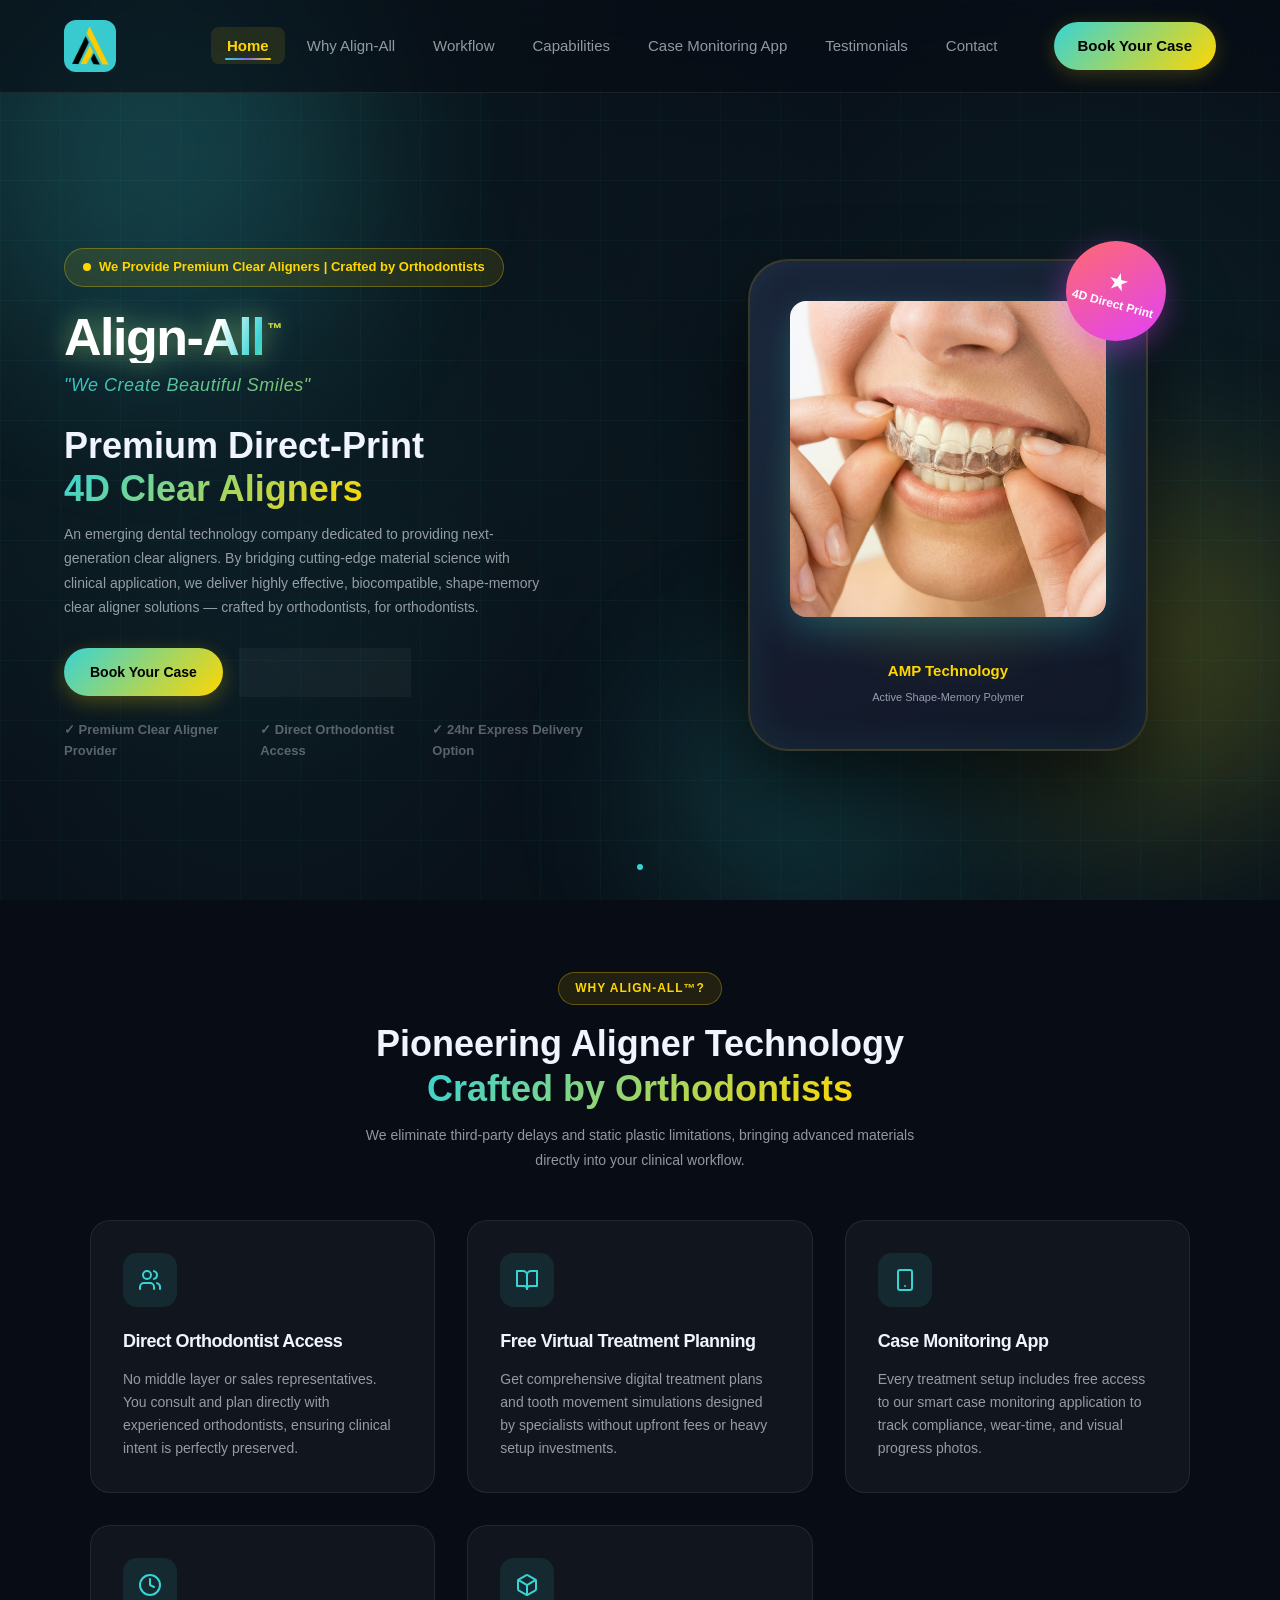
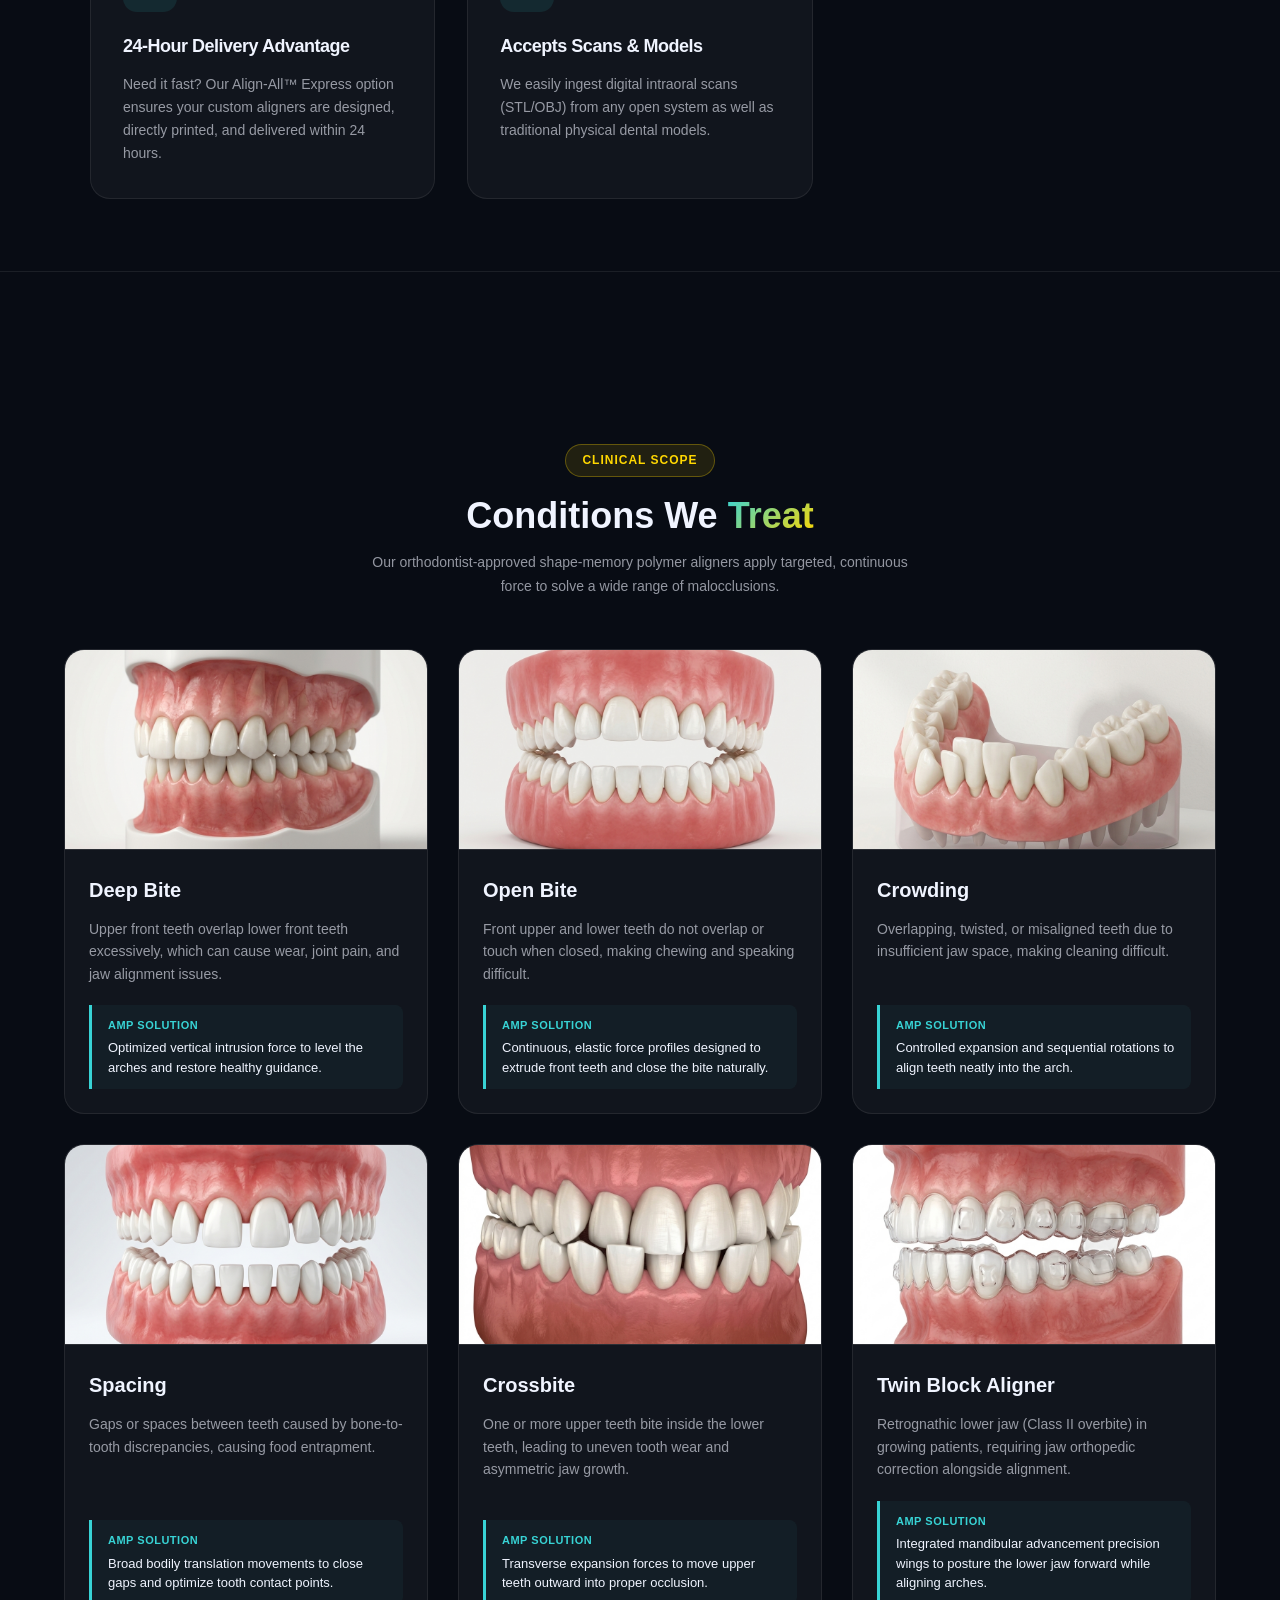
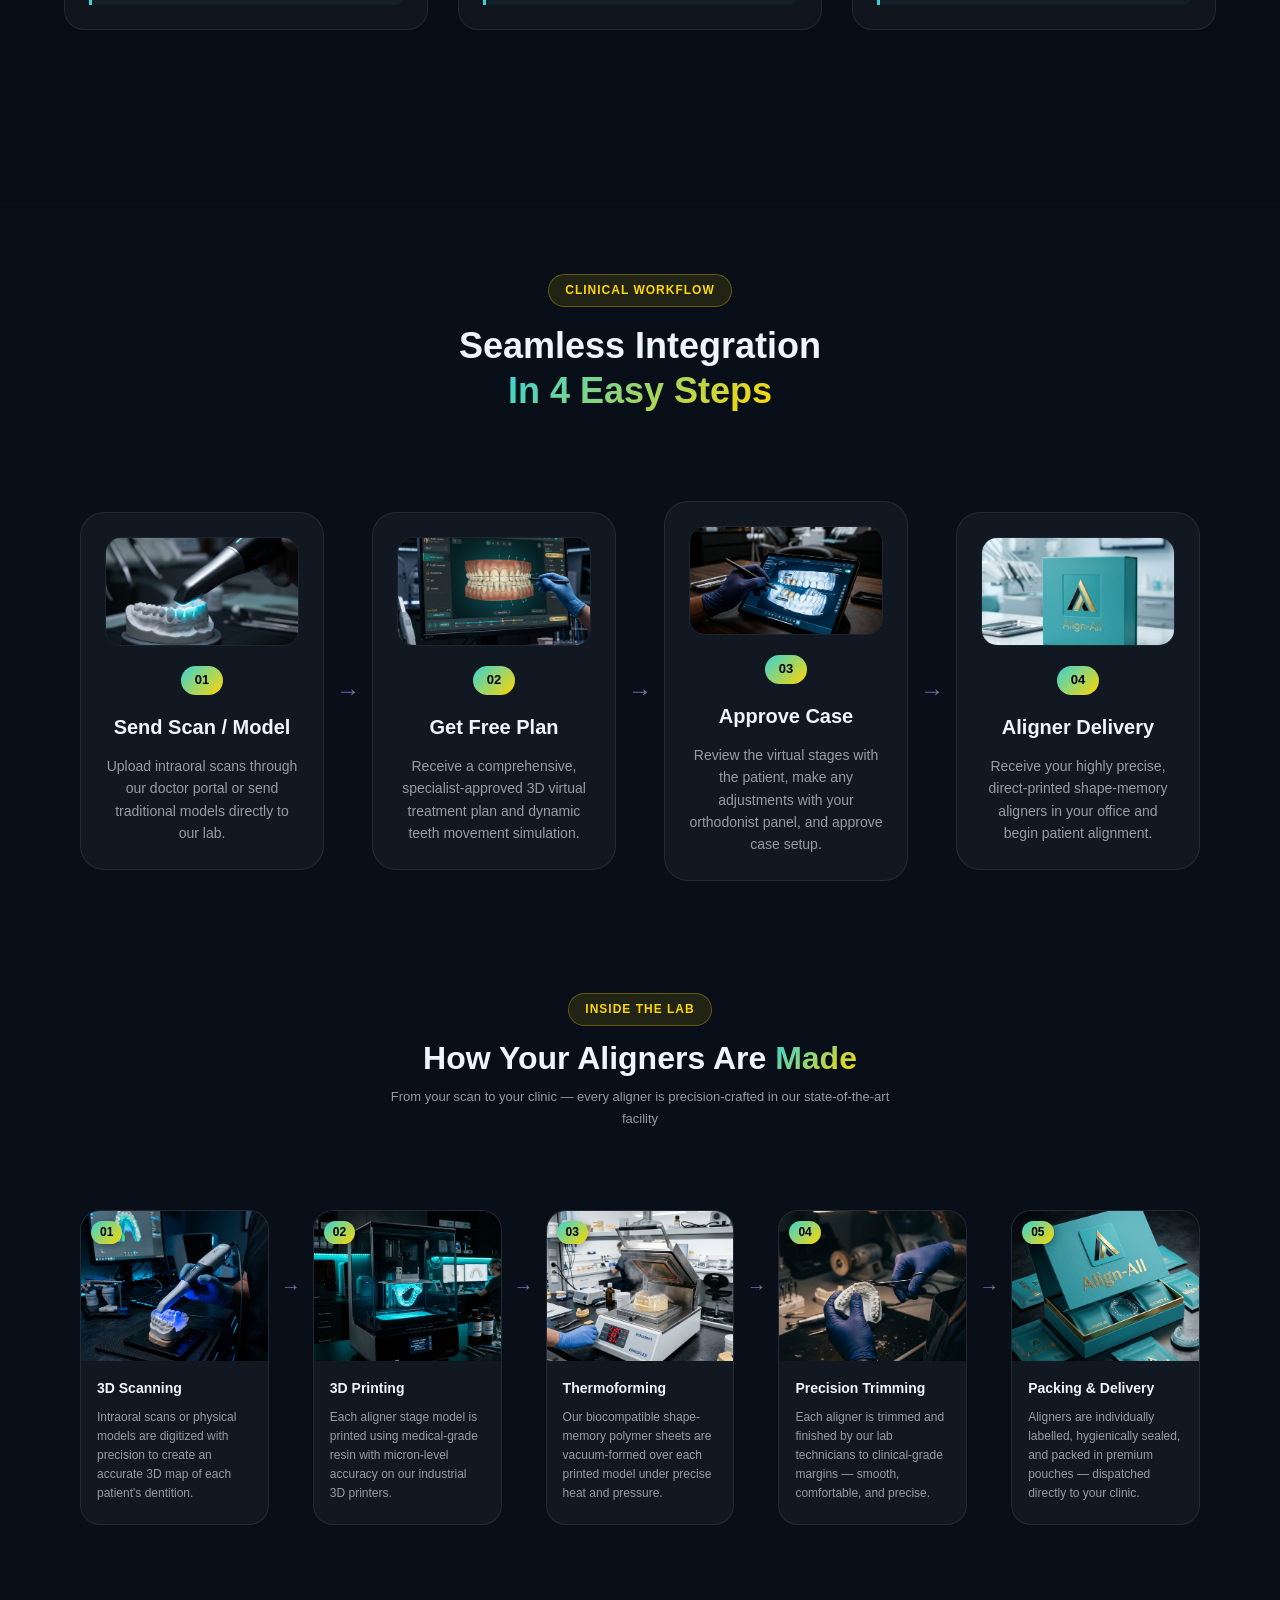
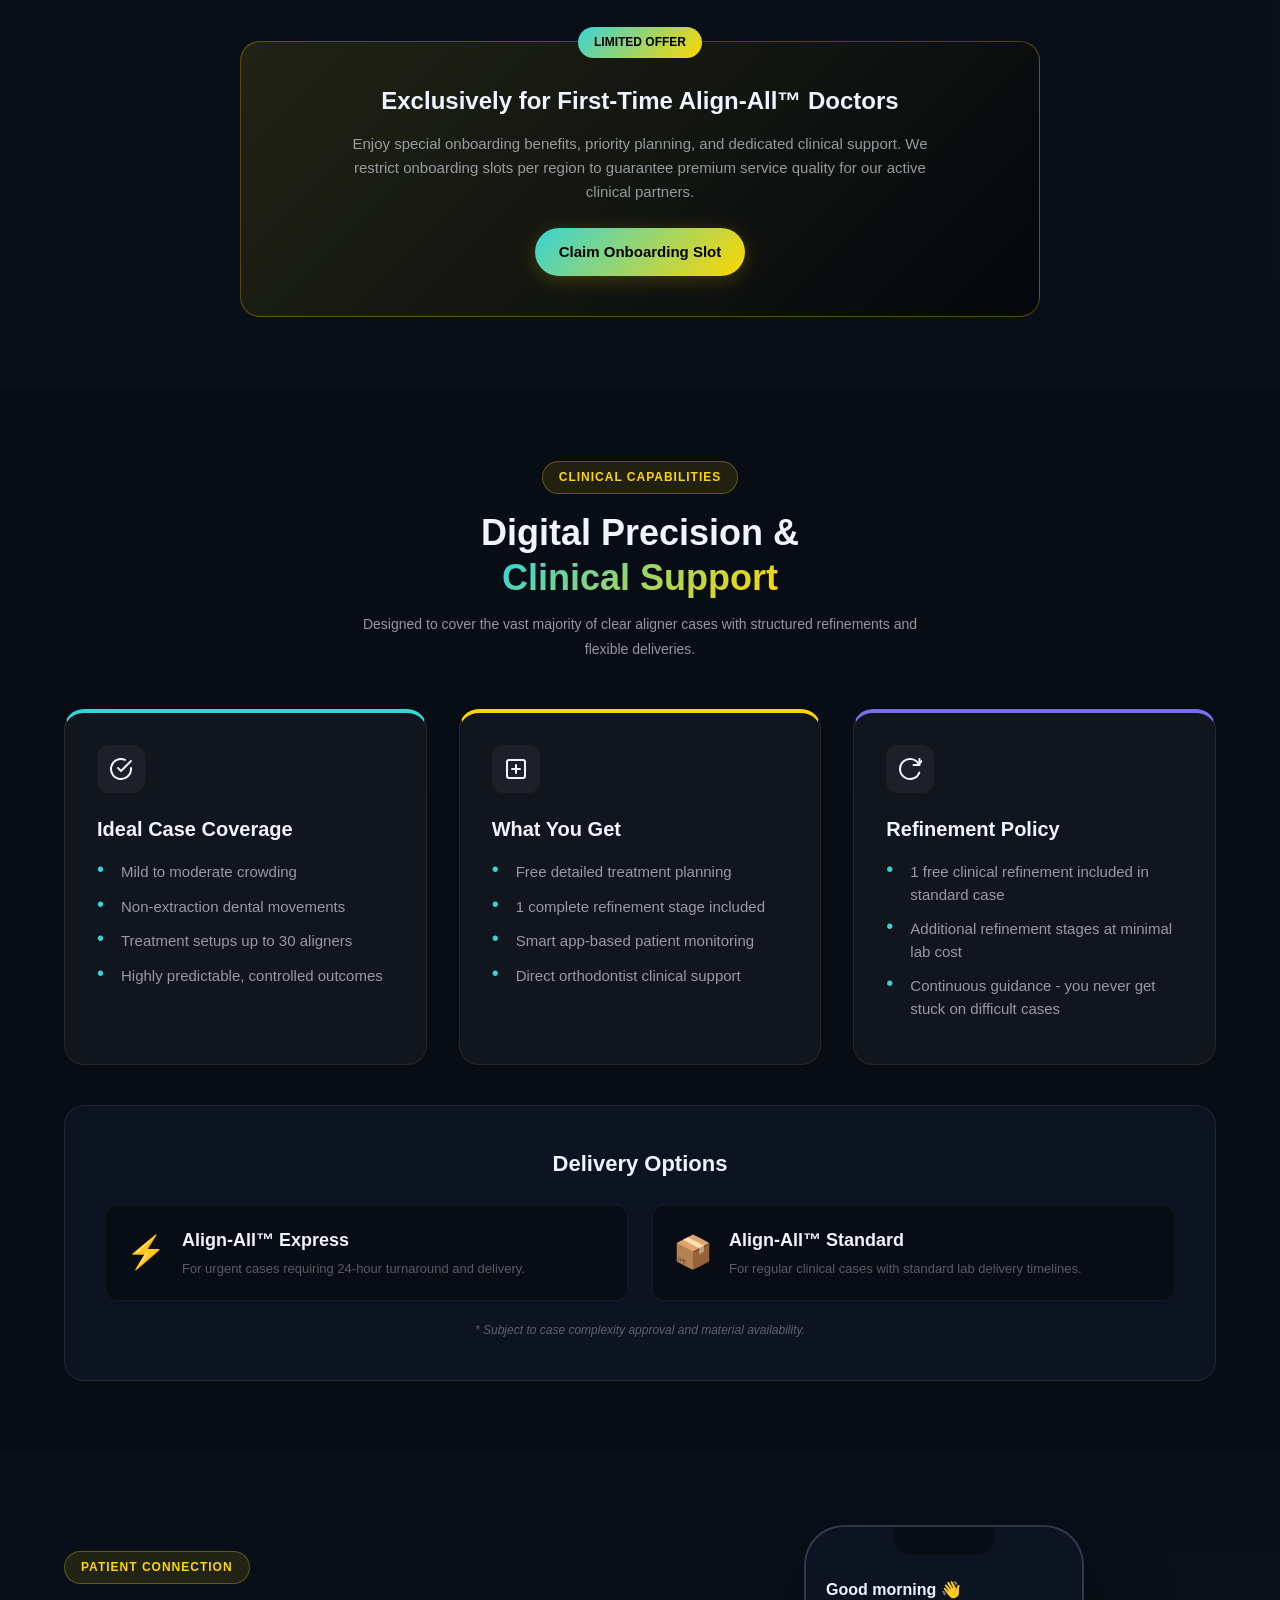
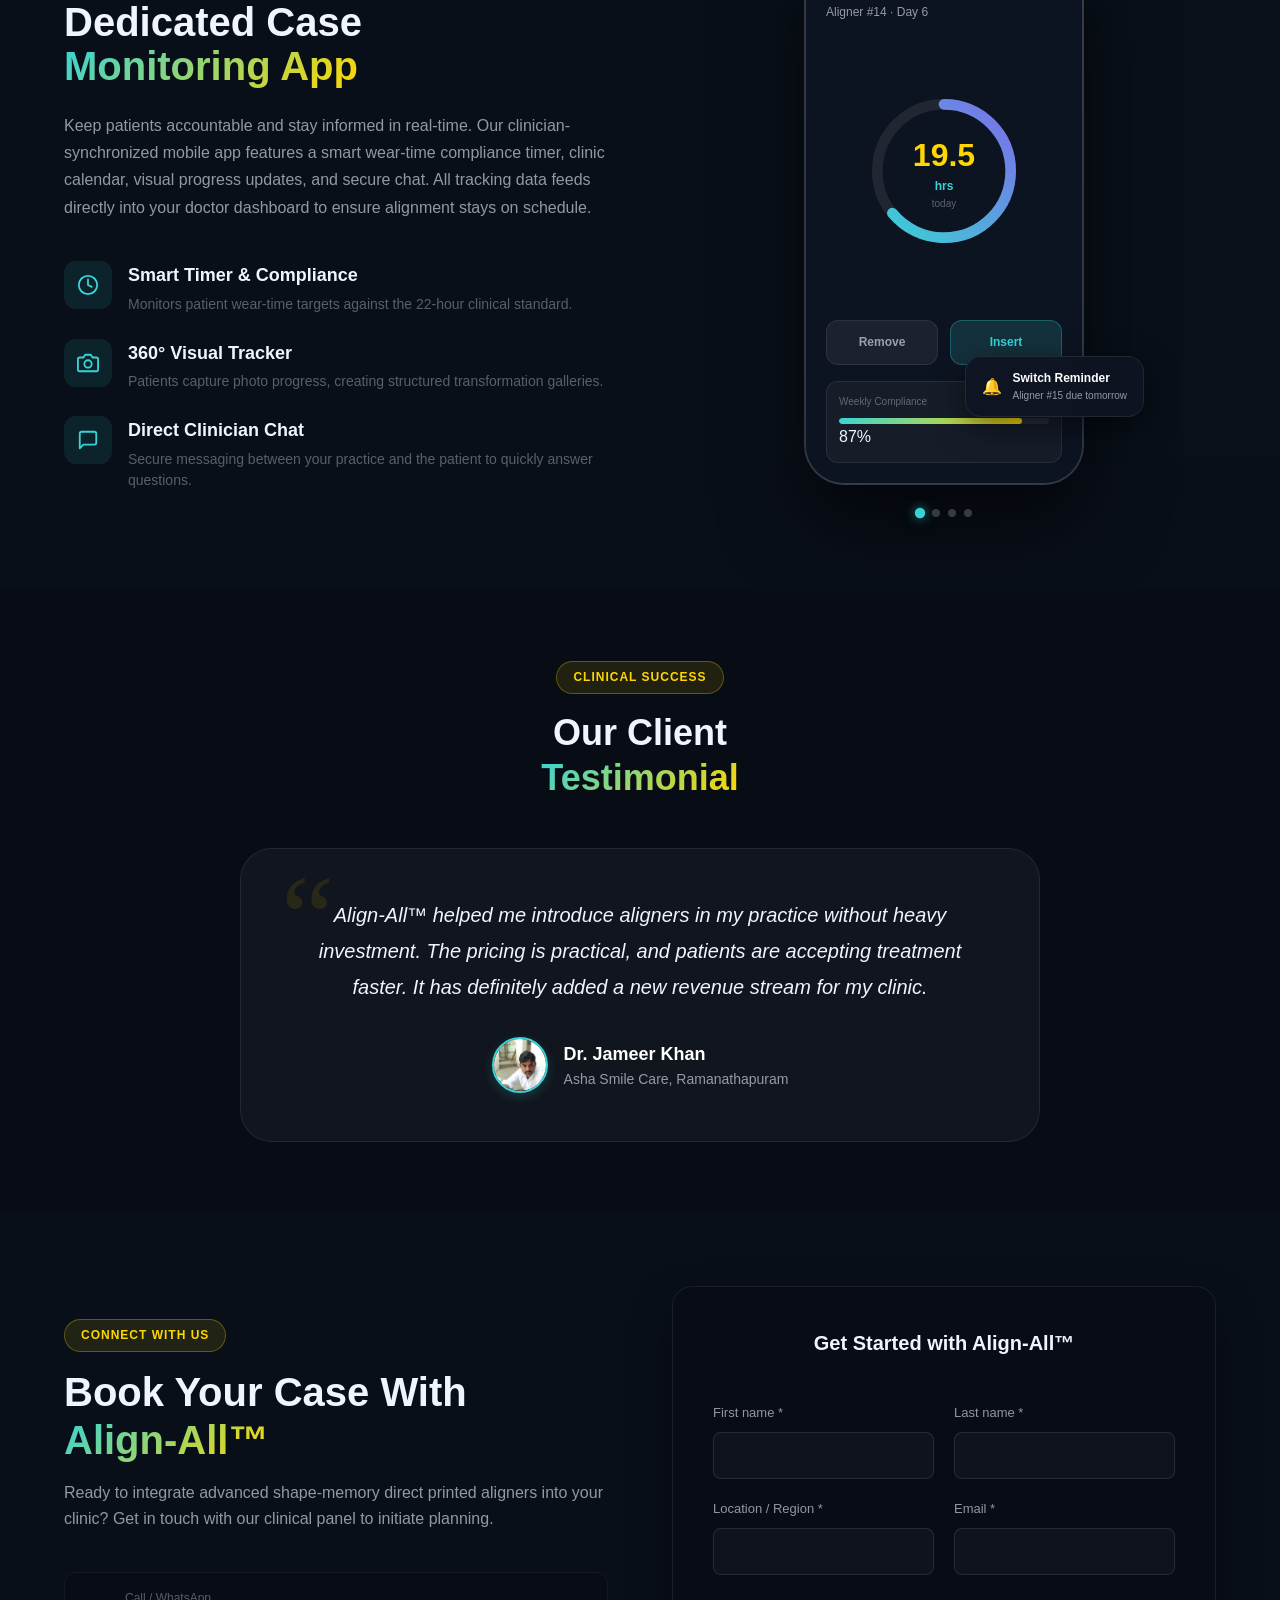
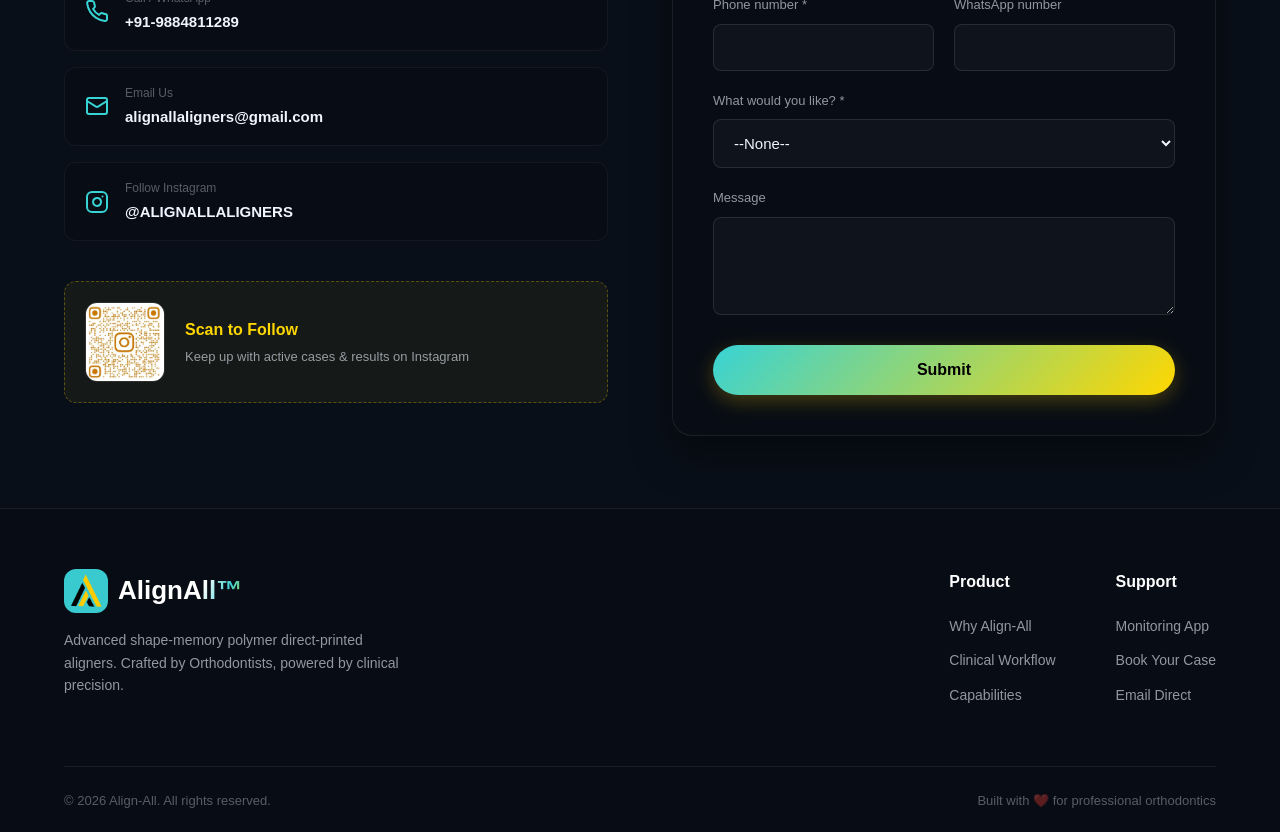
==== index.html @ abf4c6c0 "security: add Content Security Policy, Referrer policy, and rel=noopener noreferrer to outbound link" ====
<!DOCTYPE html>
<html lang="en">
<head>
  <meta charset="UTF-8" />
  <meta name="viewport" content="width=device-width, initial-scale=1.0" />
  <meta name="google-site-verification" content="rCZL3N0rTQZsJbkKODSRPUwgxbTRxnTEFMT34WDcXtM" />
  <meta http-equiv="Content-Security-Policy" content="default-src 'self'; script-src 'self'; style-src 'self' 'unsafe-inline' https://fonts.googleapis.com; font-src 'self' https://fonts.gstatic.com; img-src 'self' data: https://instagram.com; connect-src 'self' https://script.google.com https://script.googleusercontent.com; frame-src 'none'; object-src 'none';" />
  <meta name="referrer" content="strict-origin-when-cross-origin" />
  <title>Align-All | Advanced Shape-Memory 4D Clear Aligners</title>
  <meta name="description" content="Align-All is an emerging dental technology company dedicated to revolutionizing clear aligner therapy. Explore our shape-memory polymer direct-print aligners, orthodontist-crafted workflows, and real-time clinical tracking." />
  <meta name="keywords" content="alignall, align all, align-all, alignall clear aligners, align all clear aligners, 4d clear aligners, shape memory aligners, direct print aligners, orthodontic solutions, clear aligners for dentists, digital orthodontics" />
  <meta property="og:title" content="Align-All | Advanced Shape-Memory 4D Clear Aligners" />
  <meta property="og:description" content="Pioneering orthodontics with shape-memory polymers and direct 3D printing. Free treatment planning, 24-hour delivery advantage, and real-time app-based monitoring." />
  <meta property="og:type" content="website" />
  <link rel="preconnect" href="https://fonts.googleapis.com" />
  <link rel="preconnect" href="https://fonts.gstatic.com" crossorigin />
  <link href="https://fonts.googleapis.com/css2?family=Outfit:wght@300;400;500;600;700;800;900&family=Inter:wght@300;400;500;600;700&display=swap" rel="stylesheet" />
  <link rel="icon" type="image/png" href="favicon.png" />
  <link rel="stylesheet" href="style.css?v=20" />
</head>
<body>
  <!-- Fixed background glow for mobile & desktop -->
  <div class="bg-glow"></div>

  <!-- ===== NAVBAR ===== -->
  <nav class="navbar" id="navbar">
    <div class="nav-container">
      <div class="nav-logo">
        <img src="logo.png?v=8" alt="Align-All Logo" class="brand-logo" />
      </div>
      <ul class="nav-links" id="navLinks">
        <li><a href="#home" class="nav-link">Home</a></li>
        <li><a href="#why-us" class="nav-link">Why Align-All</a></li>
        <li><a href="#workflow" class="nav-link">Workflow</a></li>
        <li><a href="#capabilities" class="nav-link">Capabilities</a></li>
        <li><a href="#app" class="nav-link">Case Monitoring App</a></li>
        <li><a href="#testimonials" class="nav-link">Testimonials</a></li>
        <li><a href="#contact" class="nav-link">Contact</a></li>
      </ul>
      <div class="nav-cta">
        <a href="#contact" class="btn-primary-sm">Book Your Case</a>
      </div>
      <button class="hamburger" id="hamburger" aria-label="Toggle menu">
        <span></span><span></span><span></span>
      </button>
    </div>
  </nav>

  <!-- ===== HERO ===== -->
  <section class="hero" id="home">
    <div class="hero-bg">
      <div class="orb orb-1"></div>
      <div class="orb orb-2"></div>
      <div class="orb orb-3"></div>
      <div class="grid-overlay"></div>
    </div>
    <div class="hero-container">
      <div class="hero-content">
        <div class="hero-badge">
          <span class="badge-dot"></span>
          We Provide Premium Clear Aligners | Crafted by Orthodontists
        </div>

        <!-- Brand Name — Prominent standalone display -->
        <div class="hero-brand-name">
          <span class="brand-align">Align</span><span class="brand-all">-All</span><span class="brand-trademark">™</span>
        </div>
        <div class="hero-brand-tagline">"We Create Beautiful Smiles"</div>

        <h1 class="hero-title">
          Premium Direct-Print<br/>
          <span class="gradient-text"> 4D Clear Aligners</span>
        </h1>
        <p class="hero-desc">
          An emerging dental technology company dedicated to providing next-generation clear aligners.
          By bridging cutting-edge material science with clinical application, we deliver highly
          effective, biocompatible, shape-memory clear aligner solutions — crafted by orthodontists,
          for orthodontists.
        </p>
        <div class="hero-actions">
          <a href="#contact" class="btn-primary" id="heroBookBtn">
            Book Your Case
          </a>
          <a href="#workflow" class="btn-secondary" id="heroLearnBtn">
            Explore Workflow
          </a>
        </div>
        <div class="hero-features-badge">
          <span>✓ Premium Clear Aligner Provider</span>
          <span>✓ Direct Orthodontist Access</span>
          <span>✓ 24hr Express Delivery Option</span>
        </div>
      </div>
      <div class="hero-visual">
        <div class="aligner-visual-card">
          <div class="visual-box">
            <!-- Realistic photo of woman wearing clear aligner -->
            <img src="teeth_aligner.png" alt="4D Clear Aligner" class="aligner-svg" style="border-radius: 16px; width: 100%; height: auto; object-fit: cover;" />
            <div class="shape-memory-glow"></div>
            <div class="visual-label">
              <span class="visual-label-title">AMP Technology</span>
              <span class="visual-label-sub">Active Shape-Memory Polymer</span>
            </div>
          </div>
          <div class="floating-badge-no1">
            <span class="no1-star">★</span>
            <span class="no1-text">4D Direct Print</span>
          </div>
        </div>
      </div>
    </div>
    <div class="scroll-indicator">
      <div class="scroll-dot"></div>
    </div>
  </section>

  <!-- ===== WHY ALIGN-ALL ===== -->
  <section class="why-us" id="why-us">
    <div class="section-container">
      <div class="section-header">
        <div class="section-tag">Why Align-All™?</div>
        <h2 class="section-title">Pioneering Aligner Technology<br/><span class="gradient-text">Crafted by Orthodontists</span></h2>
        <p class="section-desc">We eliminate third-party delays and static plastic limitations, bringing advanced materials directly into your clinical workflow.</p>
      </div>
      
      <div class="why-bento-grid">
        <div class="why-bento-card">
          <div class="why-icon-wrap">
            <svg width="24" height="24" viewBox="0 0 24 24" fill="none" stroke="currentColor" stroke-width="2" stroke-linecap="round" stroke-linejoin="round"><path d="M16 21v-2a4 4 0 0 0-4-4H6a4 4 0 0 0-4 4v2"></path><circle cx="9" cy="7" r="4"></circle><path d="M22 21v-2a4 4 0 0 0-3-3.87"></path><path d="M16 3.13a4 4 0 0 1 0 7.75"></path></svg>
          </div>
          <h3 class="why-card-title">Direct Orthodontist Access</h3>
          <p class="why-card-desc">No middle layer or sales representatives. You consult and plan directly with experienced orthodontists, ensuring clinical intent is perfectly preserved.</p>
        </div>

        <div class="why-bento-card">
          <div class="why-icon-wrap">
            <svg width="24" height="24" viewBox="0 0 24 24" fill="none" stroke="currentColor" stroke-width="2" stroke-linecap="round" stroke-linejoin="round"><path d="M2 3h6a4 4 0 0 1 4 4v14a3 3 0 0 0-3-3H2z"></path><path d="M22 3h-6a4 4 0 0 0-4 4v14a3 3 0 0 1 3-3h7z"></path></svg>
          </div>
          <h3 class="why-card-title">Free Virtual Treatment Planning</h3>
          <p class="why-card-desc">Get comprehensive digital treatment plans and tooth movement simulations designed by specialists without upfront fees or heavy setup investments.</p>
        </div>

        <div class="why-bento-card">
          <div class="why-icon-wrap">
            <svg width="24" height="24" viewBox="0 0 24 24" fill="none" stroke="currentColor" stroke-width="2" stroke-linecap="round" stroke-linejoin="round"><rect x="5" y="2" width="14" height="20" rx="2" ry="2"></rect><line x1="12" y1="18" x2="12.01" y2="18"></line></svg>
          </div>
          <h3 class="why-card-title">Case Monitoring App</h3>
          <p class="why-card-desc">Every treatment setup includes free access to our smart case monitoring application to track compliance, wear-time, and visual progress photos.</p>
        </div>

        <div class="why-bento-card">
          <div class="why-icon-wrap">
            <svg width="24" height="24" viewBox="0 0 24 24" fill="none" stroke="currentColor" stroke-width="2" stroke-linecap="round" stroke-linejoin="round"><circle cx="12" cy="12" r="10"></circle><polyline points="12 6 12 12 16 14"></polyline></svg>
          </div>
          <h3 class="why-card-title">24-Hour Delivery Advantage</h3>
          <p class="why-card-desc">Need it fast? Our Align-All™ Express option ensures your custom aligners are designed, directly printed, and delivered within 24 hours.</p>
        </div>

        <div class="why-bento-card">
          <div class="why-icon-wrap">
            <svg width="24" height="24" viewBox="0 0 24 24" fill="none" stroke="currentColor" stroke-width="2" stroke-linecap="round" stroke-linejoin="round"><path d="M21 16V8a2 2 0 0 0-1-1.73l-7-4a2 2 0 0 0-2 0l-7 4A2 2 0 0 0 3 8v8a2 2 0 0 0 1 1.73l7 4a2 2 0 0 0 2 0l7-4A2 2 0 0 0 21 16z"></path><polyline points="3.27 6.96 12 12.01 20.73 6.96"></polyline><line x1="12" y1="22.08" x2="12" y2="12"></line></svg>
          </div>
          <h3 class="why-card-title">Accepts Scans & Models</h3>
          <p class="why-card-desc">We easily ingest digital intraoral scans (STL/OBJ) from any open system as well as traditional physical dental models.</p>
        </div>
      </div>
    </div>
  </section>

  <!-- ===== CONDITIONS WE TREAT ===== -->
  <section class="cases" id="cases">
    <div class="section-container">
      <div class="section-header">
        <div class="section-tag">Clinical Scope</div>
        <h2 class="section-title">Conditions We <span class="gradient-text">Treat</span></h2>
        <p class="section-desc">Our orthodontist-approved shape-memory polymer aligners apply targeted, continuous force to solve a wide range of malocclusions.</p>
      </div>

      <div class="cases-grid">
        <!-- Deep Bite -->
        <div class="case-card">
          <div class="case-img-wrap">
            <img src="case_deep_bite.png" alt="Deep Bite Malocclusion" class="case-img" />
          </div>
          <div class="case-body">
            <h3 class="case-title">Deep Bite</h3>
            <p class="case-text">Upper front teeth overlap lower front teeth excessively, which can cause wear, joint pain, and jaw alignment issues.</p>
            <div class="case-solution">
              <span class="solution-tag">AMP Solution</span>
              <p class="solution-text">Optimized vertical intrusion force to level the arches and restore healthy guidance.</p>
            </div>
          </div>
        </div>

        <!-- Open Bite -->
        <div class="case-card">
          <div class="case-img-wrap">
            <img src="case_open_bite.png" alt="Open Bite Malocclusion" class="case-img" />
          </div>
          <div class="case-body">
            <h3 class="case-title">Open Bite</h3>
            <p class="case-text">Front upper and lower teeth do not overlap or touch when closed, making chewing and speaking difficult.</p>
            <div class="case-solution">
              <span class="solution-tag">AMP Solution</span>
              <p class="solution-text">Continuous, elastic force profiles designed to extrude front teeth and close the bite naturally.</p>
            </div>
          </div>
        </div>

        <!-- Crowding -->
        <div class="case-card">
          <div class="case-img-wrap">
            <img src="case_crowding.png" alt="Teeth Crowding" class="case-img" />
          </div>
          <div class="case-body">
            <h3 class="case-title">Crowding</h3>
            <p class="case-text">Overlapping, twisted, or misaligned teeth due to insufficient jaw space, making cleaning difficult.</p>
            <div class="case-solution">
              <span class="solution-tag">AMP Solution</span>
              <p class="solution-text">Controlled expansion and sequential rotations to align teeth neatly into the arch.</p>
            </div>
          </div>
        </div>

        <!-- Spacing -->
        <div class="case-card">
          <div class="case-img-wrap">
            <img src="case_spacing.png" alt="Teeth Spacing" class="case-img" />
          </div>
          <div class="case-body">
            <h3 class="case-title">Spacing</h3>
            <p class="case-text">Gaps or spaces between teeth caused by bone-to-tooth discrepancies, causing food entrapment.</p>
            <div class="case-solution">
              <span class="solution-tag">AMP Solution</span>
              <p class="solution-text">Broad bodily translation movements to close gaps and optimize tooth contact points.</p>
            </div>
          </div>
        </div>

        <!-- Crossbite -->
        <div class="case-card">
          <div class="case-img-wrap">
            <img src="case_crossbite.png" alt="Crossbite Malocclusion" class="case-img" />
          </div>
          <div class="case-body">
            <h3 class="case-title">Crossbite</h3>
            <p class="case-text">One or more upper teeth bite inside the lower teeth, leading to uneven tooth wear and asymmetric jaw growth.</p>
            <div class="case-solution">
              <span class="solution-tag">AMP Solution</span>
              <p class="solution-text">Transverse expansion forces to move upper teeth outward into proper occlusion.</p>
            </div>
          </div>
        </div>

        <!-- Twin Block with Aligner -->
        <div class="case-card">
          <div class="case-img-wrap">
            <img src="case_twin_block.png" alt="Twin Block with Aligner (Mandibular Advancement)" class="case-img" />
          </div>
          <div class="case-body">
            <h3 class="case-title">Twin Block Aligner</h3>
            <p class="case-text">Retrognathic lower jaw (Class II overbite) in growing patients, requiring jaw orthopedic correction alongside alignment.</p>
            <div class="case-solution">
              <span class="solution-tag">AMP Solution</span>
              <p class="solution-text">Integrated mandibular advancement precision wings to posture the lower jaw forward while aligning arches.</p>
            </div>
          </div>
        </div>
      </div>
    </div>
  </section>

  <!-- ===== WORKFLOW ===== -->
  <section class="workflow" id="workflow">
    <div class="workflow-header-bg"></div>
    <div class="section-container">
      <div class="section-header">
        <div class="section-tag">Clinical Workflow</div>
        <h2 class="section-title">Seamless Integration<br/><span class="gradient-text">In 4 Easy Steps</span></h2>
      </div>

      <div class="workflow-grid">
        <!-- Step 1 -->
        <div class="wf-card">
          <div class="wf-img-wrap"><img src="wf_step1.png" alt="Send Scan" class="wf-img"></div>
          <div class="wf-content">
            <div class="wf-step-num">01</div>
            <h3 class="wf-title">Send Scan / Model</h3>
            <p class="wf-desc">Upload intraoral scans through our doctor portal or send traditional models directly to our lab.</p>
          </div>
        </div>

        <div class="wf-arrow">→</div>

        <!-- Step 2 -->
        <div class="wf-card">
          <div class="wf-img-wrap"><img src="wf_step2.png" alt="Get Free Plan" class="wf-img"></div>
          <div class="wf-content">
            <div class="wf-step-num">02</div>
            <h3 class="wf-title">Get Free Plan</h3>
            <p class="wf-desc">Receive a comprehensive, specialist-approved 3D virtual treatment plan and dynamic teeth movement simulation.</p>
          </div>
        </div>

        <div class="wf-arrow">→</div>

        <!-- Step 3 -->
        <div class="wf-card">
          <div class="wf-img-wrap"><img src="wf_step3.png" alt="Approve Case" class="wf-img"></div>
          <div class="wf-content">
            <div class="wf-step-num">03</div>
            <h3 class="wf-title">Approve Case</h3>
            <p class="wf-desc">Review the virtual stages with the patient, make any adjustments with your orthodonist panel, and approve case setup.</p>
          </div>
        </div>

        <div class="wf-arrow">→</div>

        <!-- Step 4 -->
        <div class="wf-card">
          <div class="wf-img-wrap"><img src="wf_step4.png" alt="Aligner Delivery" class="wf-img"></div>
          <div class="wf-content">
            <div class="wf-step-num">04</div>
            <h3 class="wf-title">Aligner Delivery</h3>
            <p class="wf-desc">Receive your highly precise, direct-printed shape-memory aligners in your office and begin patient alignment.</p>
          </div>
        </div>
      </div>

      <!-- ===== HOW ALIGNERS ARE MADE ===== -->
      <div class="how-made-section">
        <div class="how-made-header">
          <div class="section-tag" style="margin-bottom:12px;">Inside The Lab</div>
          <h3 class="how-made-title">How Your Aligners Are <span class="gradient-text">Made</span></h3>
          <p class="how-made-subtitle">From your scan to your clinic — every aligner is precision-crafted in our state-of-the-art facility</p>
        </div>

        <div class="how-made-steps">

          <!-- Step 1: Scanning -->
          <div class="made-step" id="ms1">
            <div class="made-step-img-wrap">
              <img src="step1_scanning.png" alt="3D Dental Scanning" class="made-step-img" />
              <div class="made-step-num">01</div>
            </div>
            <div class="made-step-body">
              <h4 class="made-step-title">3D Scanning</h4>
              <p class="made-step-desc">Intraoral scans or physical models are digitized with precision to create an accurate 3D map of each patient's dentition.</p>
            </div>
          </div>

          <div class="made-arrow">→</div>

          <!-- Step 2: 3D Printing -->
          <div class="made-step" id="ms2">
            <div class="made-step-img-wrap">
              <img src="step2_printing.png" alt="3D Printing Aligners" class="made-step-img" />
              <div class="made-step-num">02</div>
            </div>
            <div class="made-step-body">
              <h4 class="made-step-title">3D Printing</h4>
              <p class="made-step-desc">Each aligner stage model is printed using medical-grade resin with micron-level accuracy on our industrial 3D printers.</p>
            </div>
          </div>

          <div class="made-arrow">→</div>

          <!-- Step 3: Thermoforming -->
          <div class="made-step" id="ms3">
            <div class="made-step-img-wrap">
              <img src="step3_thermoforming.png" alt="Thermoforming" class="made-step-img" />
              <div class="made-step-num">03</div>
            </div>
            <div class="made-step-body">
              <h4 class="made-step-title">Thermoforming</h4>
              <p class="made-step-desc">Our biocompatible shape-memory polymer sheets are vacuum-formed over each printed model under precise heat and pressure.</p>
            </div>
          </div>

          <div class="made-arrow">→</div>

          <!-- Step 4: Trimming -->
          <div class="made-step" id="ms4">
            <div class="made-step-img-wrap">
              <img src="step4_trimming.png" alt="Precision Trimming" class="made-step-img" />
              <div class="made-step-num">04</div>
            </div>
            <div class="made-step-body">
              <h4 class="made-step-title">Precision Trimming</h4>
              <p class="made-step-desc">Each aligner is trimmed and finished by our lab technicians to clinical-grade margins — smooth, comfortable, and precise.</p>
            </div>
          </div>

          <div class="made-arrow">→</div>

          <!-- Step 5: Packing -->
          <div class="made-step" id="ms5">
            <div class="made-step-img-wrap">
              <img src="step5_packaging.png" alt="Packing and Delivery" class="made-step-img" />
              <div class="made-step-num">05</div>
            </div>
            <div class="made-step-body">
              <h4 class="made-step-title">Packing & Delivery</h4>
              <p class="made-step-desc">Aligners are individually labelled, hygienically sealed, and packed in premium pouches — dispatched directly to your clinic.</p>
            </div>
          </div>

        </div>
      </div>

      <!-- Limited Onboarding Promo Block -->
      <div class="promo-box">
        <div class="promo-badge-tag">Limited Offer</div>
        <div class="promo-content">
          <h3 class="promo-title">Exclusively for First-Time Align-All™ Doctors</h3>
          <p class="promo-desc">Enjoy special onboarding benefits, priority planning, and dedicated clinical support. We restrict onboarding slots per region to guarantee premium service quality for our active clinical partners.</p>
          <a href="#contact" class="btn-primary-sm promo-btn">Claim Onboarding Slot</a>
        </div>
      </div>
    </div>
  </section>

  <!-- ===== CAPABILITIES & POLICIES ===== -->
  <section class="capabilities" id="capabilities">
    <div class="section-container">
      <div class="section-header">
        <div class="section-tag">Clinical Capabilities</div>
        <h2 class="section-title">Digital Precision &<br/><span class="gradient-text">Clinical Support</span></h2>
        <p class="section-desc">Designed to cover the vast majority of clear aligner cases with structured refinements and flexible deliveries.</p>
      </div>

      <div class="capabilities-grid">
        <!-- Card 1: Ideal Case Coverage -->
        <div class="cap-card">
          <div class="cap-header-icon">
            <svg width="24" height="24" viewBox="0 0 24 24" fill="none" stroke="currentColor" stroke-width="2" stroke-linecap="round" stroke-linejoin="round"><path d="M22 11.08V12a10 10 0 1 1-5.93-9.14"></path><polyline points="22 4 12 14.01 9 11.01"></polyline></svg>
          </div>
          <h3 class="cap-title">Ideal Case Coverage</h3>
          <ul class="cap-list">
            <li>Mild to moderate crowding</li>
            <li>Non-extraction dental movements</li>
            <li>Treatment setups up to 30 aligners</li>
            <li>Highly predictable, controlled outcomes</li>
          </ul>
        </div>

        <!-- Card 2: What You Get -->
        <div class="cap-card">
          <div class="cap-header-icon">
            <svg width="24" height="24" viewBox="0 0 24 24" fill="none" stroke="currentColor" stroke-width="2" stroke-linecap="round" stroke-linejoin="round"><rect x="3" y="3" width="18" height="18" rx="2" ry="2"></rect><line x1="12" y1="8" x2="12" y2="16"></line><line x1="8" y1="12" x2="16" y2="12"></line></svg>
          </div>
          <h3 class="cap-title">What You Get</h3>
          <ul class="cap-list">
            <li>Free detailed treatment planning</li>
            <li>1 complete refinement stage included</li>
            <li>Smart app-based patient monitoring</li>
            <li>Direct orthodontist clinical support</li>
          </ul>
        </div>

        <!-- Card 3: Refinement Policy -->
        <div class="cap-card">
          <div class="cap-header-icon">
            <svg width="24" height="24" viewBox="0 0 24 24" fill="none" stroke="currentColor" stroke-width="2" stroke-linecap="round" stroke-linejoin="round"><path d="M21.5 2v6h-6M21.34 15.57a10 10 0 1 1-.57-8.38l5.67-5.67"></path></svg>
          </div>
          <h3 class="cap-title">Refinement Policy</h3>
          <ul class="cap-list">
            <li>1 free clinical refinement included in standard case</li>
            <li>Additional refinement stages at minimal lab cost</li>
            <li>Continuous guidance - you never get stuck on difficult cases</li>
          </ul>
        </div>
      </div>

      <!-- Delivery Options Block -->
      <div class="delivery-options-wrap">
        <h3 class="delivery-title">Delivery Options</h3>
        <div class="delivery-grid">
          <div class="delivery-card">
            <div class="delivery-icon">⚡</div>
            <div class="delivery-info">
              <h4>Align-All™ Express</h4>
              <p>For urgent cases requiring 24-hour turnaround and delivery.</p>
            </div>
          </div>
          <div class="delivery-card">
            <div class="delivery-icon">📦</div>
            <div class="delivery-info">
              <h4>Align-All™ Standard</h4>
              <p>For regular clinical cases with standard lab delivery timelines.</p>
            </div>
          </div>
        </div>
        <p class="delivery-note">* Subject to case complexity approval and material availability.</p>
      </div>
    </div>
  </section>

  <!-- ===== CASE MONITORING APP ===== -->
  <section class="app-showcase" id="app">
    <div class="section-container">
      <div class="app-split">
        <div class="app-details">
          <div class="section-tag">Patient Connection</div>
          <h2 class="app-title-main">Dedicated Case<br/><span class="gradient-text">Monitoring App</span></h2>
          <p class="app-desc-main">
            Keep patients accountable and stay informed in real-time. Our clinician-synchronized mobile app 
            features a smart wear-time compliance timer, clinic calendar, visual progress updates, and secure chat. 
            All tracking data feeds directly into your doctor dashboard to ensure alignment stays on schedule.
          </p>
          <div class="app-features-bullets">
            <div class="app-bullet">
              <span class="bullet-icon">
                <svg viewBox="0 0 24 24" fill="none" stroke="currentColor" stroke-width="2" stroke-linecap="round" stroke-linejoin="round">
                  <circle cx="12" cy="12" r="10"></circle>
                  <polyline points="12 6 12 12 16 14"></polyline>
                </svg>
              </span>
              <div>
                <h5>Smart Timer & Compliance</h5>
                <p>Monitors patient wear-time targets against the 22-hour clinical standard.</p>
              </div>
            </div>
            <div class="app-bullet">
              <span class="bullet-icon">
                <svg viewBox="0 0 24 24" fill="none" stroke="currentColor" stroke-width="2" stroke-linecap="round" stroke-linejoin="round">
                  <path d="M23 19a2 2 0 0 1-2 2H3a2 2 0 0 1-2-2V8a2 2 0 0 1 2-2h4l2-3h6l2 3h4a2 2 0 0 1 2 2z"></path>
                  <circle cx="12" cy="13" r="4"></circle>
                </svg>
              </span>
              <div>
                <h5>360° Visual Tracker</h5>
                <p>Patients capture photo progress, creating structured transformation galleries.</p>
              </div>
            </div>
            <div class="app-bullet">
              <span class="bullet-icon">
                <svg viewBox="0 0 24 24" fill="none" stroke="currentColor" stroke-width="2" stroke-linecap="round" stroke-linejoin="round">
                  <path d="M21 15a2 2 0 0 1-2 2H7l-4 4V5a2 2 0 0 1 2-2h14a2 2 0 0 1 2 2z"></path>
                </svg>
              </span>
              <div>
                <h5>Direct Clinician Chat</h5>
                <p>Secure messaging between your practice and the patient to quickly answer questions.</p>
              </div>
            </div>
          </div>
        </div>

        <div class="app-visual-phone">
          <div class="phone-mockup">
            <div class="phone-frame">
              <div class="phone-screen">
                <!-- Screen 1: Timer -->
                <div class="app-ui active" data-screen="timer">
                  <div class="app-header">
                    <div class="app-greeting">Good morning 👋</div>
                    <div class="app-date">Aligner #14 · Day 6</div>
                  </div>
                  <div class="dial-container">
                    <div class="dial-ring">
                      <svg viewBox="0 0 120 120" class="dial-svg">
                        <circle cx="60" cy="60" r="50" class="dial-track"/>
                        <circle cx="60" cy="60" r="50" class="dial-progress" stroke-dasharray="251" stroke-dashoffset="50"/>
                      </svg>
                      <div class="dial-center">
                        <span class="dial-hours">19.5</span>
                        <span class="dial-unit">hrs</span>
                        <span class="dial-label">today</span>
                      </div>
                    </div>
                  </div>
                  <div class="app-actions">
                    <div class="action-btn action-out">Remove</div>
                    <div class="action-btn action-in active-btn">Insert</div>
                  </div>
                  <div class="compliance-bar">
                    <div class="compliance-label">Weekly Compliance</div>
                    <div class="compliance-track">
                      <div class="compliance-fill" style="width:87%"></div>
                    </div>
                    <div class="compliance-pct">87%</div>
                  </div>
                </div>

                <!-- Screen 2: Calendar -->
                <div class="app-ui" data-screen="calendar">
                  <div class="app-header">
                    <div class="app-greeting">Clinical Calendar 📅</div>
                    <div class="app-date">July 2026</div>
                  </div>
                  <div class="app-calendar-grid">
                    <div class="cal-days-header">
                      <span>M</span><span>T</span><span>W</span><span>T</span><span>F</span><span>S</span><span>S</span>
                    </div>
                    <div class="cal-days-grid">
                      <span class="cal-day compliance-green">14</span>
                      <span class="cal-day compliance-green">15</span>
                      <span class="cal-day compliance-green">16</span>
                      <span class="cal-day compliance-green">17</span>
                      <span class="cal-day compliance-orange">18</span>
                      <span class="cal-day cal-current">19</span>
                      <span class="cal-day cal-future">20</span>
                    </div>
                  </div>
                  <div class="app-cal-event">
                    <span class="event-dot"></span>
                    <div class="event-details">
                      <h6>Aligner #15 Switch</h6>
                      <p>Due tomorrow (July 20)</p>
                    </div>
                  </div>
                </div>

                <!-- Screen 3: 3D Arch Tracker -->
                <div class="app-ui" data-screen="scan">
                  <div class="app-header">
                    <div class="app-greeting">3D Arch Tracker 🦷</div>
                    <div class="app-date">Stage: <span id="stageNum">1</span> / 20</div>
                  </div>
                  <div class="arch-visual-container">
                    <div class="aligner-overlay-glow" id="alignerGlow"></div>
                    <div class="teeth-arch" id="teethArch">
                      <div class="tooth-seg" style="--t-index: 1;"></div>
                      <div class="tooth-seg" style="--t-index: 2;"></div>
                      <div class="tooth-seg" style="--t-index: 3;"></div>
                      <div class="tooth-seg" style="--t-index: 4;"></div>
                      <div class="tooth-seg" style="--t-index: 5;"></div>
                      <div class="tooth-seg" style="--t-index: 6;"></div>
                      <div class="tooth-seg" style="--t-index: 7;"></div>
                      <div class="tooth-seg" style="--t-index: 8;"></div>
                    </div>
                  </div>
                  <div class="arch-slider-wrap">
                    <input type="range" id="archSlider" min="1" max="20" value="1" class="arch-range-slider" />
                    <div class="slider-labels">
                      <span>Stage 1</span>
                      <span>Stage 20</span>
                    </div>
                  </div>
                </div>

                <!-- Screen 4: Clinician Chat -->
                <div class="app-ui" data-screen="chat">
                  <div class="app-header">
                    <div class="app-greeting">Dr. Sarah Mitchell 💬</div>
                    <div class="app-date">Apex Orthodontics</div>
                  </div>
                  <div class="phone-chat-messages">
                    <div class="phone-chat-msg msg-received">
                      <div class="msg-bubble">How is Aligner #14 feeling?</div>
                      <span class="msg-meta">Dr. Sarah · 10:20 AM</span>
                    </div>
                    <div class="phone-chat-msg msg-sent">
                      <div class="msg-bubble">Fits well! Minor tightness only.</div>
                      <span class="msg-meta">Sent · 10:25 AM</span>
                    </div>
                    <div class="phone-chat-msg msg-received">
                      <div class="msg-bubble">Great, switch to #15 tomorrow!</div>
                      <span class="msg-meta">Dr. Sarah · 10:28 AM</span>
                    </div>
                  </div>
                </div>
              </div>
              <div class="phone-notch"></div>
              <div class="phone-btn phone-btn-side"></div>
            </div>
            <!-- Pagination Indicators -->
            <div class="phone-indicators">
              <span class="indicator-dot active" data-index="0"></span>
              <span class="indicator-dot" data-index="1"></span>
              <span class="indicator-dot" data-index="2"></span>
              <span class="indicator-dot" data-index="3"></span>
            </div>
            <div class="phone-glow"></div>
            <div class="floating-card card-1">
              <div class="card-icon">📸</div>
              <div class="card-text">
                <div class="card-title">Photo Synced</div>
                <div class="card-sub">Doctor dashboard updated</div>
              </div>
            </div>
            <div class="floating-card card-2">
              <div class="card-icon">🔔</div>
              <div class="card-text">
                <div class="card-title">Switch Reminder</div>
                <div class="card-sub">Aligner #15 due tomorrow</div>
              </div>
            </div>
          </div>
        </div>
      </div>
    </div>
  </section>

  <!-- ===== TESTIMONIALS ===== -->
  <section class="testimonials" id="testimonials">
    <div class="section-container">
      <div class="section-header">
        <div class="section-tag">Clinical Success</div>
        <h2 class="section-title">Our Client<br/><span class="gradient-text">Testimonial</span></h2>
      </div>

      <div class="testimonial-wrap">
        <div class="quote-icon">“</div>
        <p class="testimonial-quote">
          Align-All™ helped me introduce aligners in my practice without heavy investment. 
          The pricing is practical, and patients are accepting treatment faster. 
          It has definitely added a new revenue stream for my clinic.
        </p>
        <div class="testimonial-author">
          <div class="author-avatar">
            <img src="jameer_khan.jpg" alt="Dr. Jameer Khan" />
          </div>
          <div class="author-info">
            <h4 class="author-name">Dr. Jameer Khan</h4>
            <p class="author-clinic">Asha Smile Care, Ramanathapuram</p>
          </div>
        </div>
      </div>
    </div>
  </section>

  <!-- ===== CONTACT US & BOOK CASE ===== -->
  <section class="contact" id="contact">
    <div class="section-container">
      <div class="contact-split">
        <div class="contact-info-panel">
          <div class="section-tag">Connect With Us</div>
          <h2 class="contact-title">Book Your Case With<br/><span class="gradient-text">Align-All™</span></h2>
          <p class="contact-panel-desc">
            Ready to integrate advanced shape-memory direct printed aligners into your clinic? Get in touch with our clinical panel to initiate planning.
          </p>

          <div class="contact-methods">
            <a href="tel:+919884811289" class="contact-method-card">
              <div class="method-icon"><svg width="24" height="24" viewBox="0 0 24 24" fill="none" stroke="currentColor" stroke-width="2" stroke-linecap="round" stroke-linejoin="round"><path d="M22 16.92v3a2 2 0 0 1-2.18 2 19.79 19.79 0 0 1-8.63-3.07 19.5 19.5 0 0 1-6-6 19.79 19.79 0 0 1-3.07-8.67A2 2 0 0 1 4.11 2h3a2 2 0 0 1 2 1.72 12.84 12.84 0 0 0 .7 2.81 2 2 0 0 1-.45 2.11L8.09 9.91a16 16 0 0 0 6 6l1.27-1.27a2 2 0 0 1 2.11-.45 12.84 12.84 0 0 0 2.81.7A2 2 0 0 1 22 16.92z"></path></svg></div>
              <div class="method-details">
                <span class="method-label">Call / WhatsApp</span>
                <span class="method-value">+91-9884811289</span>
              </div>
            </a>

            <a href="mailto:alignallaligners@gmail.com" class="contact-method-card">
              <div class="method-icon"><svg width="24" height="24" viewBox="0 0 24 24" fill="none" stroke="currentColor" stroke-width="2" stroke-linecap="round" stroke-linejoin="round"><rect width="20" height="16" x="2" y="4" rx="2"></rect><path d="m22 7-8.97 5.7a1.94 1.94 0 0 1-2.06 0L2 7"></path></svg></div>
              <div class="method-details">
                <span class="method-label">Email Us</span>
                <span class="method-value">alignallaligners@gmail.com</span>
              </div>
            </a>

            <a href="https://instagram.com/alignallaligners" target="_blank" rel="noopener noreferrer" class="contact-method-card">
              <div class="method-icon"><svg width="24" height="24" viewBox="0 0 24 24" fill="none" stroke="currentColor" stroke-width="2" stroke-linecap="round" stroke-linejoin="round"><rect width="20" height="20" x="2" y="2" rx="5" ry="5"></rect><path d="M16 11.37A4 4 0 1 1 12.63 8 4 4 0 0 1 16 11.37z"></path><line x1="17.5" x2="17.51" y1="6.5" y2="6.5"></line></svg></div>
              <div class="method-details">
                <span class="method-label">Follow Instagram</span>
                <span class="method-value">@ALIGNALLALIGNERS</span>
              </div>
            </a>
          </div>

          <!-- Instagram QR Code -->
          <div class="qr-code-box">
            <div class="qr-visual">
              <img src="instagram_qr.jpg" alt="Instagram QR Code" class="qr-img" />
            </div>
            <div class="qr-text">
              <h5>Scan to Follow</h5>
              <p>Keep up with active cases & results on Instagram</p>
            </div>
          </div>
        </div>

        <div class="contact-form-panel">
          <form class="contact-form" id="clinicalForm" name="contact">
            <!-- Honeypot field to block automated spambots -->
            <div style="display:none; opacity:0; position:absolute; width:0; height:0; overflow:hidden; pointer-events:none;" aria-hidden="true">
              <label for="middleName">Middle Name</label>
              <input type="text" id="middleName" name="middleName" tabindex="-1" autocomplete="off" />
            </div>
            <h3 class="form-header" id="formHeaderTitle">Get Started with Align-All™</h3>
            
            <div class="form-row">
              <div class="form-group">
                <label for="firstName">First name *</label>
                <input type="text" id="firstName" name="firstName" required />
              </div>
              <div class="form-group">
                <label for="lastName">Last name *</label>
                <input type="text" id="lastName" name="lastName" required />
              </div>
            </div>

            <div class="form-row">
              <div class="form-group">
                <label for="userLocation">Location / Region *</label>
                <input type="text" id="userLocation" name="userLocation" required />
              </div>
              <div class="form-group">
                <label for="userEmail">Email *</label>
                <input type="email" id="userEmail" name="userEmail" required />
              </div>
            </div>

            <div class="form-row">
              <div class="form-group">
                <label for="userPhone">Phone number *</label>
                <input type="tel" id="userPhone" name="userPhone" required />
              </div>
              <div class="form-group">
                <label for="userWhatsapp">WhatsApp number</label>
                <input type="tel" id="userWhatsapp" name="userWhatsapp" />
              </div>
            </div>

            <div class="form-group">
              <label for="caseType">What would you like? *</label>
              <select id="caseType" name="caseType" required>
                <option value="">--None--</option>
                <option value="demo">Book a Demo</option>
                <option value="planning">Free Virtual Treatment Planning</option>
                <option value="standard">Start an Align-All™ Standard Case</option>
                <option value="express">Start an Align-All™ Express Case</option>
                <option value="support">General Support / Inquiry</option>
              </select>
            </div>

            <div class="form-group">
              <label for="userMessage">Message</label>
              <textarea id="userMessage" name="userMessage" rows="4"></textarea>
            </div>

            <button type="submit" class="btn-primary form-submit-btn" id="submitBtn">Submit</button>
          </form>
        </div>
      </div>
    </div>
  </section>

  <!-- ===== FOOTER ===== -->
  <footer class="footer">
    <div class="footer-container">
      <div class="footer-top">
        <div class="footer-brand">
          <div class="nav-logo">
            <img src="logo.png?v=8" alt="Align-All Logo" class="brand-logo footer-logo" />
            <span class="logo-text">Align<span class="logo-accent">All</span>™</span>
          </div>
          <p class="footer-tagline">Advanced shape-memory polymer direct-printed aligners. Crafted by Orthodontists, powered by clinical precision.</p>
        </div>
        <div class="footer-links-group">
          <div class="footer-col">
            <div class="footer-col-title">Product</div>
            <a href="#why-us" class="footer-link">Why Align-All</a>
            <a href="#workflow" class="footer-link">Clinical Workflow</a>
            <a href="#capabilities" class="footer-link">Capabilities</a>
          </div>
          <div class="footer-col">
            <div class="footer-col-title">Support</div>
            <a href="#app" class="footer-link">Monitoring App</a>
            <a href="#contact" class="footer-link">Book Your Case</a>
            <a href="mailto:alignallaligners@gmail.com" class="footer-link">Email Direct</a>
          </div>
        </div>
      </div>
      <div class="footer-bottom">
        <span>© 2026 Align-All. All rights reserved.</span>
        <span>Built with ❤️ for professional orthodontics</span>
      </div>
    </div>
  </footer>

  <script src="app.js"></script>
</body>
</html>
---- style.css ----
/* ========================================
   ALIGN-ALL WEBSITE — PREMIUM CSS
   ======================================== */

/* === RESET & BASE === */
*, *::before, *::after { box-sizing: border-box; margin: 0; padding: 0; }

:root {
  --teal: #38D3D5;
  --purple: #7B6FE8;
  --pink: #E040FB;
  --gold: #FFD700;
  --gold-dark: #B8860B;
  --dark: #080C14;
  --dark-2: #0D1421;
  --dark-3: #111827;
  --card-bg: rgba(255,255,255,0.04);
  --card-border: rgba(255,255,255,0.08);
  --text-primary: #F0F4FF;
  --text-secondary: rgba(240,244,255,0.6);
  --text-muted: rgba(240,244,255,0.35);
  --gradient: linear-gradient(135deg, #38D3D5, #FFD700);
  --font-main: 'Outfit', sans-serif;
  --font-body: 'Inter', sans-serif;
  --radius-sm: 12px;
  --radius-md: 20px;
  --radius-lg: 32px;
}

html { scroll-behavior: smooth; font-size: 16px; }

body {
  font-family: var(--font-body);
  background: var(--dark);
  color: var(--text-primary);
  overflow-x: hidden;
  line-height: 1.6;
}

/* === BG GLOW EFFECTS === */
.bg-glow {
  position: fixed;
  top: 0; left: 0; right: 0; bottom: 0;
  z-index: -1;
  background: radial-gradient(circle at 15% 15%, rgba(56, 211, 213, 0.09) 0%, transparent 50%),
              radial-gradient(circle at 85% 45%, rgba(56, 211, 213, 0.09) 0%, transparent 50%),
              radial-gradient(circle at 20% 75%, rgba(56, 211, 213, 0.07) 0%, transparent 45%),
              radial-gradient(circle at 80% 90%, rgba(56, 211, 213, 0.06) 0%, transparent 40%);
  pointer-events: none;
}

/* === SCROLLBAR === */
::-webkit-scrollbar { width: 6px; }
::-webkit-scrollbar-track { background: var(--dark-2); }
::-webkit-scrollbar-thumb { background: var(--teal); border-radius: 3px; }

/* === UTILITY === */
.gradient-text {
  background: var(--gradient);
  -webkit-background-clip: text;
  -webkit-text-fill-color: transparent;
  background-clip: text;
}

/* === ORBS === */
.orb {
  position: absolute;
  border-radius: 50%;
  filter: blur(80px);
  pointer-events: none;
  opacity: 0.25;
}
.orb-1 { width: 500px; height: 500px; background: radial-gradient(circle, #38D3D5, transparent); top: -100px; left: -100px; }
.orb-2 { width: 400px; height: 400px; background: radial-gradient(circle, #FFD700, transparent); top: 50%; right: -80px; }
.orb-3 { width: 300px; height: 300px; background: radial-gradient(circle, #38D3D5, transparent); bottom: -50px; left: 50%; }

/* === NAVBAR === */
.navbar {
  position: fixed; top: 0; left: 0; right: 0; z-index: 1000;
  padding: 20px 0;
  background: rgba(8, 12, 20, 0.6);
  backdrop-filter: blur(20px);
  -webkit-backdrop-filter: blur(20px);
  border-bottom: 1px solid var(--card-border);
  transition: all 0.3s ease;
}
.navbar.scrolled { padding: 12px 0; background: rgba(8, 12, 20, 0.95); }
.brand-logo {
  height: 52px;
  width: 52px;
  display: block;
  border-radius: 12px;
}
.footer .brand-logo {
  height: 44px;
  width: 44px;
}
.nav-container {
  max-width: 1200px; margin: 0 auto;
  padding: 0 24px;
  display: flex; align-items: center; gap: 32px;
}
.nav-logo { display: flex; align-items: center; gap: 10px; text-decoration: none; }
.logo-icon { display: flex; align-items: center; }
.logo-text {
  font-family: var(--font-main);
  font-size: 26px; font-weight: 800;
  background: linear-gradient(110deg,
    #fff 0%, #fff 35%,
    #38D3D5 45%, #FFD700 55%,
    #fff 65%, #fff 100%
  );
  background-size: 200% auto;
  -webkit-background-clip: text;
  -webkit-text-fill-color: transparent;
  background-clip: text;
  animation: brandShimmer 4s linear infinite;
}
.logo-accent { 
  /* inherit gradient from logo-text */
}
.nav-links {
  display: flex; list-style: none; gap: 6px; margin-left: auto;
}
.nav-link {
  color: var(--text-secondary);
  text-decoration: none; padding: 10px 16px;
  font-size: 15px; font-weight: 500;
  border-radius: 8px;
  position: relative;
  transition: color 0.25s ease, background 0.25s ease;
}
/* Underline starts hidden (left=right=50% = 0 width) */
.nav-link::after {
  content: '';
  position: absolute;
  bottom: 4px;
  left: 50%; right: 50%;
  height: 2px;
  background: linear-gradient(90deg, #38D3D5, #7B6FE8, #FFD700);
  border-radius: 2px;
  transition: left 0.3s ease, right 0.3s ease;
}
.nav-link:hover {
  color: var(--gold);
  background: rgba(255, 215, 0, 0.08);
}
/* Underline expands to fill under the text on hover */
.nav-link:hover::after {
  left: 14px; right: 14px;
}
.nav-link.active {
  color: var(--gold);
  background: rgba(255, 215, 0, 0.10);
  font-weight: 700;
}
/* Underline fully visible under active link */
.nav-link.active::after {
  left: 14px; right: 14px;
}
.nav-cta { margin-left: 8px; }
.btn-primary-sm {
  display: inline-flex; align-items: center;
  background: var(--gradient);
  color: #000; text-decoration: none;
  padding: 12px 24px; border-radius: 50px;
  font-size: 15px; font-weight: 700;
  transition: all 0.3s ease;
  box-shadow: 0 4px 20px rgba(255, 215, 0, 0.2);
}
.btn-primary-sm:hover { transform: translateY(-2px); box-shadow: 0 8px 30px rgba(255, 215, 0, 0.3); }

.hamburger { display: none; flex-direction: column; gap: 5px; background: none; border: none; cursor: pointer; padding: 4px; }
.hamburger span { display: block; width: 24px; height: 2px; background: var(--text-primary); border-radius: 2px; transition: all 0.3s; }

/* === HERO === */
.hero {
  position: relative; min-height: 100vh;
  display: flex; flex-direction: column; justify-content: center;
  overflow: hidden; padding-top: 110px;
}
.hero-bg { position: absolute; inset: 0; z-index: 0; }
.grid-overlay {
  position: absolute; inset: 0;
  background-image:
    linear-gradient(rgba(56,211,213,0.04) 1px, transparent 1px),
    linear-gradient(90deg, rgba(56,211,213,0.04) 1px, transparent 1px);
  background-size: 60px 60px;
}
.hero-container {
  position: relative; z-index: 1;
  max-width: 1200px; margin: 0 auto; padding: 80px 24px;
  display: grid; grid-template-columns: 1fr 1fr; gap: 80px; align-items: center;
}
.hero-badge {
  display: inline-flex; align-items: center; gap: 8px;
  background: rgba(255,215,0,0.1);
  border: 1px solid rgba(255,215,0,0.3);
  color: var(--gold);
  padding: 8px 18px; border-radius: 50px;
  font-size: 13px; font-weight: 600;
  margin-bottom: 24px;
  animation: fadeInUp 0.6s ease both;
}
.badge-dot { width: 8px; height: 8px; background: var(--gold); border-radius: 50%; animation: pulse 2s infinite; }
@keyframes pulse { 0%,100%{opacity:1;transform:scale(1);} 50%{opacity:0.5;transform:scale(1.3);} }

.hero-title {
  font-family: var(--font-main);
  font-size: clamp(24px, 3vw, 36px);
  font-weight: 700; line-height: 1.2;
  margin-bottom: 12px;
  animation: fadeInUp 0.6s 0.1s ease both;
}
.hero-subtitle {
  font-family: var(--font-main);
  font-size: clamp(15px, 1.8vw, 20px);
  font-weight: 600; color: var(--teal);
  margin-bottom: 20px;
  animation: fadeInUp 0.6s 0.15s ease both;
}
.hero-desc {
  font-size: 14px; color: var(--text-secondary);
  line-height: 1.75; margin-bottom: 28px;
  animation: fadeInUp 0.6s 0.2s ease both;
  max-width: 480px;
}
.hero-actions {
  display: flex; gap: 16px; flex-wrap: wrap;
  margin-bottom: 24px;
  animation: fadeInUp 0.6s 0.3s ease both;
}
.btn-primary {
  display: inline-flex; align-items: center; gap: 8px;
  background: var(--gradient);
  color: #000; text-decoration: none;
  padding: 12px 26px; border-radius: 50px;
  font-size: 14px; font-weight: 700;
  transition: all 0.3s ease;
  box-shadow: 0 6px 20px rgba(255,215,0,0.25);
}
.btn-primary:hover { transform: translateY(-2px); box-shadow: 0 12px 30px rgba(255,215,0,0.35); }
.btn-secondary {
  display: inline-flex; align-items: center; gap: 8px;
  background: var(--card-bg);
  border: 1px solid var(--card-border);
  color: var(--text-primary); text-decoration: none;
  padding: 12px 26px; border-radius: 50px;
  font-size: 14px; font-weight: 600;
  backdrop-filter: blur(10px);
  transition: all 0.3s ease;
}
.btn-secondary:hover { border-color: rgba(56,211,213,0.5); background: rgba(56,211,213,0.08); transform: translateY(-2px); }

.hero-features-badge {
  display: flex; gap: 16px;
  font-size: 13px; color: var(--text-muted); font-weight: 600;
  animation: fadeInUp 0.6s 0.4s ease both;
}

/* === ALIGNER VISUAL MOCKUP === */
.hero-visual {
  position: relative; display: flex; justify-content: center; align-items: center;
  animation: fadeInRight 0.8s 0.4s ease both;
}
.aligner-visual-card {
  position: relative; width: 100%; max-width: 400px;
  background: linear-gradient(145deg, #1a2035, #111827);
  border-radius: 40px; padding: 40px;
  border: 2px solid rgba(255,215,0,0.15);
  box-shadow: 0 40px 80px rgba(0,0,0,0.6), inset 0 0 40px rgba(56,211,213,0.1);
  text-align: center;
}
.aligner-svg { width: 100%; height: auto; margin-bottom: 20px; filter: drop-shadow(0 10px 20px rgba(56,211,213,0.3)); }
.aligner-arch-path { animation: archPulse 3s infinite alternate; }
@keyframes archPulse { 0% { stroke-width: 3; } 100% { stroke-width: 6; filter: drop-shadow(0 0 10px rgba(255,215,0,0.5)); } }
.force-dot-1, .force-dot-2, .force-dot-3 { animation: pulseDot 2s infinite alternate; }
.force-dot-2 { animation-delay: 0.5s; } .force-dot-3 { animation-delay: 1s; }
@keyframes pulseDot { 0% { r: 6; opacity: 0.5; } 100% { r: 10; opacity: 1; } }

.shape-memory-glow {
  position: absolute; inset: 0;
  background: radial-gradient(circle at 50% 50%, rgba(255,215,0,0.15) 0%, transparent 60%);
  pointer-events: none;
}
.visual-label { margin-top: 14px; }
.visual-label-title { display: block; font-family: var(--font-main); font-size: 15px; font-weight: 700; color: var(--gold); }
.visual-label-sub { font-size: 11px; color: var(--text-secondary); }

.floating-badge-no1 {
  position: absolute; top: -20px; right: -20px;
  background: linear-gradient(135deg, #FF6B6B, #E040FB);
  width: 100px; height: 100px; border-radius: 50%;
  display: flex; flex-direction: column; align-items: center; justify-content: center;
  box-shadow: 0 10px 30px rgba(224, 64, 251, 0.4);
  transform: rotate(15deg);
  animation: float 4s ease-in-out infinite;
}
.no1-star { font-size: 24px; color: #fff; line-height: 1; }
.no1-text { font-family: var(--font-main); font-size: 12px; font-weight: 800; color: #fff; text-align: center; line-height: 1.1; margin-top: 4px; }
@keyframes float { 0%,100%{transform:rotate(15deg) translateY(0);} 50%{transform:rotate(10deg) translateY(-10px);} }

.scroll-indicator {
  position: absolute; bottom: 30px; left: 50%; transform: translateX(-50%);
  z-index: 1;
}
.scroll-dot {
  width: 6px; height: 6px;
  background: var(--teal); border-radius: 50%;
  animation: bounce 2s ease infinite;
}
@keyframes bounce { 0%,100%{transform:translateY(0);} 50%{transform:translateY(10px);} }

/* === COMMON SECTIONS === */
.section-container { max-width: 1200px; margin: 0 auto; padding: 72px 24px; }
.section-header { text-align: center; margin-bottom: 48px; }
.section-tag {
  display: inline-block;
  background: rgba(255,215,0,0.1);
  border: 1px solid rgba(255,215,0,0.3);
  color: var(--gold);
  padding: 6px 16px; border-radius: 50px;
  font-size: 12px; font-weight: 700; text-transform: uppercase; letter-spacing: 1px;
  margin-bottom: 16px;
}
.section-title {
  font-family: var(--font-main);
  font-size: clamp(24px, 3vw, 36px);
  font-weight: 800; line-height: 1.25;
  margin-bottom: 12px;
}
.section-desc { font-size: 14px; color: var(--text-secondary); max-width: 560px; margin: 0 auto; line-height: 1.75; }

/* === WHY US UNIFORM GRID === */
.why-bento-grid {
  display: grid;
  grid-template-columns: repeat(auto-fit, minmax(340px, 1fr));
  gap: 32px;
  max-width: 1100px;
  margin: 0 auto;
}
.why-bento-card {
  background: var(--card-bg);
  border: 1px solid var(--card-border);
  border-radius: 20px;
  padding: 32px;
  position: relative;
  overflow: hidden;
  transition: all 0.4s cubic-bezier(0.4, 0, 0.2, 1);
  display: flex;
  flex-direction: column;
}
.why-bento-card:hover {
  transform: translateY(-4px);
  border-color: rgba(56,211,213,0.3);
  box-shadow: 0 20px 40px rgba(0,0,0,0.4);
}
.why-icon-wrap {
  width: 54px; height: 54px;
  background: rgba(56,211,213,0.1); border-radius: 14px;
  display: flex; align-items: center; justify-content: center;
  color: var(--teal); margin-bottom: 20px;
}
.why-card-title { font-family: var(--font-main); font-size: 18px; font-weight: 700; margin-bottom: 12px; letter-spacing: -0.5px; }
.why-card-desc { font-size: 14px; color: var(--text-secondary); line-height: 1.65; flex: 1; }

/* === WORKFLOW GRID WITH IMAGES === */
.workflow { position: relative; background: rgba(13, 20, 33, 0.45); }
.workflow-grid {
  display: flex;
  flex-direction: row;
  gap: 12px;
  max-width: 1200px;
  margin: 0 auto 64px auto;
  align-items: center;
  padding: 40px 16px;
}

.wf-card {
  display: flex;
  flex-direction: column;
  background: var(--card-bg);
  border: 1px solid var(--card-border);
  border-radius: 24px;
  padding: 24px;
  align-items: center;
  text-align: center;
  gap: 20px;
  flex: 1;
  min-width: 0;
  position: relative;
  transition: all 0.4s ease;
}
.wf-card:hover {
  transform: scale(1.33);
  z-index: 10;
  border-color: rgba(56,211,213,0.8);
  box-shadow: 0 30px 60px rgba(0,0,0,0.8);
}
.wf-img-wrap {
  width: 100%;
  aspect-ratio: 16/9;
  border-radius: 16px;
  overflow: hidden;
  flex-shrink: 0;
  border: 1px solid rgba(255,255,255,0.05);
}
.wf-img { width: 100%; height: 100%; object-fit: cover; transition: transform 0.4s ease; }
.wf-card:hover .wf-img { transform: scale(1.06); }
.wf-content { flex: 1; padding: 0; }
.wf-step-num {
  display: inline-block;
  font-family: var(--font-main);
  font-size: 13px; font-weight: 800; color: #000;
  background: linear-gradient(135deg, var(--teal), var(--gold));
  padding: 4px 14px; border-radius: 20px;
  margin-bottom: 16px;
}
.wf-title { font-family: var(--font-main); font-size: 20px; font-weight: 700; margin-bottom: 12px; }
.wf-desc { font-size: 14px; color: var(--text-secondary); line-height: 1.6; }
@keyframes pulseArrow { 0%, 100% { opacity: 0.3; transform: translateY(0); } 50% { opacity: 1; transform: translateY(4px); color: var(--teal); } }

/* Promo Box */
.promo-box {
  max-width: 800px; margin: 0 auto;
  background: linear-gradient(135deg, rgba(255,215,0,0.1), rgba(0,0,0,0.5));
  border: 1px solid rgba(255,215,0,0.3); border-radius: var(--radius-md);
  padding: 40px; position: relative; text-align: center;
}
.promo-badge-tag {
  position: absolute; top: -15px; left: 50%; transform: translateX(-50%);
  background: var(--gradient); color: #000; padding: 6px 16px; border-radius: 50px;
  font-size: 12px; font-weight: 800; text-transform: uppercase;
}
.promo-title { font-family: var(--font-main); font-size: 24px; font-weight: 700; color: var(--text-primary); margin-bottom: 12px; }
.promo-desc { font-size: 15px; color: var(--text-secondary); margin-bottom: 24px; max-width: 600px; margin-left: auto; margin-right: auto; }

/* =============================================
   HOW ALIGNERS ARE MADE
   ============================================= */
.how-made-section {
  margin-top: 72px;
  margin-bottom: 56px;
}
.how-made-header {
  text-align: center;
  margin-bottom: 40px;
}
.how-made-title {
  font-family: var(--font-main);
  font-size: clamp(22px, 2.8vw, 32px);
  font-weight: 800;
  margin-bottom: 8px;
  line-height: 1.25;
}
.how-made-subtitle {
  font-size: 13px;
  color: var(--text-secondary);
  max-width: 520px;
  margin: 0 auto;
  line-height: 1.7;
}

/* Step grid */
.how-made-steps {
  display: flex;
  align-items: flex-start;
  gap: 12px;
  overflow: visible;
  padding: 40px 16px 60px;
  position: relative;
}

/* Individual step card */
.made-step {
  flex: 1;
  min-width: 0;
  max-width: 250px;
  background: var(--card-bg);
  border: 1px solid var(--card-border);
  border-radius: var(--radius-md);
  overflow: hidden;
  transition: transform 0.3s ease, border-color 0.3s ease, box-shadow 0.3s ease;
  cursor: default;
  position: relative;
}
.made-step:hover {
  transform: scale(1.33);
  z-index: 10;
  border-color: rgba(56,211,213,0.8);
  box-shadow: 0 30px 60px rgba(0,0,0,0.8);
}

/* Image wrapper — fixed height for uniform cards */
.made-step-img-wrap {
  position: relative;
  width: 100%;
  height: 150px;
  overflow: hidden;
  flex-shrink: 0;
}
.made-step-img {
  width: 100%;
  height: 100%;
  object-fit: cover;
  transition: transform 0.4s ease;
}
.made-step:hover .made-step-img {
  transform: scale(1.06);
}

/* Step number badge */
.made-step-num {
  position: absolute;
  top: 10px; left: 10px;
  background: linear-gradient(135deg, #38D3D5, #FFD700);
  color: #000;
  font-family: var(--font-main);
  font-size: 12px;
  font-weight: 900;
  padding: 3px 9px;
  border-radius: 20px;
  line-height: 1.4;
  box-shadow: 0 2px 8px rgba(0,0,0,0.4);
}

/* Step text body */
.made-step-body {
  padding: 16px 16px 20px;
}
.made-step-title {
  font-family: var(--font-main);
  font-size: 14px;
  font-weight: 700;
  color: var(--text-primary);
  margin-bottom: 8px;
}
.made-step-desc {
  font-size: 12px;
  color: var(--text-secondary);
  line-height: 1.6;
}

/* Arrow connector between steps */
.made-arrow {
  flex-shrink: 0;
  font-size: 20px;
  margin-top: 60px;
  background: linear-gradient(135deg, #38D3D5, #7B6FE8, #FFD700);
  -webkit-background-clip: text;
  -webkit-text-fill-color: transparent;
  background-clip: text;
  font-weight: 900;
  opacity: 0.8;
  animation: arrowPulse 1.8s ease-in-out infinite;
}
@keyframes arrowPulse {
  0%, 100% { opacity: 0.5; transform: translateX(0); }
  50%       { opacity: 1;   transform: translateX(3px); }
}

/* Responsive */
@media (max-width: 768px) {
  .how-made-steps {
    flex-wrap: nowrap;
    padding-bottom: 16px;
  }
  .made-step {
    min-width: 140px;
  }
  .made-arrow {
    margin-top: 50px;
    font-size: 16px;
  }
}



/* === CAPABILITIES === */
.capabilities-grid {
  display: grid; grid-template-columns: repeat(auto-fit, minmax(300px, 1fr)); gap: 32px;
  margin-bottom: 40px;
}
.cap-card {
  background: var(--card-bg); border: 1px solid var(--card-border);
  border-radius: var(--radius-md); padding: 32px;
  border-top: 4px solid var(--teal);
}
.cap-card:nth-child(2) { border-top-color: var(--gold); }
.cap-card:nth-child(3) { border-top-color: var(--purple); }
.cap-header-icon {
  width: 48px; height: 48px; border-radius: 12px; background: rgba(255,255,255,0.05);
  display: flex; align-items: center; justify-content: center; margin-bottom: 20px; color: var(--text-primary);
}
.cap-title { font-family: var(--font-main); font-size: 20px; font-weight: 700; margin-bottom: 16px; }
.cap-list { list-style: none; }
.cap-list li {
  position: relative; padding-left: 24px; margin-bottom: 12px;
  font-size: 15px; color: var(--text-secondary); line-height: 1.5;
}
.cap-list li::before {
  content: '•'; position: absolute; left: 0; color: var(--teal); font-size: 20px; line-height: 1; top: -2px;
}

.delivery-options-wrap {
  background: var(--dark-2); border: 1px solid var(--card-border);
  border-radius: var(--radius-md); padding: 40px;
}
.delivery-title { font-family: var(--font-main); font-size: 22px; font-weight: 700; margin-bottom: 24px; text-align: center; }
.delivery-grid { display: grid; grid-template-columns: 1fr 1fr; gap: 24px; margin-bottom: 20px; }
.delivery-card {
  display: flex; align-items: center; gap: 16px;
  background: var(--dark); padding: 20px; border-radius: var(--radius-sm);
  border: 1px solid rgba(255,255,255,0.05);
}
.delivery-icon { font-size: 32px; }
.delivery-info h4 { font-family: var(--font-main); font-size: 18px; font-weight: 700; margin-bottom: 4px; }
.delivery-info p { font-size: 13px; color: var(--text-muted); }
.delivery-note { font-size: 12px; color: var(--text-muted); text-align: center; font-style: italic; }

/* === APP SHOWCASE === */
.app-showcase { background: rgba(13, 20, 33, 0.45); overflow: hidden; position: relative; }
.app-split {
  display: grid; grid-template-columns: 1fr 1fr; gap: 64px; align-items: center;
}
.app-title-main { font-family: var(--font-main); font-size: 40px; font-weight: 800; line-height: 1.1; margin-bottom: 24px; }
.app-desc-main { font-size: 16px; color: var(--text-secondary); line-height: 1.7; margin-bottom: 40px; }
.app-features-bullets { display: flex; flex-direction: column; gap: 24px; }
.app-bullet { display: flex; align-items: flex-start; gap: 16px; }
.bullet-icon {
  display: flex;
  align-items: center;
  justify-content: center;
  width: 48px;
  height: 48px;
  background: rgba(56, 211, 213, 0.1);
  color: var(--teal);
  border-radius: 12px;
  flex-shrink: 0;
}
.bullet-icon svg {
  width: 22px;
  height: 22px;
}
.app-bullet h5 { font-family: var(--font-main); font-size: 18px; font-weight: 700; color: var(--text-primary); margin-bottom: 4px; }
.app-bullet p { font-size: 14px; color: var(--text-muted); line-height: 1.5; }

/* Phone Mockup styles adapted from original */
.app-visual-phone { position: relative; display: flex; justify-content: center; }
.phone-mockup {
  position: relative;
  transform-style: preserve-3d;
  transition: transform 0.5s cubic-bezier(0.25, 0.46, 0.45, 0.94);
}
.phone-frame {
  width: 280px; height: 560px;
  background: linear-gradient(145deg, #1a2035, #111827);
  border-radius: 40px; border: 2px solid rgba(255,255,255,0.12);
  position: relative; overflow: hidden;
  box-shadow: 0 40px 80px rgba(0,0,0,0.6);
}
.phone-notch { position: absolute; top: 0; left: 50%; transform: translateX(-50%); width: 100px; height: 28px; background: #080C14; border-radius: 0 0 18px 18px; z-index: 10; }
.phone-screen { position: absolute; inset: 0; padding: 40px 20px 20px; background: #0D1421; }
.app-ui {
  position: absolute;
  top: 40px;
  left: 20px;
  right: 20px;
  bottom: 20px;
  display: flex;
  flex-direction: column;
  gap: 16px;
  opacity: 0;
  pointer-events: none;
  transition: opacity 0.5s ease;
  background: #0D1421;
}
.app-ui.active {
  opacity: 1;
  pointer-events: auto;
}

/* === CALENDAR SCREEN === */
.app-calendar-grid {
  margin-top: 10px;
  background: rgba(255,255,255,0.03);
  padding: 12px;
  border-radius: 12px;
  border: 1px solid rgba(255,255,255,0.05);
}
.cal-days-header {
  display: grid;
  grid-template-columns: repeat(7, 1fr);
  text-align: center;
  font-size: 10px;
  color: var(--text-muted);
  margin-bottom: 8px;
  font-weight: 700;
}
.cal-days-grid {
  display: grid;
  grid-template-columns: repeat(7, 1fr);
  gap: 6px;
  text-align: center;
}
.cal-day {
  font-size: 11px;
  padding: 4px 0;
  border-radius: 50%;
  color: var(--text-secondary);
}
.compliance-green {
  background: rgba(56, 211, 213, 0.15);
  color: #38D3D5;
  font-weight: 600;
}
.compliance-orange {
  background: rgba(255, 165, 0, 0.15);
  color: #FFA500;
  font-weight: 600;
}
.cal-current {
  background: var(--teal);
  color: var(--dark);
  font-weight: 700;
  box-shadow: 0 0 10px rgba(56, 211, 213, 0.5);
}
.cal-future {
  color: var(--text-muted);
}
.app-cal-event {
  display: flex;
  align-items: center;
  gap: 10px;
  background: rgba(255, 215, 0, 0.05);
  border: 1px solid rgba(255, 215, 0, 0.15);
  padding: 10px 12px;
  border-radius: 10px;
  margin-top: 10px;
}
.app-cal-event .event-dot {
  width: 8px;
  height: 8px;
  border-radius: 50%;
  background: var(--gold);
}
.app-cal-event h6 {
  font-size: 12px;
  font-weight: 700;
  color: var(--gold);
}
.app-cal-event p {
  font-size: 9px;
  color: var(--text-secondary);
}

/* === VISUAL TRACKER SCREEN === */
.scan-camera-container {
  flex: 1;
  margin: 10px 0;
  display: flex;
  align-items: center;
  justify-content: center;
}
.camera-lens {
  position: relative;
  width: 100%;
  height: 150px;
  background: rgba(255,255,255,0.02);
  border-radius: 16px;
  border: 1px solid rgba(255,255,255,0.05);
  display: flex;
  align-items: center;
  justify-content: center;
  overflow: hidden;
}
.face-guide-oval {
  width: 85px;
  height: 115px;
  border: 1px dashed rgba(56, 211, 213, 0.4);
  border-radius: 50%;
  position: relative;
}
.scanner-laser-line {
  position: absolute;
  width: 100%;
  height: 2px;
  background: linear-gradient(90deg, transparent, var(--teal), transparent);
  top: 10%;
  left: 0;
  animation: scanMove 3s infinite ease-in-out;
  box-shadow: 0 0 10px var(--teal);
}
@keyframes scanMove {
  0%, 100% { top: 10%; }
  50% { top: 90%; }
}
.scan-bracket {
  position: absolute;
  width: 12px;
  height: 12px;
  border: 2px solid var(--teal);
}
.br-top-left { top: 12px; left: 12px; border-right: none; border-bottom: none; }
.br-top-right { top: 12px; right: 12px; border-left: none; border-bottom: none; }
.br-bottom-left { bottom: 12px; left: 12px; border-right: none; border-top: none; }
.br-bottom-right { bottom: 12px; right: 12px; border-left: none; border-top: none; }
.camera-icon-overlay {
  position: absolute;
  font-size: 10px;
  font-weight: 600;
  color: rgba(255,255,255,0.7);
  background: rgba(0,0,0,0.5);
  padding: 6px 12px;
  border-radius: 20px;
  backdrop-filter: blur(5px);
}
.scan-status-text {
  text-align: center;
  font-size: 11px;
  color: var(--teal);
  font-weight: 500;
}
.blink-text {
  animation: scanBlink 1.5s infinite;
}
@keyframes scanBlink {
  0%, 100% { opacity: 0.4; }
  50% { opacity: 1; }
}

/* === CLINICIAN CHAT SCREEN === */
.phone-chat-messages {
  flex: 1;
  margin-top: 10px;
  display: flex;
  flex-direction: column;
  gap: 12px;
  overflow-y: auto;
}
.phone-chat-msg {
  display: flex;
  flex-direction: column;
  max-width: 85%;
}
.msg-received {
  align-self: flex-start;
}
.msg-sent {
  align-self: flex-end;
}
.phone-chat-msg .msg-bubble {
  padding: 10px 12px;
  border-radius: 12px;
  font-size: 11px;
  line-height: 1.4;
}
.msg-received .msg-bubble {
  background: rgba(255,255,255,0.06);
  color: var(--text-primary);
  border-bottom-left-radius: 4px;
}
.msg-sent .msg-bubble {
  background: var(--teal);
  color: var(--dark);
  border-bottom-right-radius: 4px;
  font-weight: 500;
}
.phone-chat-msg .msg-meta {
  font-size: 8px;
  color: var(--text-muted);
  margin-top: 4px;
  padding: 0 4px;
}

/* === FLOATING CARDS ANIMATION TIMING === */
.floating-card {
  transition: opacity 0.5s ease, transform 0.5s ease;
}
.floating-card.hidden {
  opacity: 0 !important;
  pointer-events: none !important;
  transform: translateY(20px) !important;
  animation: none !important;
}
.app-header { padding-top: 10px; }
.app-greeting { font-family: var(--font-main); font-size: 16px; font-weight: 700; color: var(--text-primary); }
.app-date { font-size: 12px; color: var(--text-secondary); }
.dial-container { display: flex; justify-content: center; flex: 1; align-items: center; }
.dial-ring { position: relative; width: 160px; height: 160px; }
.dial-svg { transform: rotate(-90deg); width: 100%; height: 100%; }
.dial-track { fill: none; stroke: rgba(255,255,255,0.08); stroke-width: 8; }
.dial-progress { fill: none; stroke: url(#dialGrad); stroke-width: 8; stroke-linecap: round; stroke-dasharray: 251; stroke-dashoffset: 50; }
.dial-center { position: absolute; inset: 0; display: flex; flex-direction: column; align-items: center; justify-content: center; }
.dial-hours { font-family: var(--font-main); font-size: 32px; font-weight: 800; color: var(--gold); }
.dial-unit { font-size: 12px; color: var(--teal); font-weight: 600; margin-top: -4px; }
.dial-label { font-size: 10px; color: var(--text-muted); }
.app-actions { display: flex; gap: 12px; }
.action-btn { flex: 1; text-align: center; padding: 12px; border-radius: 12px; font-size: 12px; font-weight: 700; cursor: pointer; border: 1px solid var(--card-border); }
.action-out { background: rgba(255,255,255,0.06); color: var(--text-secondary); }
.action-in { background: rgba(56,211,213,0.15); color: var(--teal); border-color: rgba(56,211,213,0.3); }
.compliance-bar { background: rgba(255,255,255,0.04); border-radius: 12px; padding: 12px; border: 1px solid var(--card-border); }
.compliance-label { font-size: 10px; color: var(--text-muted); margin-bottom: 8px; }
.compliance-track { height: 6px; background: rgba(255,255,255,0.08); border-radius: 3px; overflow: hidden; }
.compliance-fill { height: 100%; background: var(--gradient); border-radius: 3px; width: 87%; }

.floating-card {
  position: absolute; background: rgba(15, 20, 35, 0.9); backdrop-filter: blur(10px);
  border: 1px solid var(--card-border); border-radius: 16px; padding: 12px 16px;
  display: flex; align-items: center; gap: 10px; box-shadow: 0 10px 30px rgba(0,0,0,0.5);
  animation: floatApp 3s infinite ease-in-out;
}
.card-1 { left: -60px; top: 120px; animation-delay: 0s; }
.card-2 { right: -60px; bottom: 100px; animation-delay: 1.5s; }
.card-text { display: flex; flex-direction: column; }
.card-title { font-size: 12px; font-weight: 700; color: #fff; }
.card-sub { font-size: 10px; color: var(--text-secondary); }
@keyframes floatApp { 
  0%, 100% { transform: translateY(0) translateZ(40px); } 
  50% { transform: translateY(-10px) translateZ(40px); } 
}

/* === TESTIMONIALS === */
.testimonial-wrap {
  max-width: 800px; margin: 0 auto; text-align: center;
  background: var(--card-bg); border: 1px solid var(--card-border);
  border-radius: var(--radius-lg); padding: 48px; position: relative;
}
.quote-icon { font-family: serif; font-size: 120px; color: rgba(255,215,0,0.1); position: absolute; top: 10px; left: 40px; line-height: 1; }
.testimonial-quote { font-size: 20px; font-style: italic; color: var(--text-primary); line-height: 1.8; margin-bottom: 32px; position: relative; z-index: 1; }
.testimonial-author { display: flex; align-items: center; justify-content: center; gap: 16px; }
.author-avatar-placeholder { width: 56px; height: 56px; border-radius: 50%; background: rgba(56,211,213,0.1); color: var(--teal); display: flex; align-items: center; justify-content: center; }
.author-avatar {
  width: 56px; height: 56px;
  border-radius: 50%;
  overflow: hidden;
  display: flex; align-items: center; justify-content: center;
  border: 2px solid var(--teal);
  box-shadow: 0 4px 12px rgba(56, 211, 213, 0.2);
  transition: transform 0.3s cubic-bezier(0.175, 0.885, 0.32, 1.275), box-shadow 0.3s ease;
}
.author-avatar:hover {
  transform: scale(2);
  z-index: 10;
  cursor: pointer;
  box-shadow: 0 8px 24px rgba(56, 211, 213, 0.4);
}
.author-avatar img { width: 100%; height: 100%; object-fit: cover; object-position: center 15%; }
.author-info { text-align: left; }
.author-name { font-family: var(--font-main); font-size: 18px; font-weight: 700; color: #fff; }
.author-clinic { font-size: 14px; color: var(--text-secondary); }

/* === CONTACT === */
.contact { background: rgba(13, 20, 33, 0.45); }
.contact-split { display: grid; grid-template-columns: 1fr 1fr; gap: 64px; align-items: center; }
.contact-title { font-family: var(--font-main); font-size: 40px; font-weight: 800; line-height: 1.2; margin-bottom: 16px; }
.contact-panel-desc { font-size: 16px; color: var(--text-secondary); margin-bottom: 40px; }
.contact-methods { display: flex; flex-direction: column; gap: 16px; margin-bottom: 40px; }
.contact-method-card {
  display: flex; align-items: center; gap: 16px;
  background: var(--dark); padding: 16px 20px; border-radius: var(--radius-sm);
  border: 1px solid rgba(255,255,255,0.05); text-decoration: none; color: inherit;
  transition: all 0.2s ease;
}
.contact-method-card:hover { border-color: rgba(56,211,213,0.3); transform: translateX(5px); }
.method-icon { color: var(--teal); display: flex; align-items: center; justify-content: center; flex-shrink: 0; }
.method-icon svg { width: 24px; height: 24px; }
.method-details { display: flex; flex-direction: column; }
.method-label { font-size: 12px; color: var(--text-muted); margin-bottom: 2px; }
.method-value { font-size: 15px; font-weight: 600; color: var(--text-primary); }

.qr-code-box {
  display: flex; align-items: center; gap: 20px;
  background: rgba(255,215,0,0.05); border: 1px dashed rgba(255,215,0,0.3);
  padding: 20px; border-radius: var(--radius-sm);
}
.qr-visual { display: flex; align-items: center; justify-content: center; }
.qr-img {
  width: 80px; height: 80px;
  border-radius: var(--radius-sm);
  border: 1px solid rgba(255,255,255,0.1);
  object-fit: cover;
  transition: transform 0.3s cubic-bezier(0.175, 0.885, 0.32, 1.275), box-shadow 0.3s ease;
}
.qr-img:hover {
  transform: scale(2);
  z-index: 10;
  cursor: pointer;
  box-shadow: 0 10px 30px rgba(0,0,0,0.5);
}
.qr-text h5 { font-family: var(--font-main); font-size: 16px; font-weight: 700; margin-bottom: 4px; color: var(--gold); }
.qr-text p { font-size: 13px; color: var(--text-secondary); }

.form-tabs {
  display: flex;
  background: var(--dark-2);
  border: 1px solid var(--card-border);
  border-radius: 30px;
  padding: 4px;
  margin-bottom: 24px;
}
.form-tab-btn {
  flex: 1;
  background: transparent;
  border: none;
  color: var(--text-secondary);
  font-family: var(--font-main);
  font-size: 14px;
  font-weight: 600;
  padding: 10px 0;
  border-radius: 26px;
  cursor: pointer;
  transition: all 0.3s ease;
}
.form-tab-btn.active {
  background: linear-gradient(135deg, var(--teal), var(--gold));
  color: #000;
  box-shadow: 0 4px 12px rgba(56,211,213,0.3);
}

.contact-form-panel { background: var(--dark); padding: 40px; border-radius: var(--radius-md); border: 1px solid var(--card-border); box-shadow: 0 20px 40px rgba(0,0,0,0.4); }
.form-header { font-family: var(--font-main); font-size: 20px; font-weight: 700; margin-bottom: 24px; text-align: center; }
.contact-form { display: flex; flex-direction: column; gap: 20px; }
.form-row { display: flex; gap: 20px; }
.form-group { display: flex; flex-direction: column; flex: 1; }
.form-group label { font-size: 13px; color: var(--text-secondary); margin-bottom: 8px; font-weight: 500; }
.contact-form input, .contact-form select, .contact-form textarea {
  width: 100%; padding: 14px 16px;
  background: rgba(255,255,255,0.03); border: 1px solid rgba(255,255,255,0.1);
  border-radius: 8px; color: var(--text-primary); font-family: var(--font-body); font-size: 15px;
  transition: border-color 0.2s ease;
}
.contact-form input:focus, .contact-form select:focus, .contact-form textarea:focus {
  outline: none; border-color: var(--teal); background: rgba(255,255,255,0.05);
}
.contact-form option {
  background-color: #1A1D24;
  color: #fff;
}
.form-submit-btn { width: 100%; justify-content: center; padding: 16px; font-size: 16px; margin-top: 10px; border: none; cursor: pointer; }

/* === FOOTER === */
.footer { border-top: 1px solid var(--card-border); padding: 60px 0 20px; background: transparent; }
.footer-container { max-width: 1200px; margin: 0 auto; padding: 0 24px; }
.footer-top { display: flex; justify-content: space-between; flex-wrap: wrap; gap: 40px; margin-bottom: 60px; }
.footer-brand { max-width: 350px; }
.footer-tagline { font-size: 14px; color: var(--text-secondary); margin-top: 16px; line-height: 1.6; }
.footer-links-group { display: flex; gap: 60px; flex-wrap: wrap; }
.footer-col { display: flex; flex-direction: column; gap: 12px; }
.footer-col-title { font-family: var(--font-main); font-size: 16px; font-weight: 700; color: #fff; margin-bottom: 8px; }
.footer-link { font-size: 14px; color: var(--text-secondary); text-decoration: none; transition: color 0.2s; }
.footer-link:hover { color: var(--teal); }
.footer-bottom { display: flex; justify-content: space-between; flex-wrap: wrap; gap: 16px; padding-top: 24px; border-top: 1px solid var(--card-border); font-size: 13px; color: var(--text-muted); }

/* =============================================
   PREMIUM ANIMATION SYSTEM
   ============================================= */

/* === SCROLL PROGRESS BAR === */

#scroll-progress {
  position: fixed;
  top: 0; left: 0;
  height: 3px;
  width: 0%;
  background: linear-gradient(90deg, #38D3D5, #7B6FE8, #38D3D5);
  background-size: 200% 100%;
  animation: progressShimmer 2s linear infinite;
  z-index: 9998;
  border-radius: 0 2px 2px 0;
  box-shadow: 0 0 12px rgba(56,211,213,0.7);
  transition: width 0.1s linear;
}
@keyframes progressShimmer {
  0%   { background-position: 200% 0; }
  100% { background-position: 0% 0; }
}

/* === SECTION HEADER REVEAL === */

.reveal-section {
  opacity: 0;
  transform: translateY(36px);
  transition: opacity 0.8s cubic-bezier(0.4,0,0.2,1),
              transform 0.8s cubic-bezier(0.4,0,0.2,1);
}
.reveal-section.visible { opacity: 1; transform: translateY(0); }

/* === STAGGERED ITEM REVEAL === */
.reveal-item {
  opacity: 0;
  transform: translateY(44px);
  transition: opacity 0.7s cubic-bezier(0.4,0,0.2,1),
              transform 0.7s cubic-bezier(0.4,0,0.2,1);
}
.reveal-item.visible { opacity: 1; transform: translateY(0); }

/* === LEGACY REVEAL === */
.reveal { opacity: 0; transform: translateY(30px); transition: all 0.8s ease; }
.reveal.visible { opacity: 1; transform: translateY(0); }

/* === STEP CONNECTOR ANIMATE === */
.step-connector, .workflow-connector .connector-line {
  transform: scaleX(0);
  transform-origin: left center;
  transition: transform 0.9s cubic-bezier(0.4,0,0.2,1), opacity 0.9s ease;
  opacity: 0;
}
.step-connector.animate-line,
.workflow-connector.animate-line .connector-line {
  transform: scaleX(1);
  opacity: 1;
}

/* === CURSOR GLOW (GOLD — premium) === */
#cursor-glow {
  position: fixed; top: 0; left: 0;
  width: 300px; height: 300px; border-radius: 50%;
  background: radial-gradient(circle, rgba(255,215,0,0.10) 0%, rgba(255,180,0,0.04) 40%, transparent 70%);
  pointer-events: none; z-index: 1;
  will-change: transform;
}

/* === RIPPLE BUTTON EFFECT === */
@keyframes rippleAnim {
  from { transform: scale(0); opacity: 1; }
  to   { transform: scale(1); opacity: 0; }
}

/* === BASE KEYFRAMES === */
@keyframes fadeInUp {
  from { opacity: 0; transform: translateY(24px); }
  to   { opacity: 1; transform: translateY(0); }
}
@keyframes fadeInRight {
  from { opacity: 0; transform: translateX(40px); }
  to   { opacity: 1; transform: translateX(0); }
}
@keyframes fadeIn {
  from { opacity: 0; }
  to   { opacity: 1; }
}

/* =============================================
   HERO BRAND NAME — Align-All wordmark
   ============================================= */
.hero-brand-name {
  display: inline-flex;
  align-items: baseline;
  gap: 0;
  margin-bottom: 20px;
  position: relative;
  background: linear-gradient(110deg,
    #fff 0%, #fff 35%,
    #38D3D5 45%, #FFD700 55%,
    #fff 65%, #fff 100%
  );
  background-size: 200% auto;
  -webkit-background-clip: text;
  -webkit-text-fill-color: transparent;
  background-clip: text;
  animation: brandShimmer 4s linear infinite;
  filter: drop-shadow(0 0 15px rgba(56, 211, 213, 0.4)) drop-shadow(0 0 10px rgba(255, 215, 0, 0.25));
}
.brand-align {
  font-family: var(--font-main);
  font-size: clamp(32px, 4.5vw, 52px);
  font-weight: 900;
  letter-spacing: -1.5px;
  line-height: 1;
}
.brand-all {
  font-family: var(--font-main);
  font-size: clamp(32px, 4.5vw, 52px);
  font-weight: 900;
  letter-spacing: -1.5px;
  line-height: 1;
}
.brand-trademark {
  font-family: var(--font-main);
  font-size: clamp(12px, 1.2vw, 16px);
  font-weight: 600;
  color: rgba(255,215,0,0.7);
  -webkit-text-fill-color: rgba(255,215,0,0.7);
  margin-left: 3px;
  align-self: flex-start;
  margin-top: 6px;
}
.hero-brand-tagline {
  display: block;
  font-family: var(--font-main);
  font-size: clamp(14px, 1.8vw, 18px);
  font-weight: 500;
  color: var(--text-secondary);
  margin-top: -12px;
  margin-bottom: 24px;
  letter-spacing: 0.5px;
  font-style: italic;
  opacity: 0.9;
  background: linear-gradient(90deg, #38D3D5, #FFD700);
  -webkit-background-clip: text;
  -webkit-text-fill-color: transparent;
  background-clip: text;
}
@keyframes brandShimmer {
  0%   { background-position: 200% center; }
  100% { background-position: -200% center; }
}

/* =============================================
   CONDITIONS WE TREAT
   ============================================= */
.cases {
  position: relative;
  background: transparent;
  padding: 100px 0;
  border-top: 1px solid var(--card-border);
}
.cases-grid {
  display: grid;
  grid-template-columns: repeat(3, 1fr);
  gap: 30px;
  margin-top: 50px;
}
.case-card {
  background: var(--card-bg);
  border: 1px solid var(--card-border);
  border-radius: var(--radius-md);
  overflow: hidden;
  transition: transform 0.3s ease, border-color 0.3s ease, box-shadow 0.3s ease;
  display: flex;
  flex-direction: column;
}
.case-card:hover {
  transform: translateY(-6px);
  border-color: rgba(56, 211, 213, 0.4);
  box-shadow: 0 20px 40px rgba(56, 211, 213, 0.15);
}
.case-img-wrap {
  width: 100%;
  height: 200px;
  background: #1A1D24;
  overflow: hidden;
  border-bottom: 1px solid var(--card-border);
  position: relative;
}
.case-img {
  width: 100%;
  height: 100%;
  object-fit: cover;
  transition: transform 0.5s ease;
}
.case-card:hover .case-img {
  transform: scale(1.08);
}
.case-body {
  padding: 24px;
  display: flex;
  flex-direction: column;
  flex-grow: 1;
}
.case-title {
  font-family: var(--font-main);
  font-size: 20px;
  font-weight: 700;
  margin-bottom: 12px;
  color: var(--text-primary);
}
.case-text {
  font-size: 14px;
  color: var(--text-secondary);
  line-height: 1.6;
  margin-bottom: 20px;
  flex-grow: 1;
}
.case-solution {
  background: rgba(56, 211, 213, 0.05);
  border-left: 3px solid var(--teal);
  padding: 12px 16px;
  border-radius: 0 8px 8px 0;
}
.solution-tag {
  font-family: var(--font-main);
  font-size: 11px;
  font-weight: 800;
  text-transform: uppercase;
  color: var(--teal);
  letter-spacing: 0.5px;
  display: block;
  margin-bottom: 4px;
}
.solution-text {
  font-size: 13px;
  color: var(--text-primary);
  line-height: 1.5;
}

/* === MEDIA QUERIES === */

/* Collapsing navbar for tablets / smaller screens */
@media (max-width: 1024px) {
  .nav-links, .nav-cta { display: none; }
  .hamburger { display: flex; }
  .nav-links.open {
    display: flex; flex-direction: column; position: absolute; top: 100%; left: 0; right: 0;
    background: var(--dark-2); padding: 20px; border-bottom: 1px solid var(--card-border);
    z-index: 1000;
  }
}

@media (max-width: 992px) {
  .hero-container, .contact-split, .app-split { grid-template-columns: 1fr; gap: 40px; }
  
  .workflow-grid {
    flex-direction: column;
    align-items: center;
    gap: 20px;
    overflow: visible;
  }
  .workflow-connector { height: 40px; width: 100%; flex: 0; }
  .connector-line { width: 2px; height: 100%; background: linear-gradient(180deg, var(--teal) 50%, transparent 50%); background-size: 10px 10px; margin: 0 auto; }
  .wf-arrow {
    transform: rotate(90deg); /* Rotate right arrow (→) to point down */
    animation: arrowPulseVertical 1.8s ease-in-out infinite;
  }

  .how-made-steps {
    flex-direction: column;
    align-items: center;
    gap: 20px;
    overflow: visible;
    padding-bottom: 40px;
  }
  .made-step {
    width: 100%;
    max-width: 400px;
    min-width: 0;
  }
  .made-arrow {
    transform: rotate(90deg); /* Rotate right arrow (→) to point down */
    margin: 8px 0;
    animation: arrowPulseVertical 1.8s ease-in-out infinite;
  }
  .cases-grid {
    grid-template-columns: 1fr;
    gap: 20px;
  }
  .case-card {
    width: 100%;
    max-width: 400px;
    margin: 0 auto;
  }
}

@media (max-width: 768px) {
  .navbar { padding: 12px 0; }
  .navbar.scrolled { padding: 8px 0; }
  .brand-logo { height: 40px; width: 40px; border-radius: 8px; }
  .logo-text { font-size: 20px; }
  .hero { padding-top: 80px; } /* Reset hero top padding for smaller mobile header */
  
  .hero-title { font-size: 24px; }
  .brand-align, .brand-all { font-size: 32px; }
  .form-row { flex-direction: column; gap: 20px; }
  .delivery-grid { grid-template-columns: 1fr; }
  
  .workflow-grid { 
    flex-direction: column; 
    align-items: center; 
    gap: 16px; 
    padding: 20px 16px; 
  }
  .wf-card {
    width: 100%;
    max-width: 400px;
  }
  
  .how-made-steps {
    flex-direction: column;
    align-items: center;
    gap: 16px;
    padding-bottom: 40px;
  }
  .made-step {
    width: 100%;
    max-width: 400px;
    min-width: 0;
  }

  /* Override hover zoom scale on mobile/touch screens to prevent screen breakages */
  .wf-card:hover {
    transform: scale(1.05);
    border-color: rgba(56,211,213,0.5);
    box-shadow: 0 15px 30px rgba(0,0,0,0.5);
  }
  .made-step:hover {
    transform: scale(1.05);
    border-color: rgba(56,211,213,0.5);
    box-shadow: 0 15px 30px rgba(0,0,0,0.5);
  }
  .case-card:hover {
    transform: scale(1.03);
    border-color: rgba(56,211,213,0.5);
    box-shadow: 0 15px 30px rgba(56,211,213,0.2);
  }
  .case-img-wrap {
    height: 140px;
  }
  .case-body {
    padding: 16px;
  }
  .case-title {
    font-size: 18px;
    margin-bottom: 8px;
  }
  .case-text {
    font-size: 13px;
    margin-bottom: 16px;
  }

  /* Hide off-screen floating cards to prevent horizontal overflow/scrolling issues */
  .floating-card { display: none; }

  /* Responsive Testimonials */
  .testimonial-wrap {
    padding: 32px 20px;
    border-radius: var(--radius-md);
  }
  .testimonial-quote {
    font-size: 16px;
    line-height: 1.6;
    margin-bottom: 24px;
  }
  .quote-icon {
    font-size: 70px;
    left: 20px;
    top: 5px;
  }

  /* Responsive form container */
  .contact-form-panel {
    padding: 24px 16px;
  }

  /* Responsive font sizes */
  .app-title-main, .contact-title {
    font-size: 28px;
  }
}

/* Style for workflow step arrows — matches .made-arrow exactly (gradient, fonts, transitions) */
.wf-arrow {
  flex-shrink: 0;
  font-size: 24px;
  background: linear-gradient(135deg, #38D3D5, #7B6FE8, #FFD700);
  -webkit-background-clip: text;
  -webkit-text-fill-color: transparent;
  background-clip: text;
  font-weight: 900;
  opacity: 0.8;
  animation: arrowPulse 1.8s ease-in-out infinite;
  transition: transform 0.3s ease;
  align-self: center;
}

@keyframes arrowPulse {
  0%, 100% { opacity: 0.5; transform: translateX(0); }
  50%       { opacity: 1;   transform: translateX(3px); }
}

@keyframes arrowPulseVertical {
  0%, 100% { opacity: 0.5; transform: translateY(0) rotate(90deg); }
  50%       { opacity: 1;   transform: translateY(3px) rotate(90deg); }
}

.phone-indicators {
  display: flex;
  justify-content: center;
  gap: 8px;
  margin-top: 24px;
  position: relative;
  z-index: 5;
}
.indicator-dot {
  width: 8px;
  height: 8px;
  border-radius: 50%;
  background: rgba(255, 255, 255, 0.2);
  transition: all 0.3s cubic-bezier(0.175, 0.885, 0.32, 1.275);
  cursor: pointer;
}
.indicator-dot:hover {
  background: rgba(255, 255, 255, 0.5);
  transform: scale(1.1);
}
.indicator-dot.active {
  background: var(--teal);
  transform: scale(1.3);
  box-shadow: 0 0 8px rgba(56, 211, 213, 0.6);
}

/* === 3D ARCH TRACKER SCREEN === */
.arch-visual-container {
  height: 160px;
  position: relative;
  display: flex;
  align-items: center;
  justify-content: center;
  perspective: 600px;
  background: rgba(0,0,0,0.2);
  border-radius: var(--radius-sm);
  margin-bottom: 12px;
  overflow: hidden;
}
.teeth-arch {
  display: flex;
  justify-content: center;
  align-items: center;
  position: relative;
  width: 140px;
  height: 100px;
  transform-style: preserve-3d;
  transform: rotateX(55deg) rotateY(0deg);
  transition: transform 0.5s ease;
}
.tooth-seg {
  position: absolute;
  width: 12px;
  height: 18px;
  background: linear-gradient(135deg, #ffffff 0%, #eef2f7 100%);
  border-radius: 3px 3px 6px 6px;
  box-shadow: 0 4px 6px rgba(0,0,0,0.3), inset 0 1px 2px rgba(255,255,255,1);
  transform-origin: center bottom;
  transition: all 0.3s cubic-bezier(0.175, 0.885, 0.32, 1.275);
}
.tooth-seg[style*="--t-index: 1"] { left: 15px; top: 15px; transform: rotate(-55deg); }
.tooth-seg[style*="--t-index: 2"] { left: 30px; top: 25px; transform: rotate(-35deg); }
.tooth-seg[style*="--t-index: 3"] { left: 47px; top: 32px; transform: rotate(-15deg); }
.tooth-seg[style*="--t-index: 4"] { left: 65px; top: 35px; transform: rotate(0deg); }
.tooth-seg[style*="--t-index: 5"] { left: 83px; top: 32px; transform: rotate(15deg); }
.tooth-seg[style*="--t-index: 6"] { left: 100px; top: 25px; transform: rotate(35deg); }
.tooth-seg[style*="--t-index: 7"] { left: 115px; top: 15px; transform: rotate(55deg); }
.tooth-seg[style*="--t-index: 8"] { left: 122px; top: 2px; transform: rotate(70deg); }

.aligner-overlay-glow {
  position: absolute;
  width: 120px;
  height: 70px;
  border: 2px solid rgba(56, 211, 213, 0.8);
  border-radius: 50% 50% 0 0 / 100% 100% 0 0;
  border-bottom: none;
  top: 45px;
  z-index: 5;
  pointer-events: none;
  opacity: 0;
  filter: drop-shadow(0 0 8px rgba(56, 211, 213, 0.9));
  transition: opacity 0.5s ease;
}
.arch-slider-wrap {
  padding: 0 10px;
}
.arch-range-slider {
  width: 100%;
  -webkit-appearance: none;
  background: rgba(255,255,255,0.1);
  height: 4px;
  border-radius: 2px;
  outline: none;
}
.arch-range-slider::-webkit-slider-thumb {
  -webkit-appearance: none;
  width: 16px;
  height: 16px;
  border-radius: 50%;
  background: var(--teal);
  cursor: pointer;
  box-shadow: 0 0 8px var(--teal);
  transition: transform 0.1s;
}
.arch-range-slider::-webkit-slider-thumb:hover {
  transform: scale(1.2);
}
.slider-labels {
  display: flex;
  justify-content: space-between;
  font-size: 10px;
  color: var(--text-muted);
  margin-top: 4px;
}
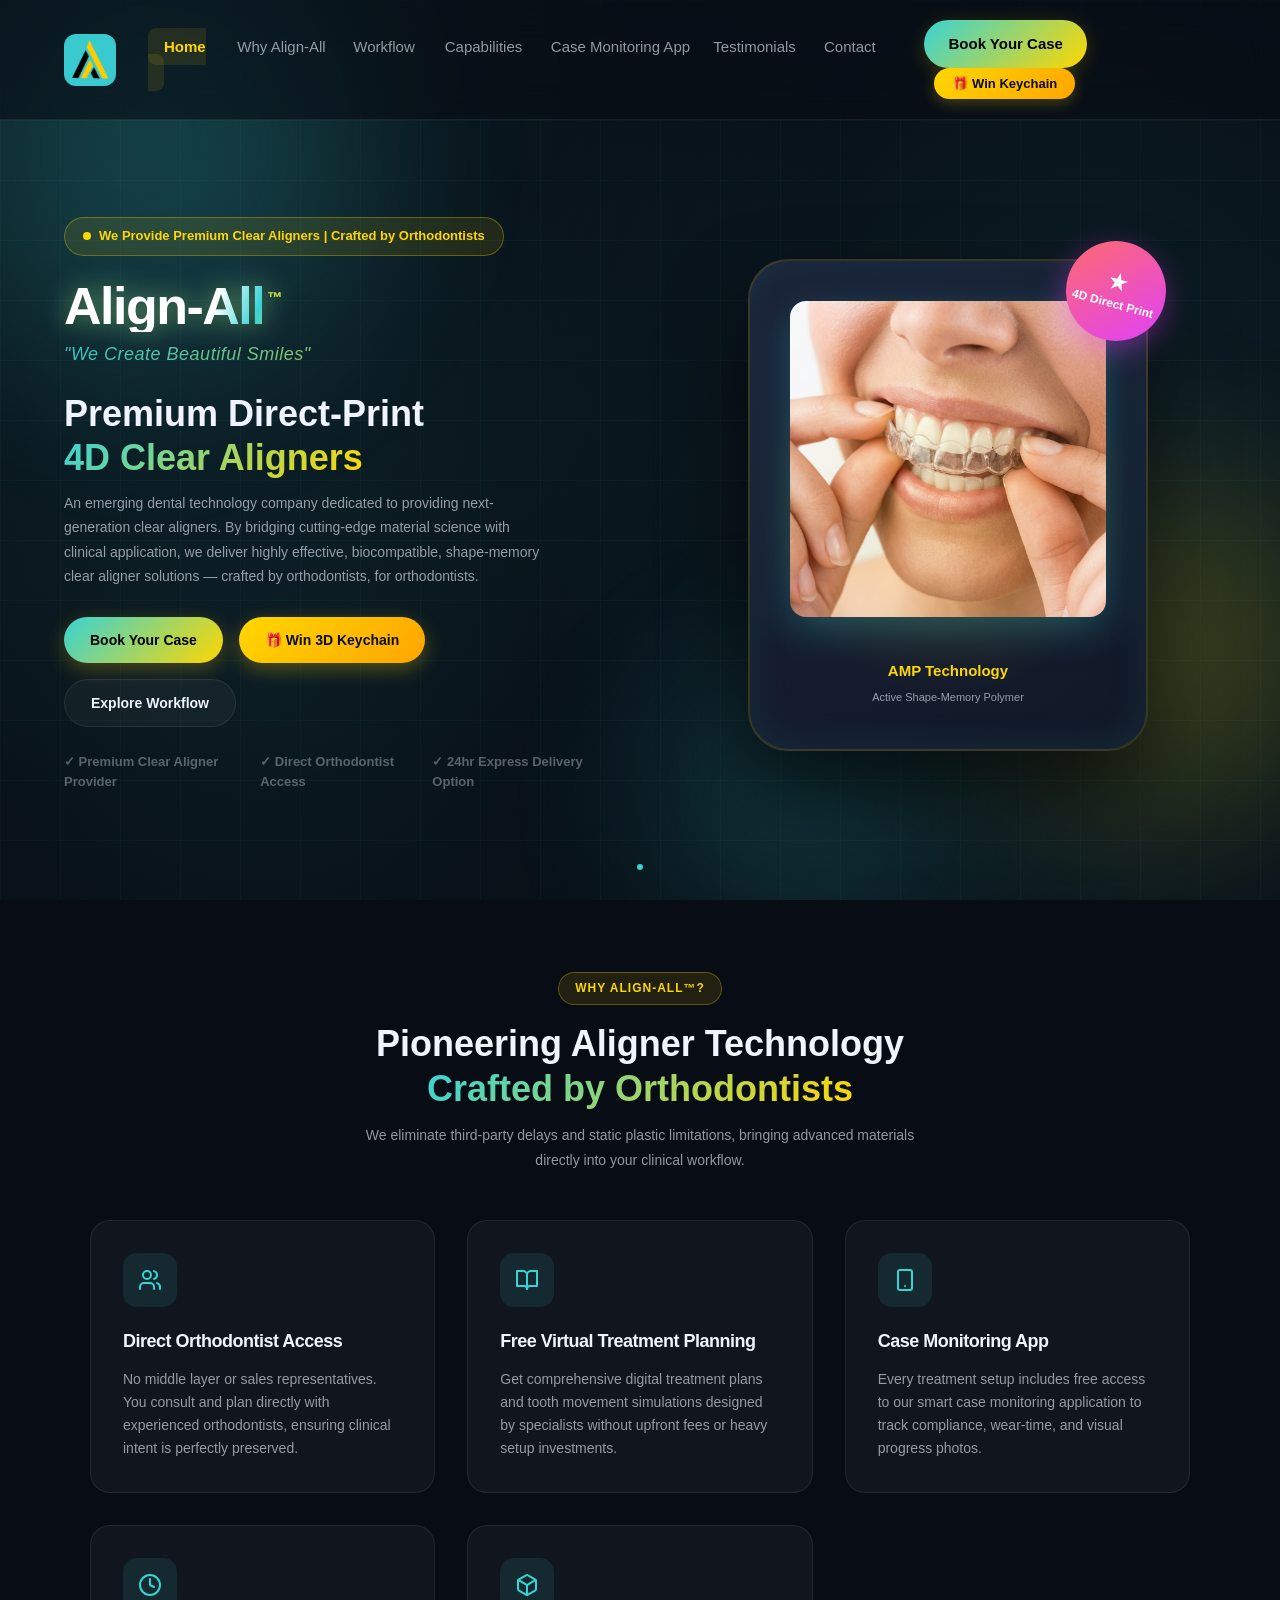
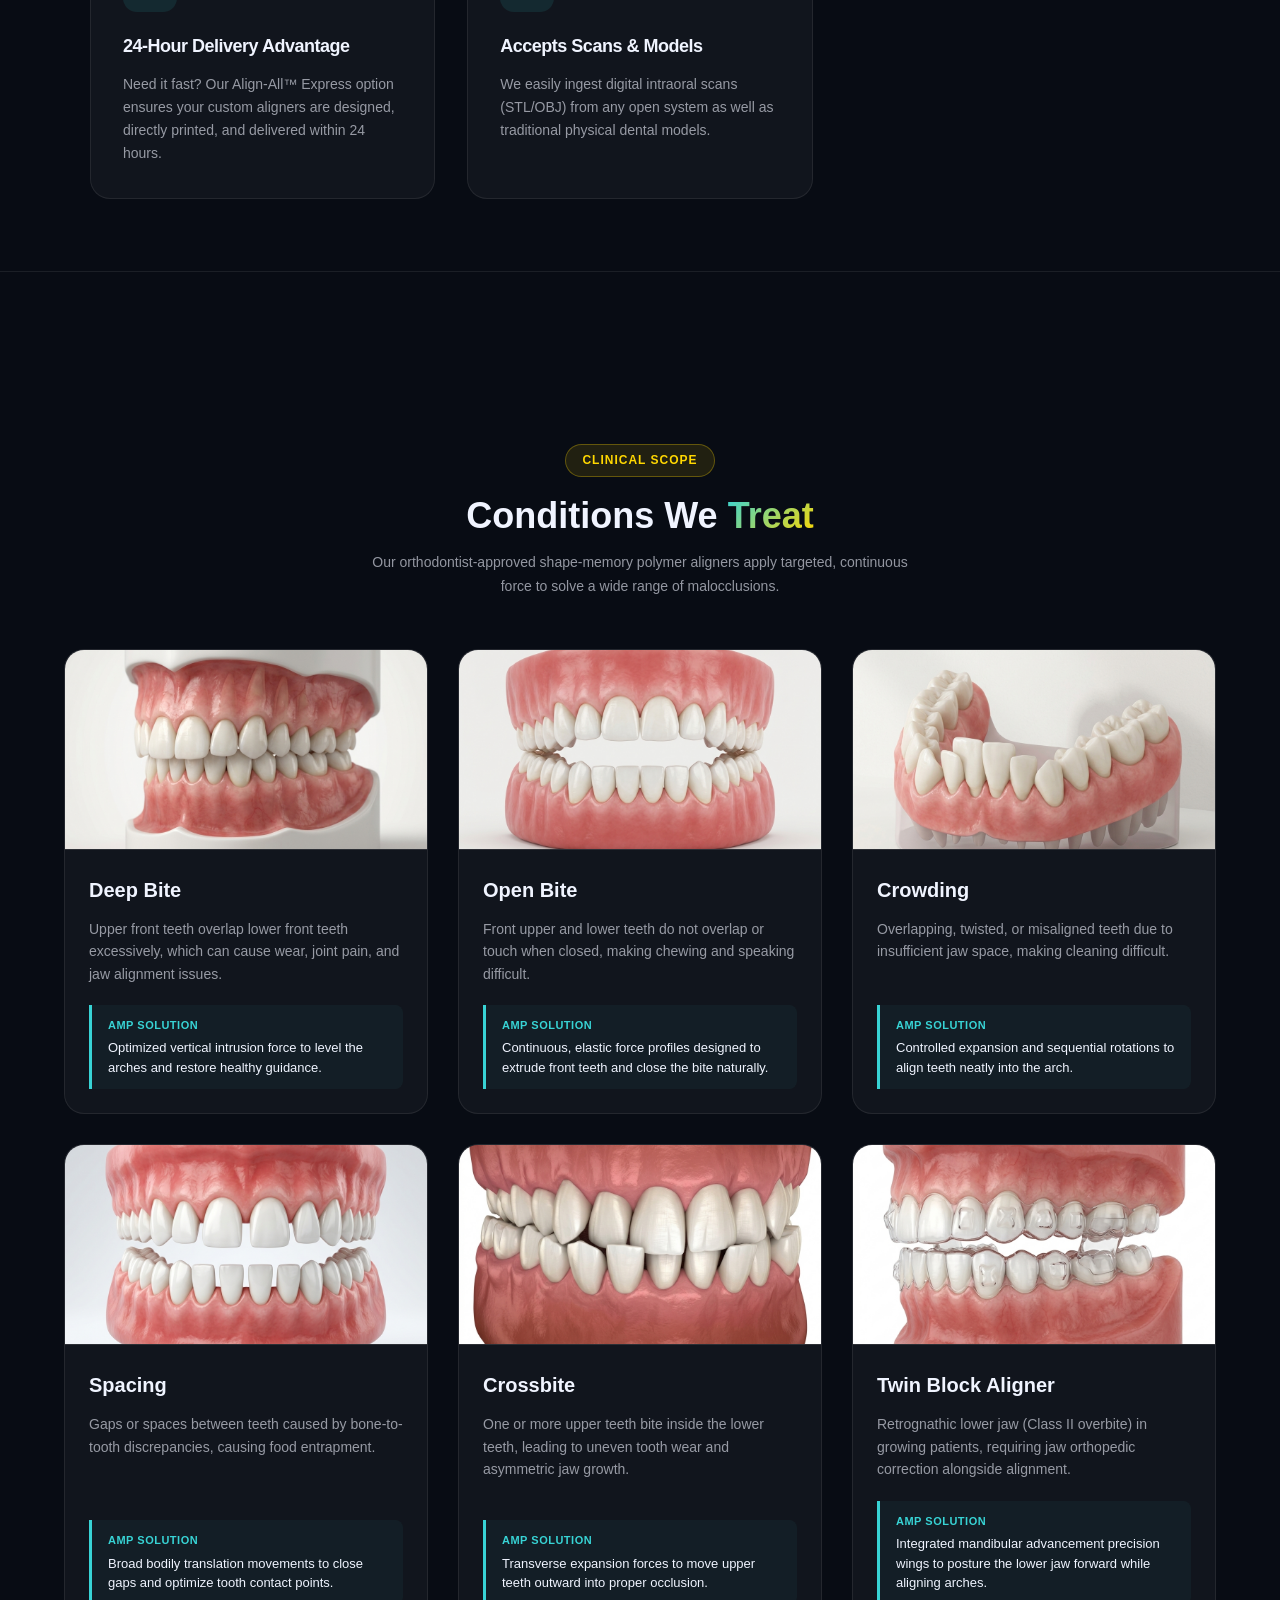
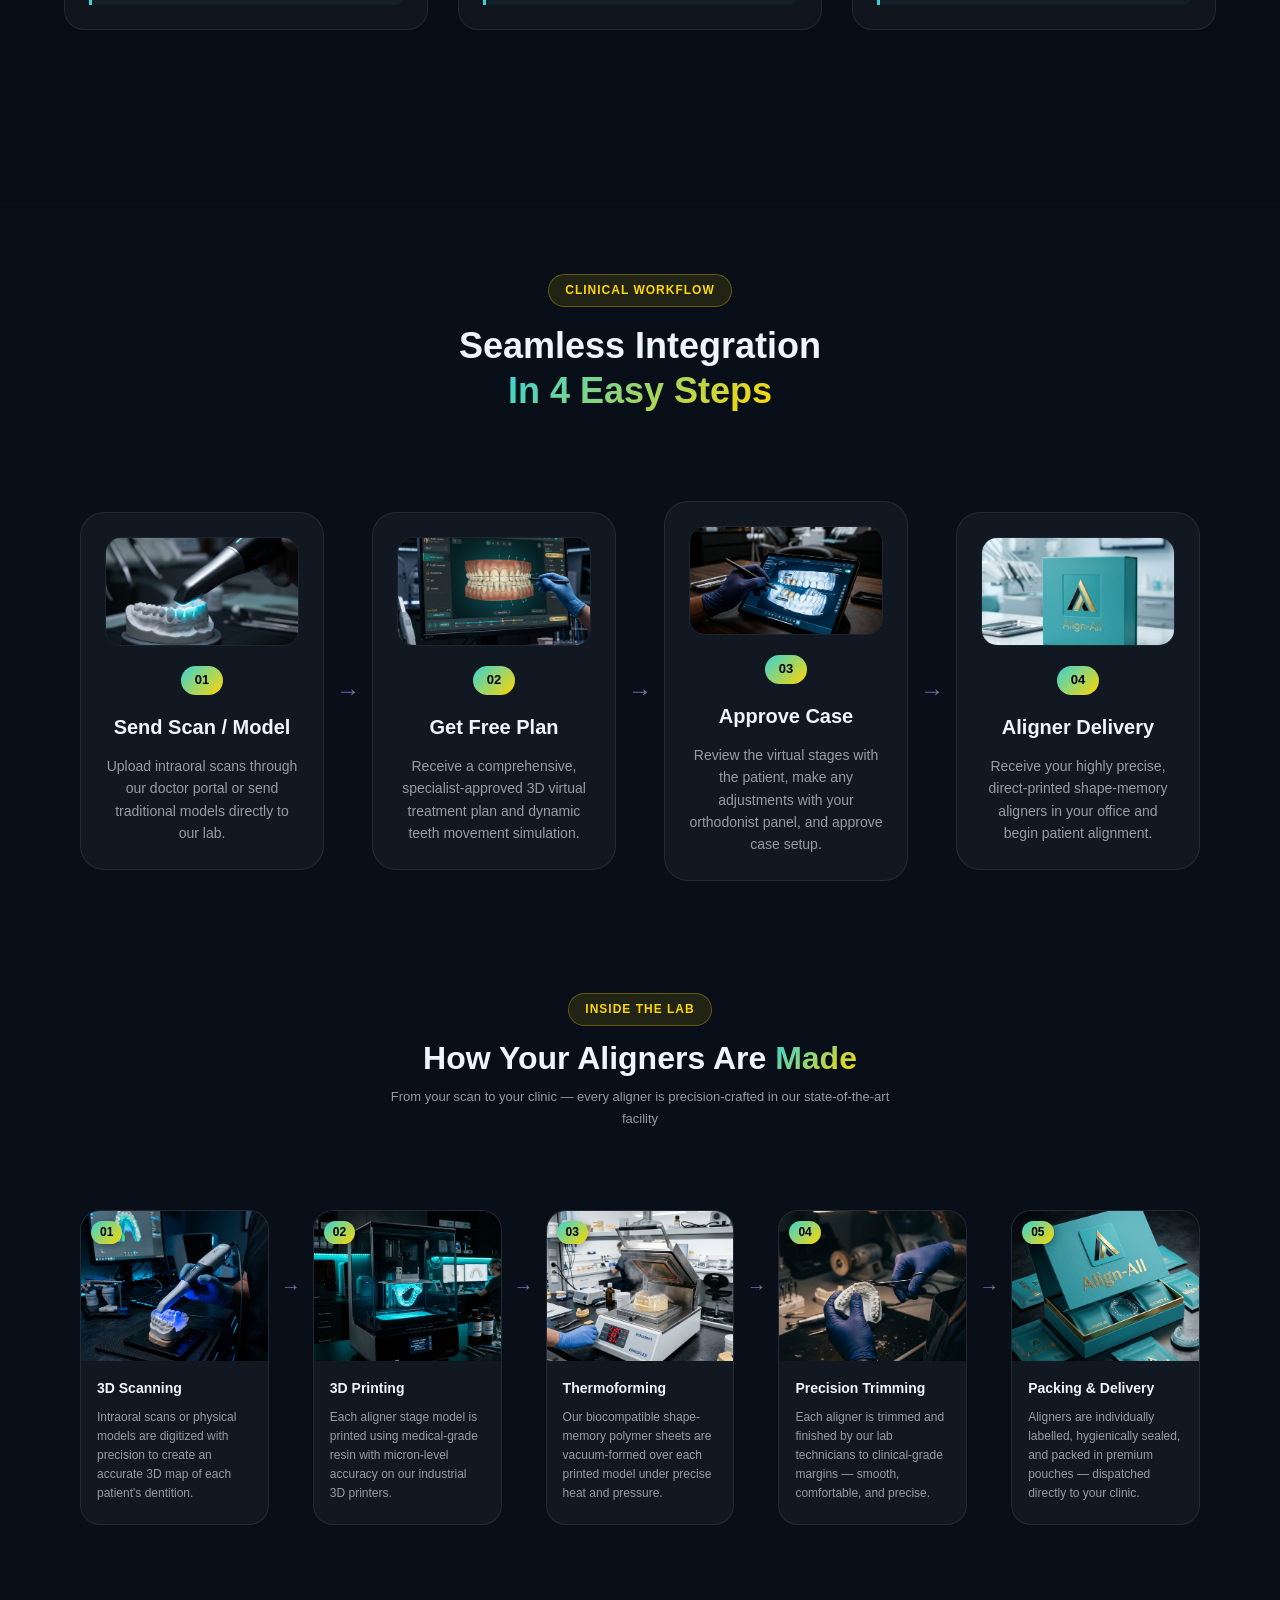
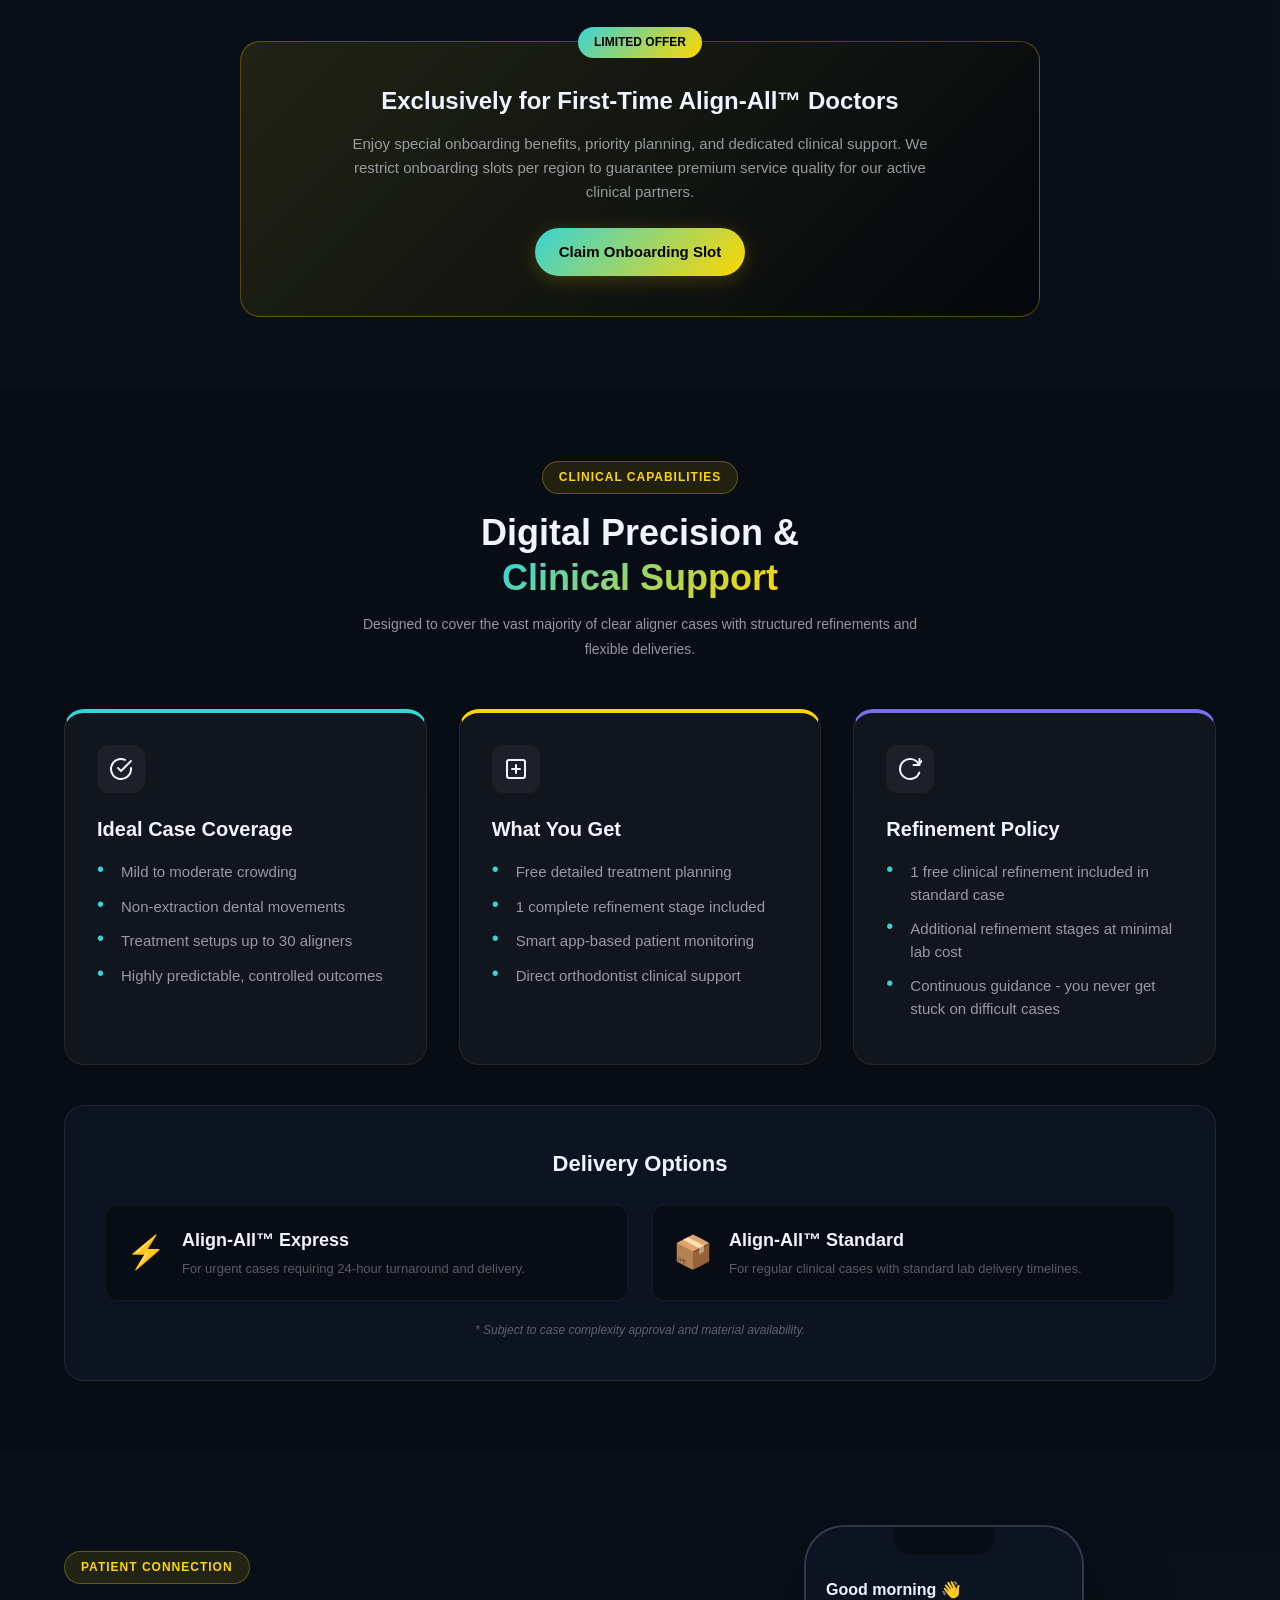
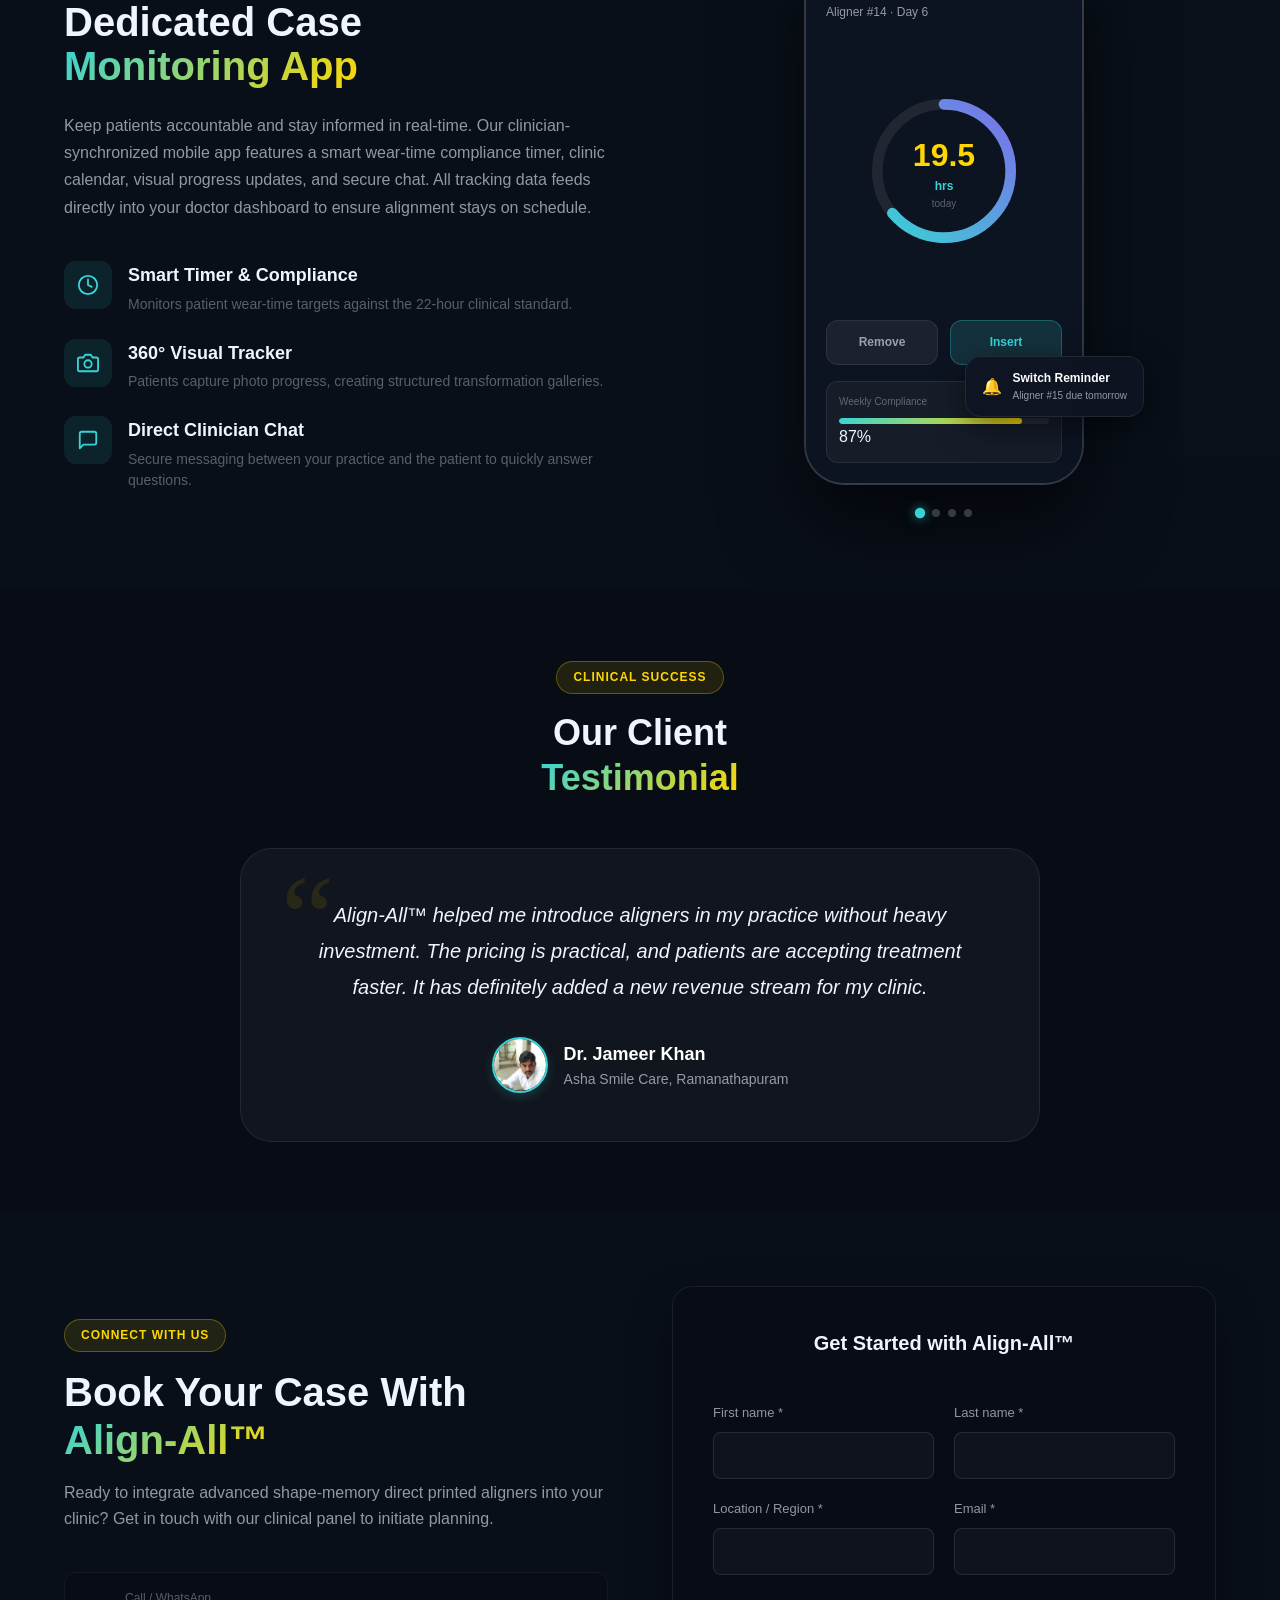
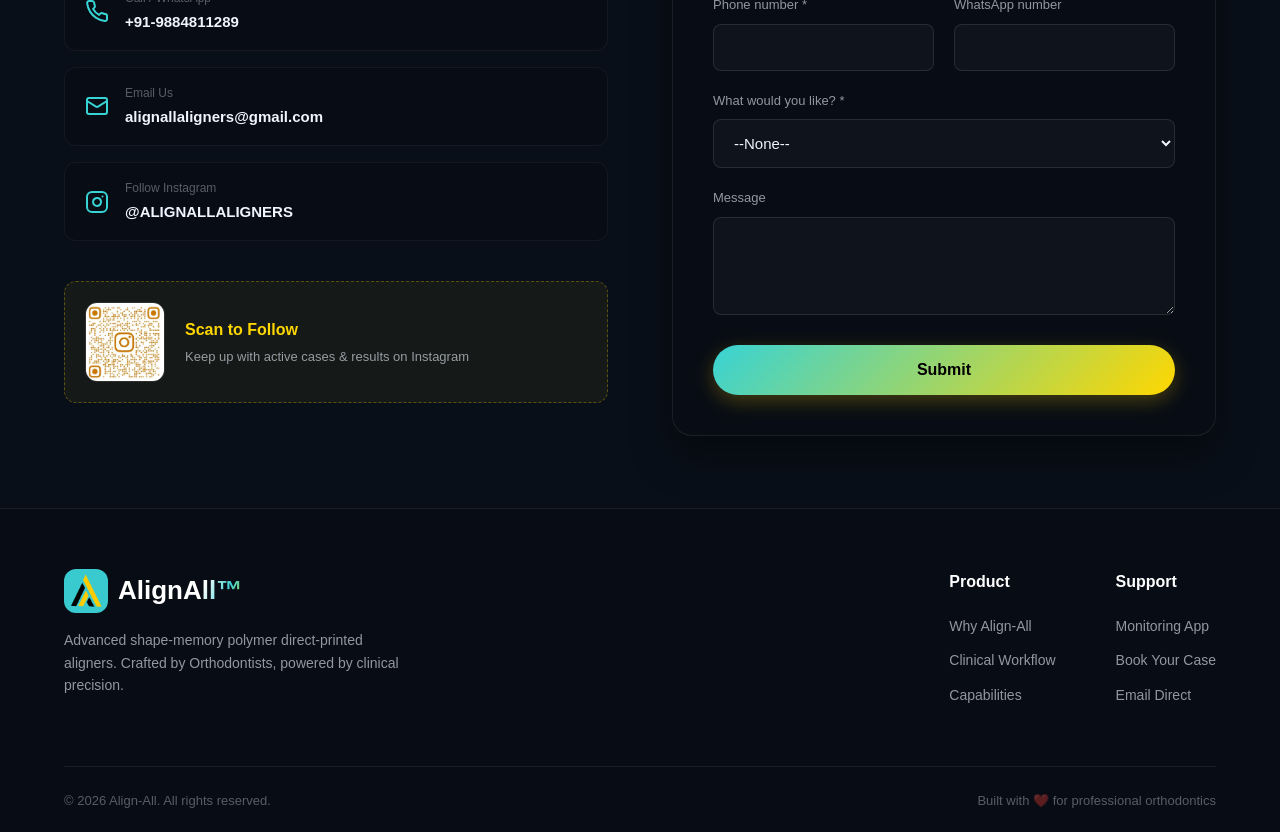
==== commit d401b3c2: "feat: add live 3D printed keychain lucky draw page and registration modal" ====
--- a/index.html
+++ b/index.html
@@ -39,6 +39,7 @@
       </ul>
       <div class="nav-cta">
         <a href="#contact" class="btn-primary-sm">Book Your Case</a>
+        <button class="btn-giveaway-sm" id="navGiveawayBtn">🎁 Win Keychain</button>
       </div>
       <button class="hamburger" id="hamburger" aria-label="Toggle menu">
         <span></span><span></span><span></span>
@@ -81,6 +82,9 @@
           <a href="#contact" class="btn-primary" id="heroBookBtn">
             Book Your Case
           </a>
+          <button class="btn-giveaway" id="heroGiveawayBtn">
+            🎁 Win 3D Keychain
+          </button>
           <a href="#workflow" class="btn-secondary" id="heroLearnBtn">
             Explore Workflow
           </a>
@@ -869,6 +873,39 @@
     </div>
   </footer>
 
+  <!-- ===== GIVEAWAY MODAL ===== -->
+  <div id="giveawayModal" class="modal-overlay">
+    <div class="modal-content">
+      <button class="modal-close" id="closeGiveawayModal">&times;</button>
+      <div class="modal-header">
+        <span class="modal-badge">🎁 Live Raffle</span>
+        <h2>Win a 3D Printed Jaw Keychain</h2>
+        <p>Enter your details below to participate in our live presentation giveaway. 15 to 20 lucky winners will be drawn live on screen!</p>
+      </div>
+      <form id="giveawayForm">
+        <input type="hidden" name="formType" value="giveaway" />
+        
+        <div class="form-group">
+          <label for="giveawayName">Full Name *</label>
+          <input type="text" id="giveawayName" name="fullName" required placeholder="Dr. John Doe" />
+        </div>
+        
+        <div class="form-group">
+          <label for="giveawayWhatsapp">WhatsApp Number *</label>
+          <input type="tel" id="giveawayWhatsapp" name="whatsapp" required placeholder="+91 98765 43210" />
+          <small class="form-help">We will contact you on this number to deliver your 3D printed keychain.</small>
+        </div>
+        
+        <div class="form-group">
+          <label for="giveawayDesignation">Designation / Clinic Name</label>
+          <input type="text" id="giveawayDesignation" name="designation" placeholder="Orthodontist / Clinic Name" />
+        </div>
+        
+        <button type="submit" class="btn-primary form-submit-btn" id="giveawaySubmitBtn">Register for Giveaway</button>
+      </form>
+    </div>
+  </div>
+
   <script src="app.js"></script>
 </body>
 </html>
--- a/style.css
+++ b/style.css
@@ -1580,7 +1580,7 @@
 .arch-range-slider::-webkit-slider-thumb:hover {
   transform: scale(1.2);
 }
-.slider-labels {
+.sidebar-labels {
   display: flex;
   justify-content: space-between;
   font-size: 10px;
@@ -1588,4 +1588,197 @@
   margin-top: 4px;
 }
 
-
+/* === GIVEAWAY BUTTONS === */
+.btn-giveaway {
+  display: inline-flex;
+  align-items: center;
+  gap: 8px;
+  background: linear-gradient(135deg, #FFD700 0%, #FFA500 100%);
+  color: #080C14 !important;
+  text-decoration: none;
+  padding: 12px 26px;
+  border-radius: 50px;
+  font-size: 14px;
+  font-weight: 700;
+  border: none;
+  cursor: pointer;
+  transition: all 0.3s cubic-bezier(0.4, 0, 0.2, 1);
+  box-shadow: 0 6px 20px rgba(255, 215, 0, 0.3);
+  position: relative;
+  overflow: hidden;
+}
+.btn-giveaway:hover {
+  transform: translateY(-2px);
+  box-shadow: 0 12px 30px rgba(255, 165, 0, 0.55);
+}
+.btn-giveaway-sm {
+  display: inline-flex;
+  align-items: center;
+  gap: 6px;
+  background: linear-gradient(135deg, #FFD700 0%, #FFA500 100%);
+  color: #080C14 !important;
+  text-decoration: none;
+  padding: 8px 18px;
+  border-radius: 50px;
+  font-size: 13px;
+  font-weight: 700;
+  border: none;
+  cursor: pointer;
+  transition: all 0.3s ease;
+  box-shadow: 0 4px 15px rgba(255, 215, 0, 0.25);
+  margin-left: 10px;
+}
+.btn-giveaway-sm:hover {
+  transform: translateY(-2px);
+  box-shadow: 0 8px 25px rgba(255, 165, 0, 0.45);
+}
+
+/* Hide SM button on mobile in menu, and keep layouts clean */
+@media (max-width: 991px) {
+  .nav-cta .btn-giveaway-sm {
+    display: none;
+  }
+}
+
+/* === GIVEAWAY MODAL SYSTEM === */
+.modal-overlay {
+  position: fixed;
+  top: 0; left: 0; right: 0; bottom: 0;
+  z-index: 2000;
+  background: rgba(4, 6, 10, 0.85);
+  backdrop-filter: blur(12px);
+  -webkit-backdrop-filter: blur(12px);
+  display: flex;
+  align-items: center;
+  justify-content: center;
+  opacity: 0;
+  pointer-events: none;
+  transition: opacity 0.4s ease;
+}
+.modal-overlay.active {
+  opacity: 1;
+  pointer-events: all;
+}
+.modal-content {
+  background: rgba(13, 20, 33, 0.95);
+  border: 1.5px solid rgba(255, 215, 0, 0.25);
+  box-shadow: 0 30px 60px rgba(0,0,0,0.8), inset 0 0 30px rgba(56, 211, 213, 0.05);
+  border-radius: 24px;
+  width: 90%;
+  max-width: 480px;
+  padding: 36px;
+  position: relative;
+  transform: scale(0.9) translateY(20px);
+  transition: transform 0.4s cubic-bezier(0.34, 1.56, 0.64, 1);
+}
+.modal-overlay.active .modal-content {
+  transform: scale(1) translateY(0);
+}
+.modal-close {
+  position: absolute;
+  top: 20px;
+  right: 20px;
+  background: rgba(255,255,255,0.05);
+  border: none;
+  width: 32px;
+  height: 32px;
+  border-radius: 50%;
+  color: var(--text-secondary);
+  font-size: 22px;
+  font-weight: 300;
+  line-height: 28px;
+  text-align: center;
+  cursor: pointer;
+  transition: all 0.2s ease;
+  display: flex;
+  align-items: center;
+  justify-content: center;
+}
+.modal-close:hover {
+  background: rgba(255, 215, 0, 0.2);
+  color: var(--gold);
+  transform: rotate(90deg);
+}
+.modal-header {
+  margin-bottom: 24px;
+  text-align: left;
+}
+.modal-badge {
+  display: inline-block;
+  background: rgba(255, 215, 0, 0.1);
+  border: 1px solid rgba(255, 215, 0, 0.3);
+  color: var(--gold);
+  padding: 4px 12px;
+  border-radius: 50px;
+  font-size: 11px;
+  font-weight: 700;
+  text-transform: uppercase;
+  letter-spacing: 1px;
+  margin-bottom: 12px;
+}
+.modal-header h2 {
+  font-family: var(--font-main);
+  font-size: 24px;
+  font-weight: 800;
+  color: #fff;
+  margin-bottom: 8px;
+  line-height: 1.25;
+}
+.modal-header p {
+  font-size: 13px;
+  color: var(--text-secondary);
+  line-height: 1.6;
+}
+#giveawayForm .form-group {
+  margin-bottom: 20px;
+  text-align: left;
+}
+#giveawayForm label {
+  display: block;
+  font-size: 12px;
+  font-weight: 600;
+  color: var(--text-secondary);
+  text-transform: uppercase;
+  letter-spacing: 0.5px;
+  margin-bottom: 6px;
+}
+#giveawayForm input[type="text"],
+#giveawayForm input[type="tel"] {
+  width: 100%;
+  background: rgba(255, 255, 255, 0.04);
+  border: 1.5px solid rgba(255, 255, 255, 0.1);
+  border-radius: 12px;
+  padding: 12px 16px;
+  color: var(--text-primary);
+  font-family: var(--font-body);
+  font-size: 14px;
+  outline: none;
+  transition: all 0.3s ease;
+}
+#giveawayForm input[type="text"]::placeholder,
+#giveawayForm input[type="tel"]::placeholder {
+  color: var(--text-muted);
+}
+#giveawayForm input[type="text"]:focus,
+#giveawayForm input[type="tel"]:focus {
+  border-color: var(--gold);
+  background: rgba(255, 215, 0, 0.04);
+  box-shadow: 0 0 12px rgba(255, 215, 0, 0.2);
+}
+#giveawayForm .form-help {
+  display: block;
+  font-size: 11px;
+  color: var(--text-muted);
+  margin-top: 5px;
+  line-height: 1.4;
+}
+#giveawayForm .form-submit-btn {
+  width: 100%;
+  margin-top: 10px;
+  justify-content: center;
+  border: none;
+  cursor: pointer;
+}
+
+
+
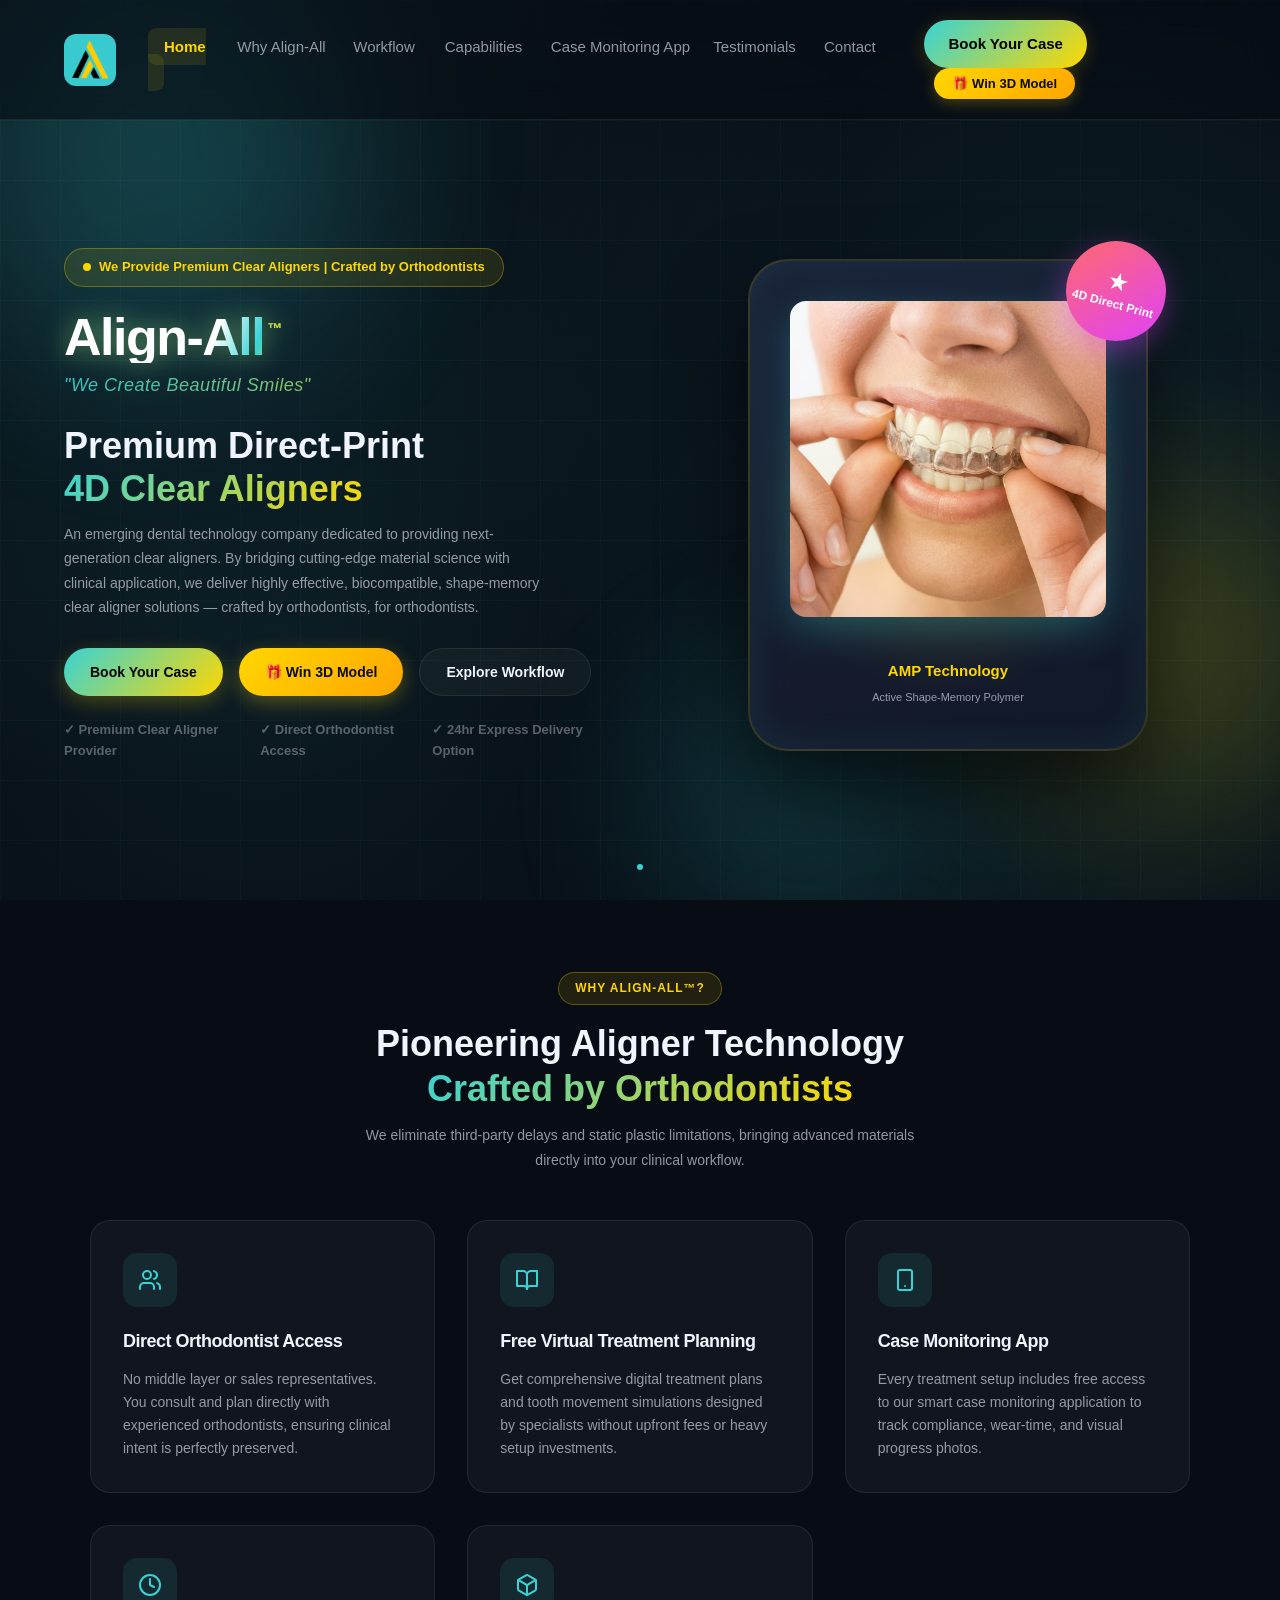
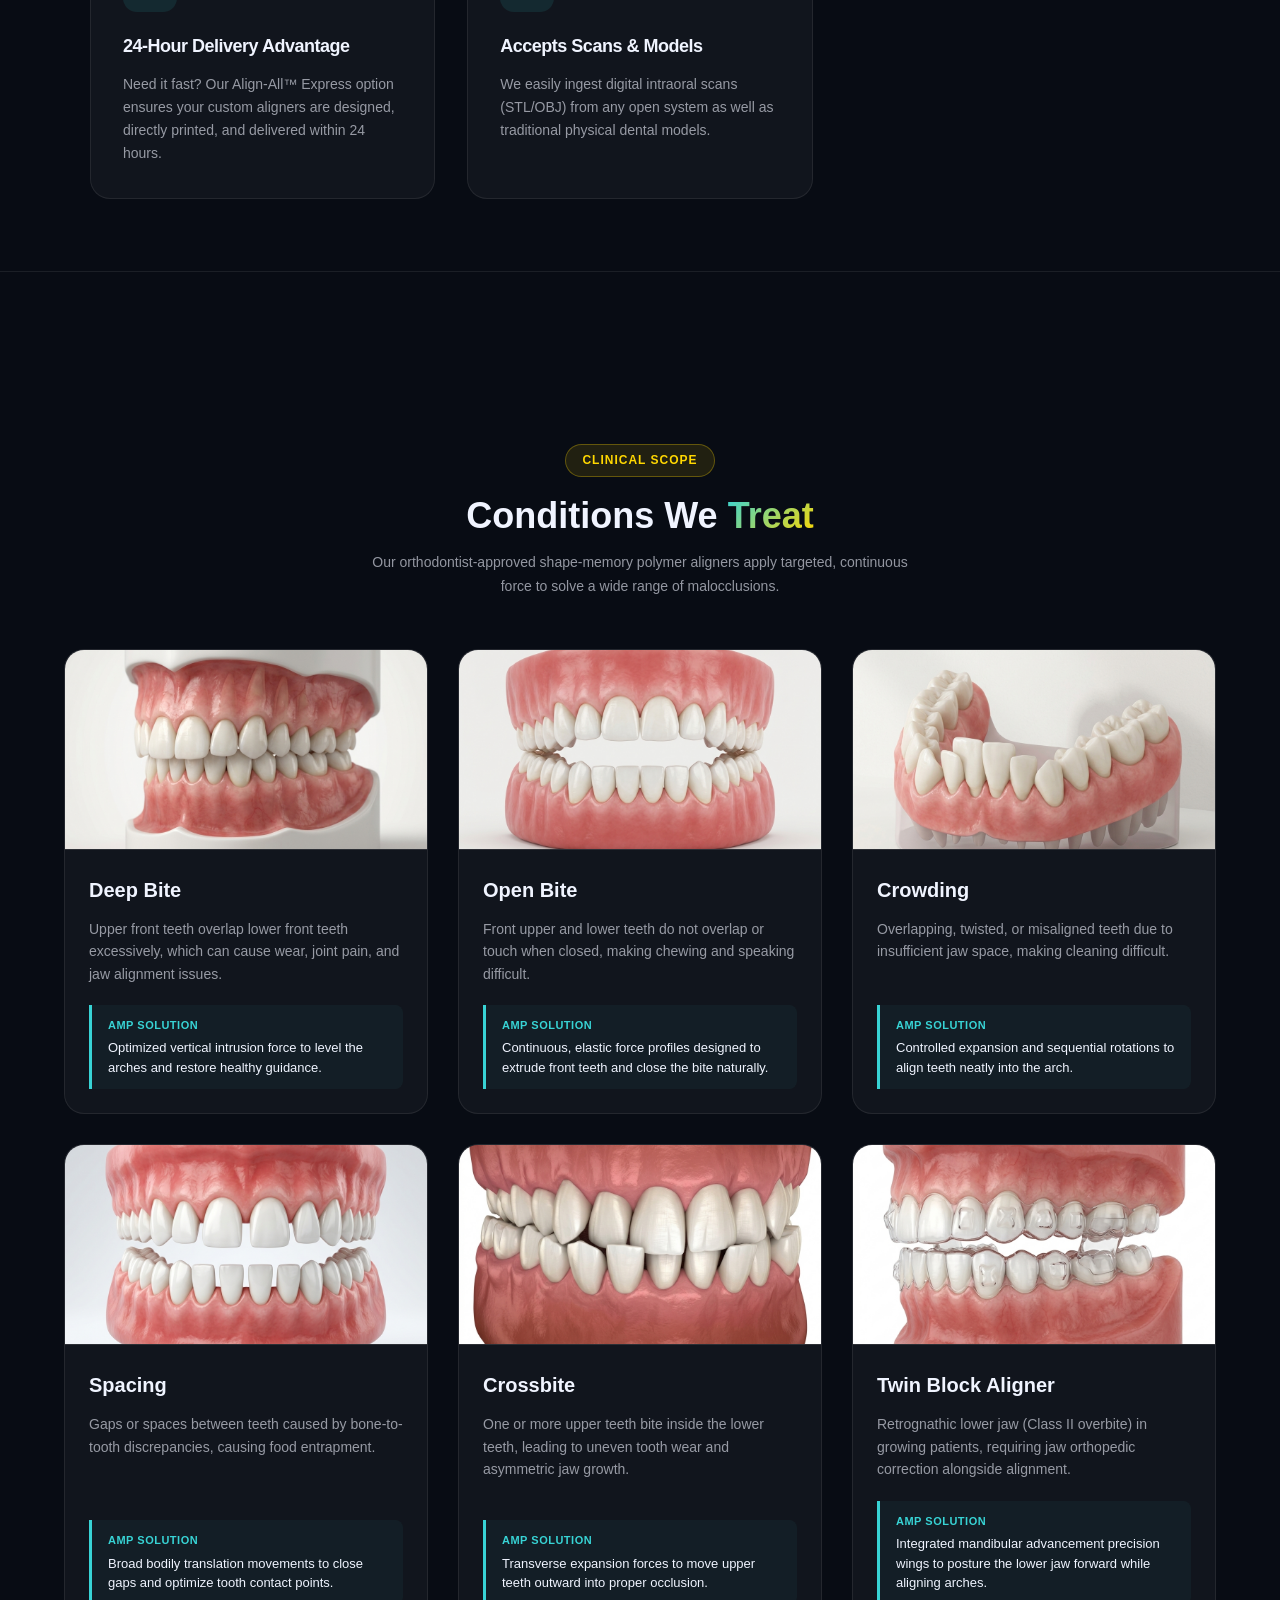
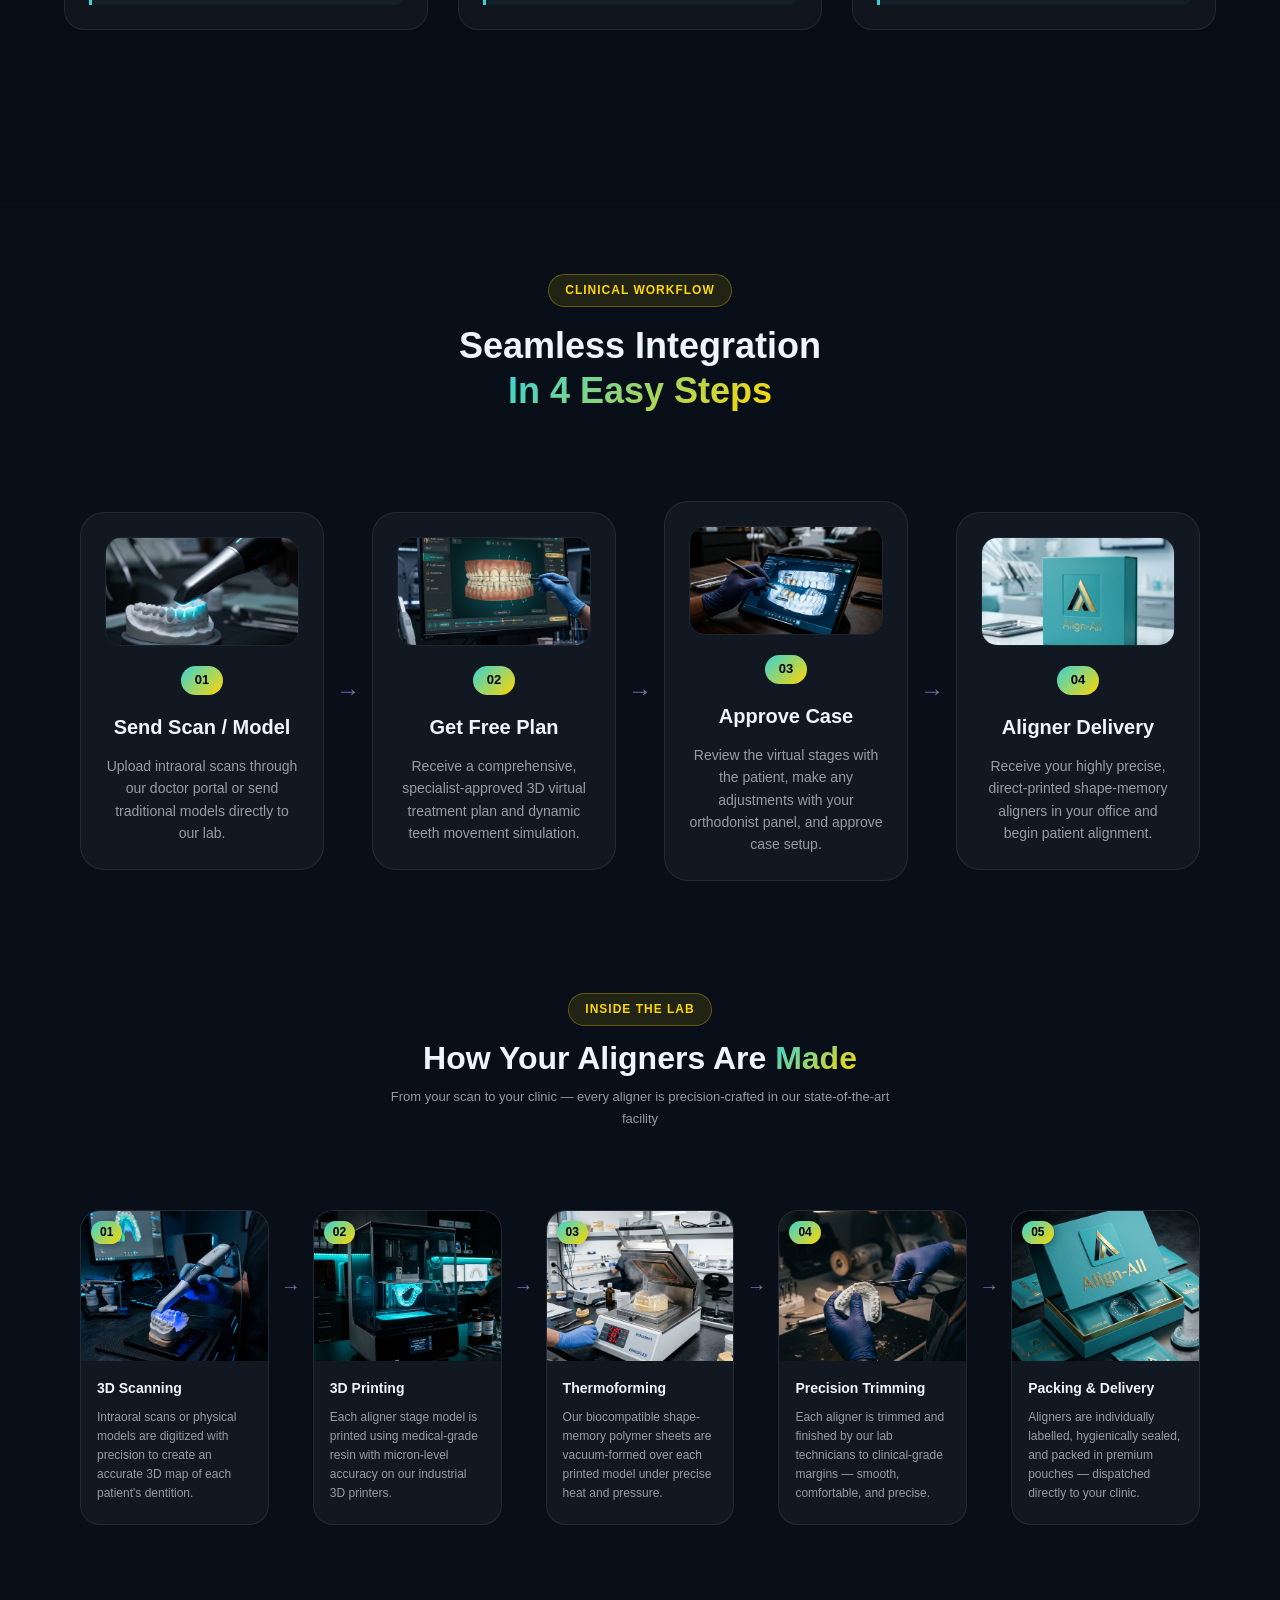
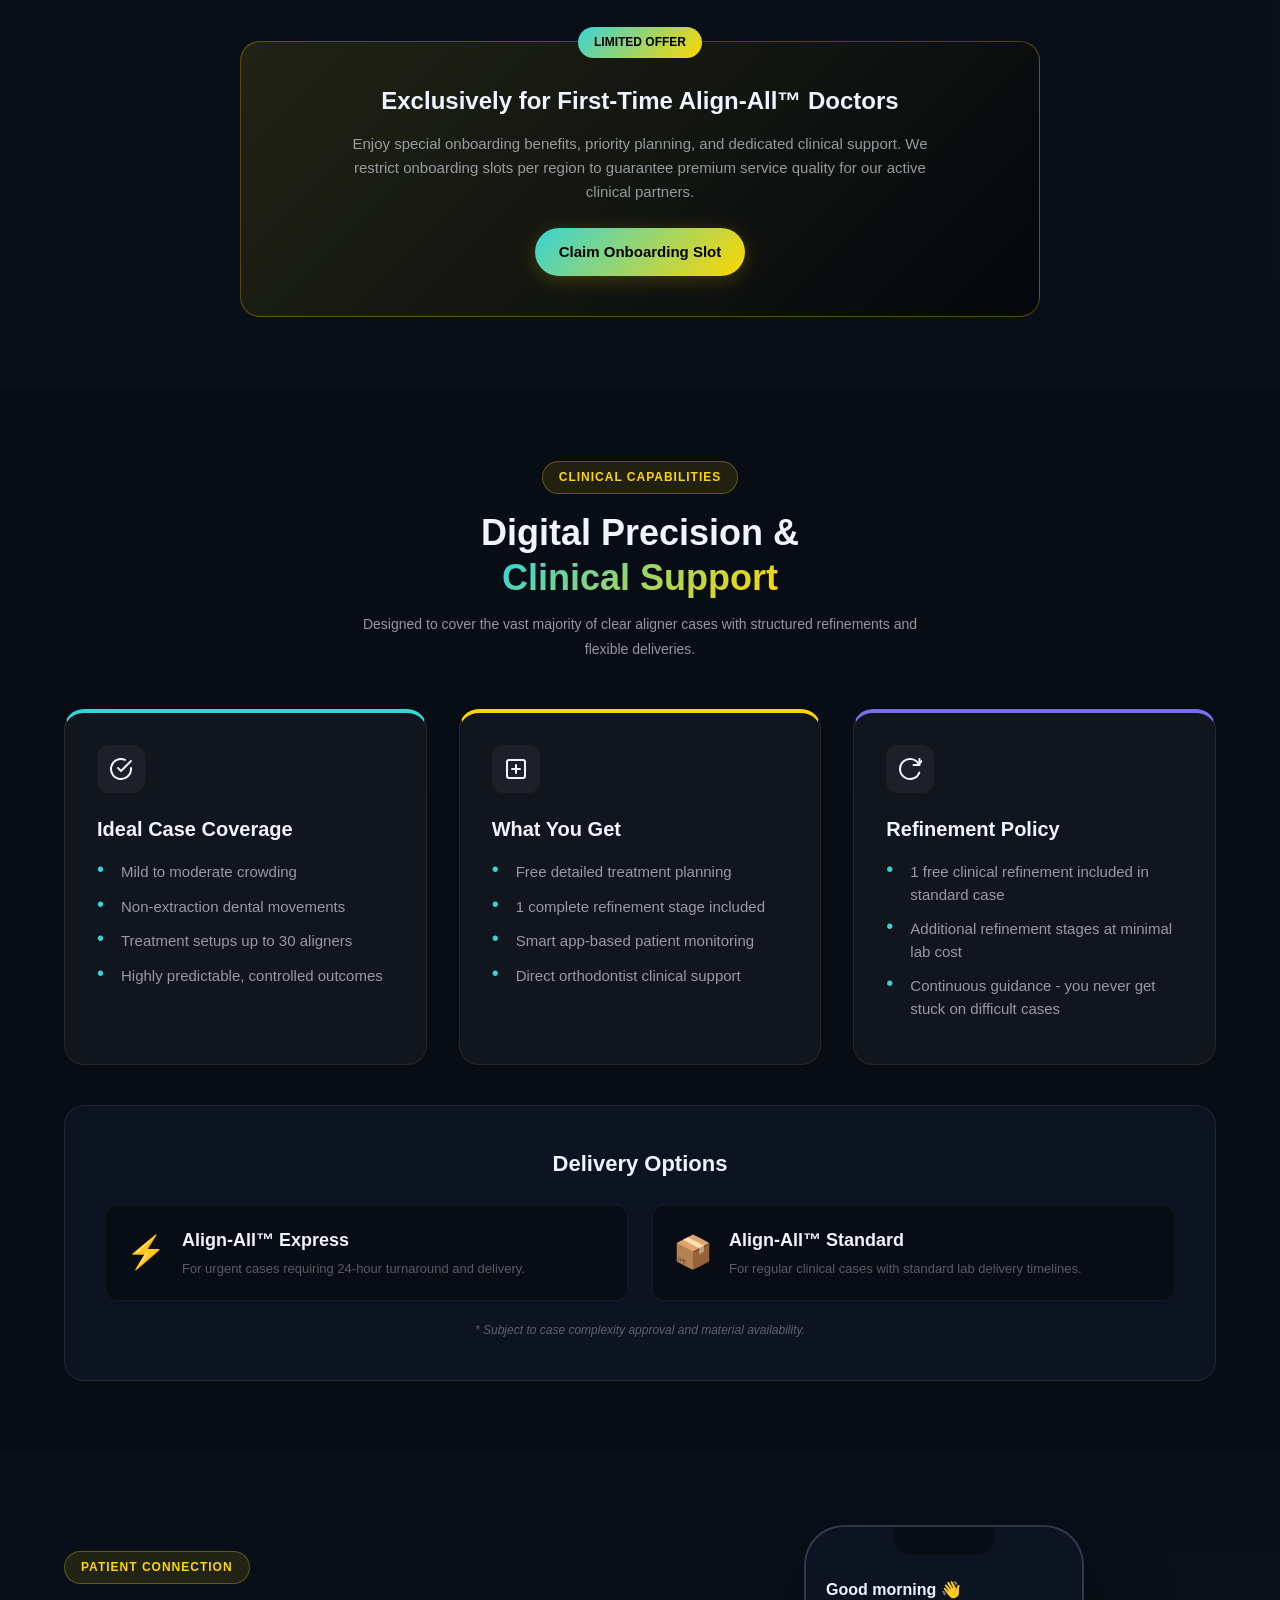
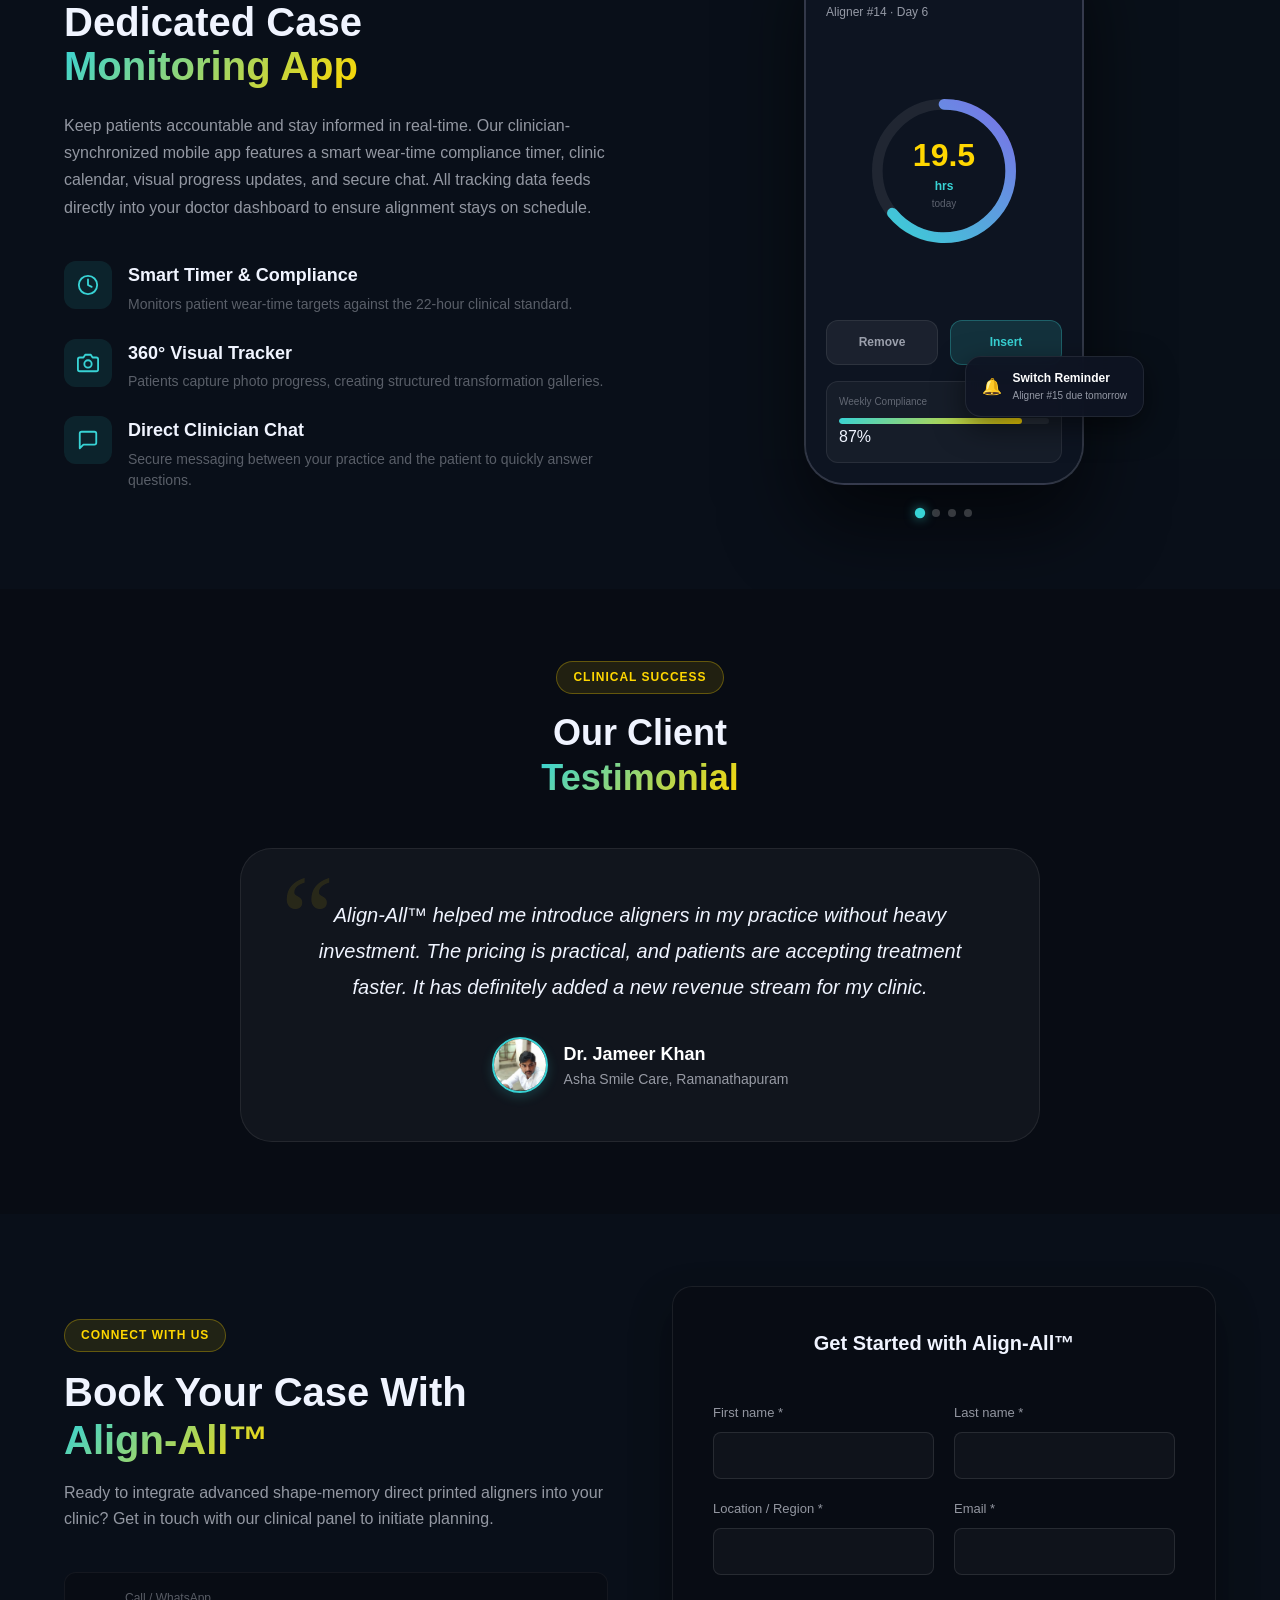
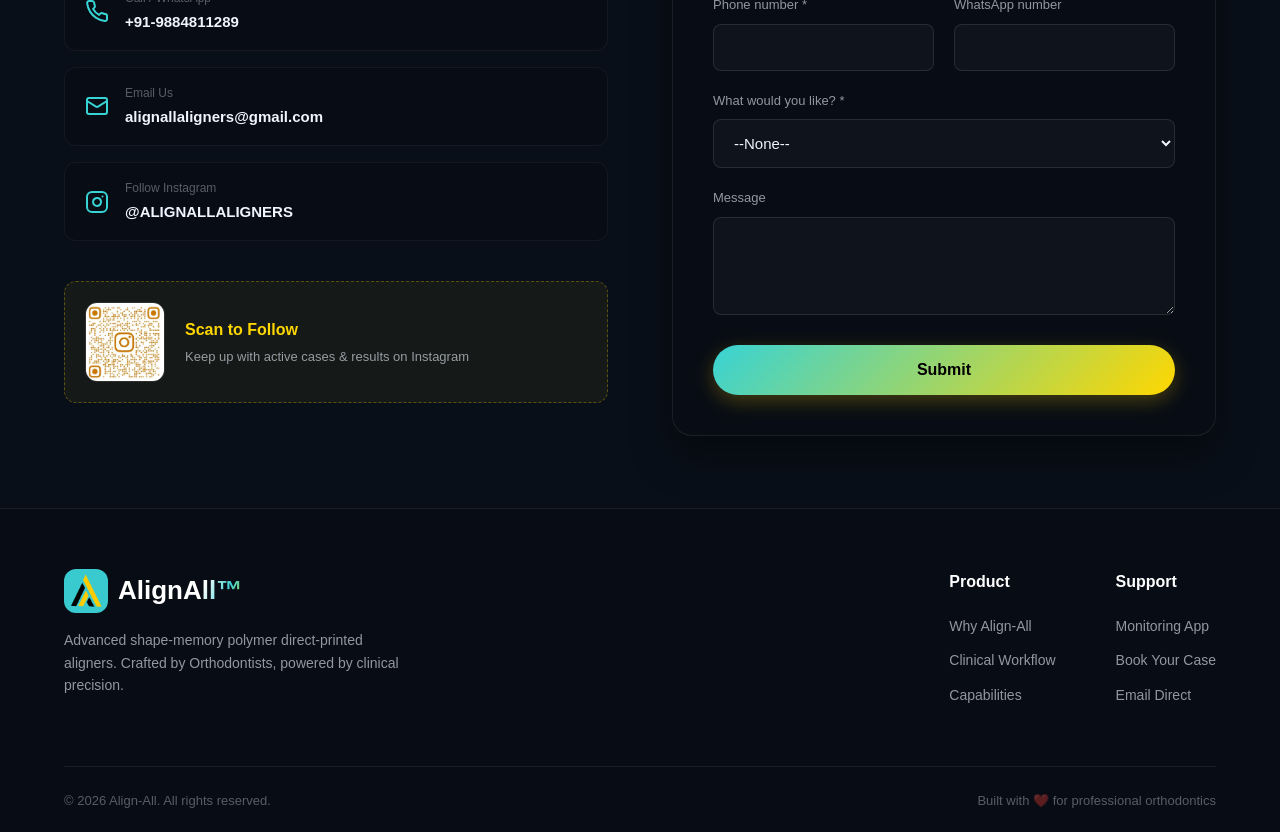
==== commit bbe8c46f: "refactor: change giveaway item from keychain to 3D printed model" ====
--- a/index.html
+++ b/index.html
@@ -39,7 +39,7 @@
       </ul>
       <div class="nav-cta">
         <a href="#contact" class="btn-primary-sm">Book Your Case</a>
-        <button class="btn-giveaway-sm" id="navGiveawayBtn">🎁 Win Keychain</button>
+        <button class="btn-giveaway-sm" id="navGiveawayBtn">🎁 Win 3D Model</button>
       </div>
       <button class="hamburger" id="hamburger" aria-label="Toggle menu">
         <span></span><span></span><span></span>
@@ -83,7 +83,7 @@
             Book Your Case
           </a>
           <button class="btn-giveaway" id="heroGiveawayBtn">
-            🎁 Win 3D Keychain
+            🎁 Win 3D Model
           </button>
           <a href="#workflow" class="btn-secondary" id="heroLearnBtn">
             Explore Workflow
@@ -879,7 +879,7 @@
       <button class="modal-close" id="closeGiveawayModal">&times;</button>
       <div class="modal-header">
         <span class="modal-badge">🎁 Live Raffle</span>
-        <h2>Win a 3D Printed Jaw Keychain</h2>
+        <h2>Win a 3D Printed Dental Model</h2>
         <p>Enter your details below to participate in our live presentation giveaway. 15 to 20 lucky winners will be drawn live on screen!</p>
       </div>
       <form id="giveawayForm">
@@ -893,7 +893,7 @@
         <div class="form-group">
           <label for="giveawayWhatsapp">WhatsApp Number *</label>
           <input type="tel" id="giveawayWhatsapp" name="whatsapp" required placeholder="+91 98765 43210" />
-          <small class="form-help">We will contact you on this number to deliver your 3D printed keychain.</small>
+          <small class="form-help">We will contact you on this number to deliver your 3D printed dental model.</small>
         </div>
         
         <div class="form-group">
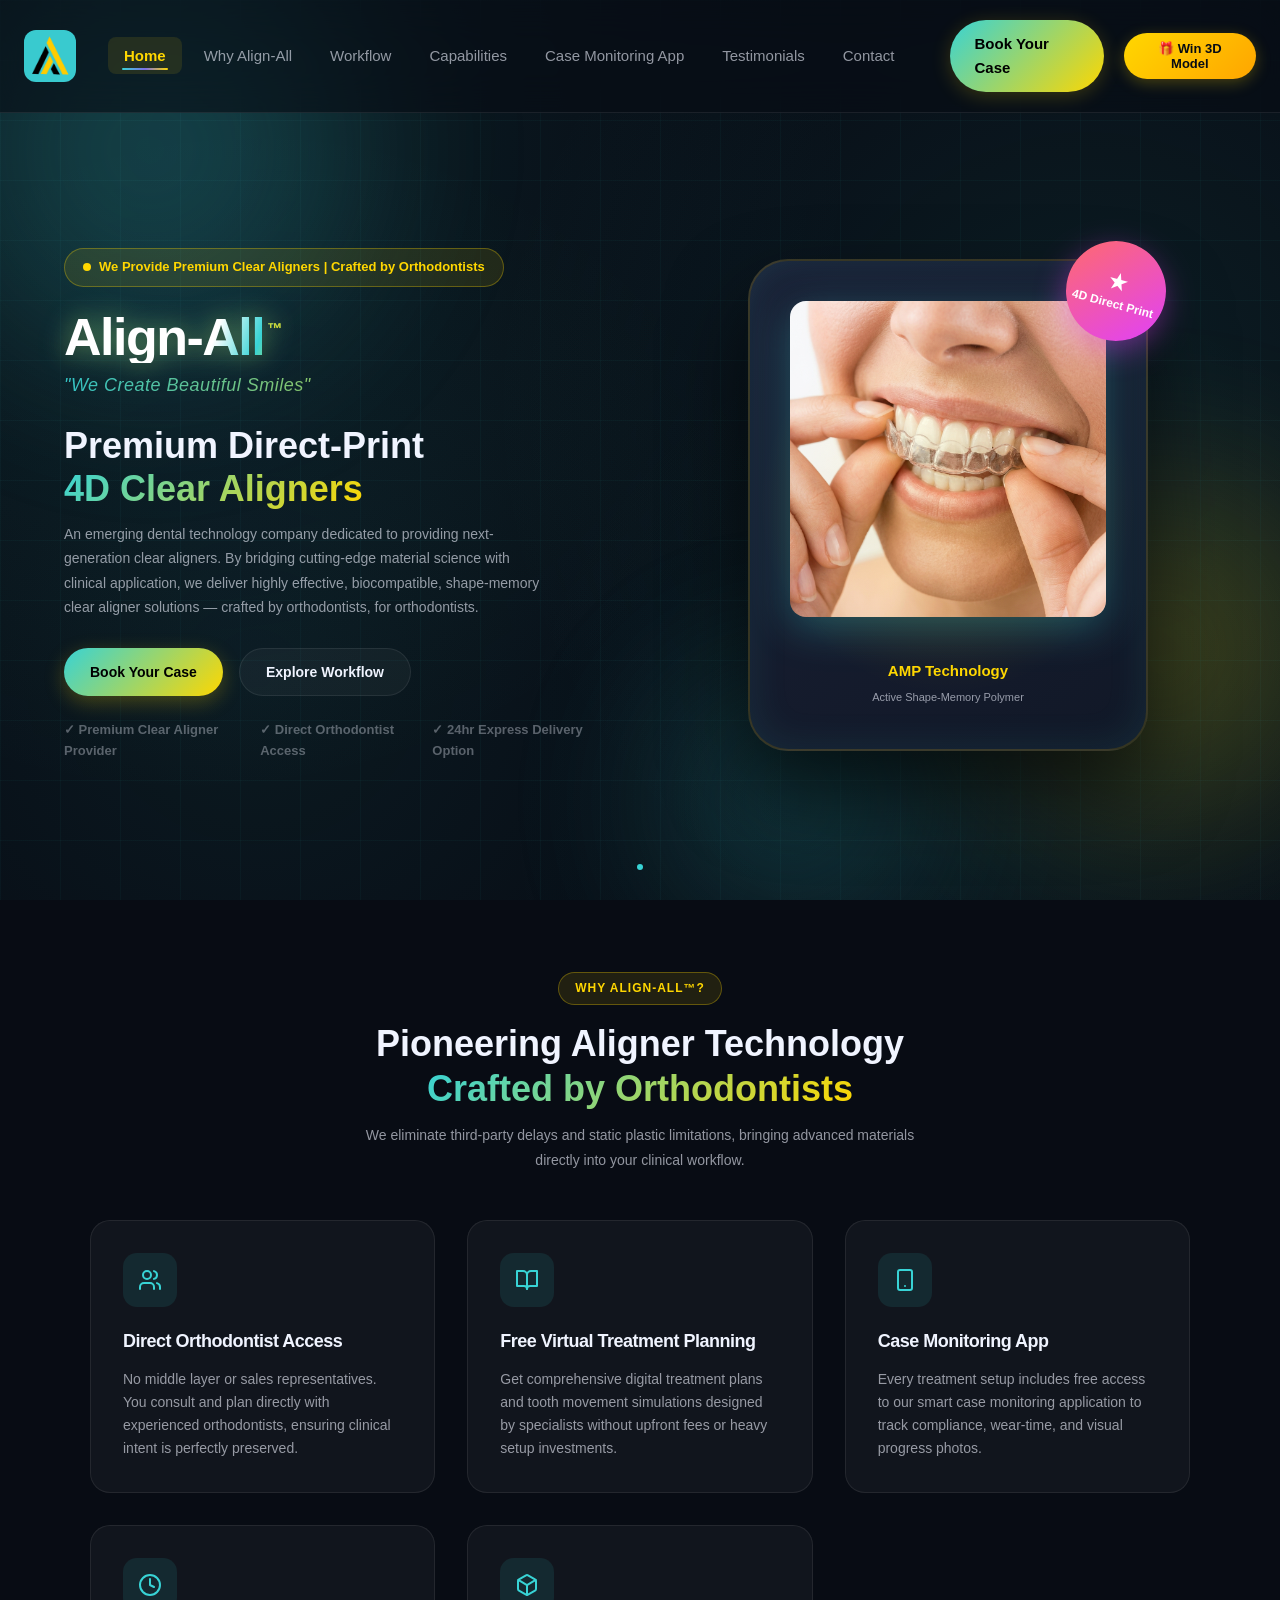
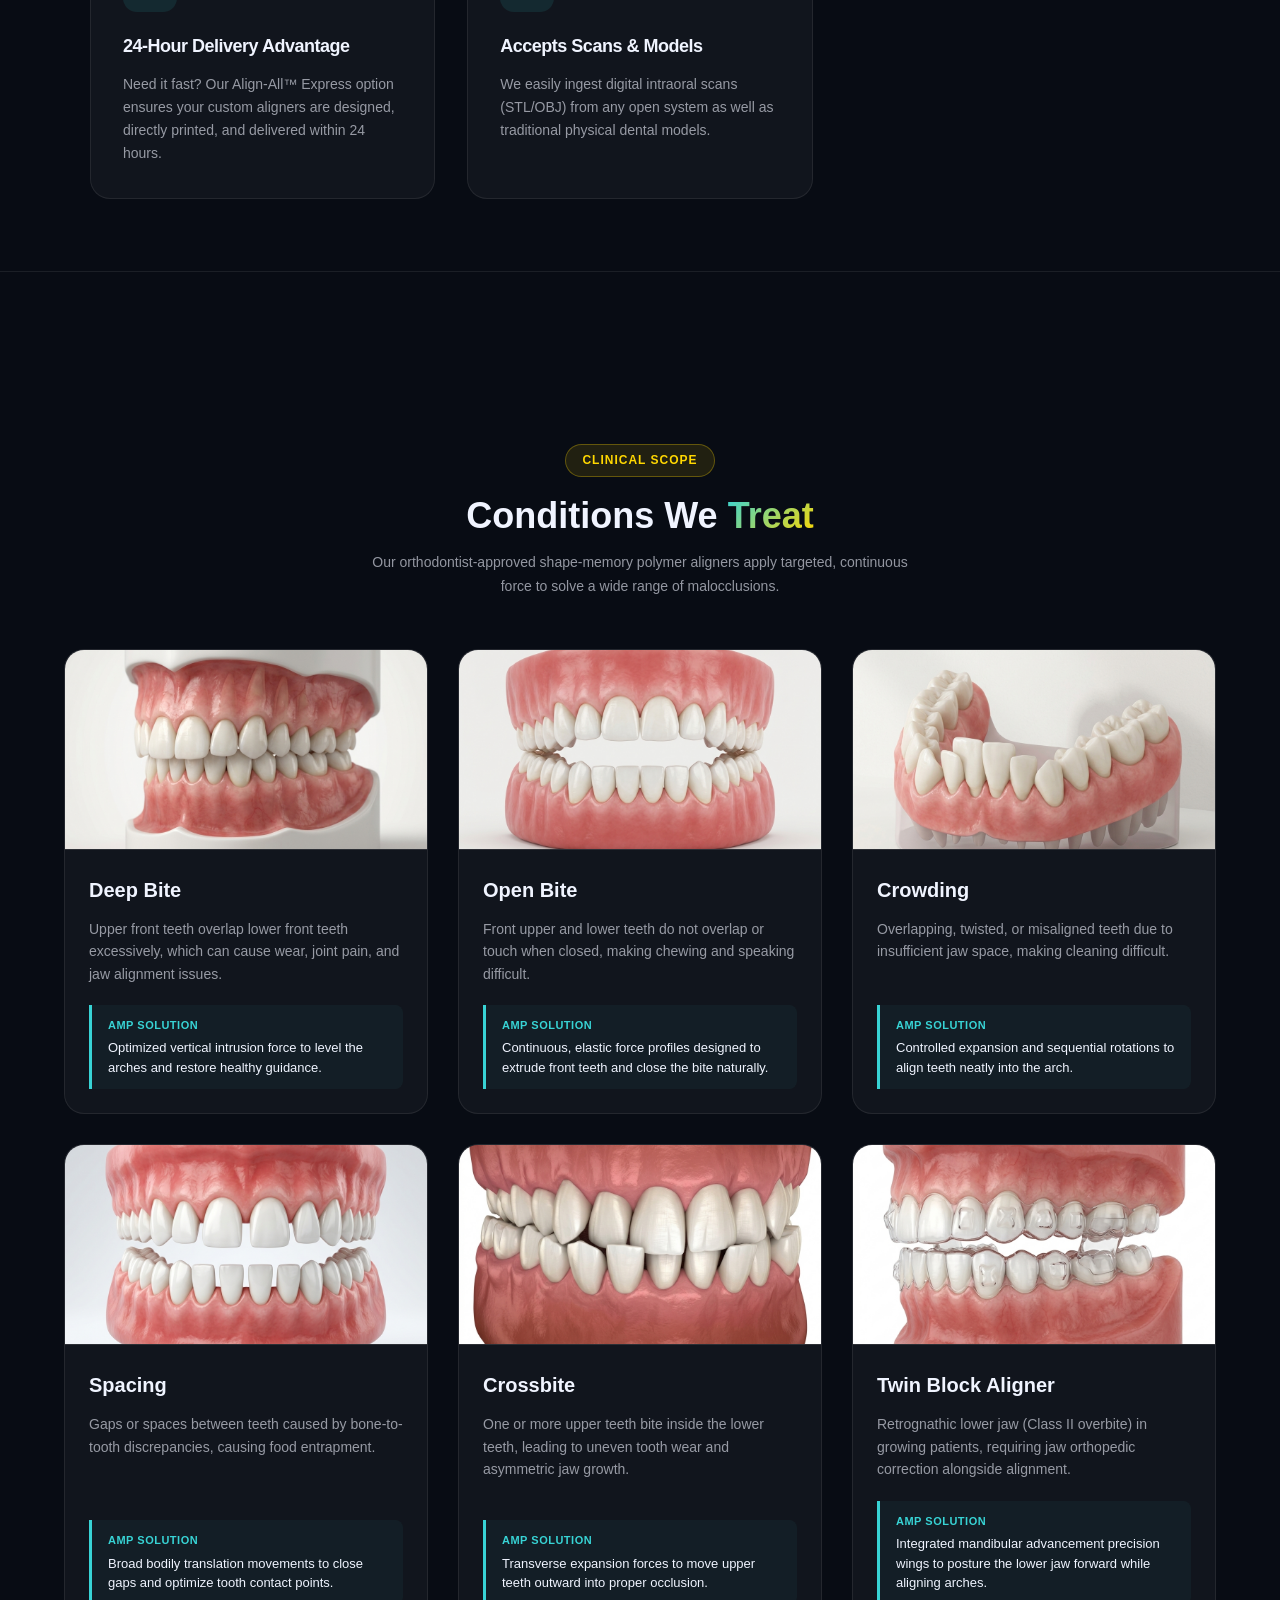
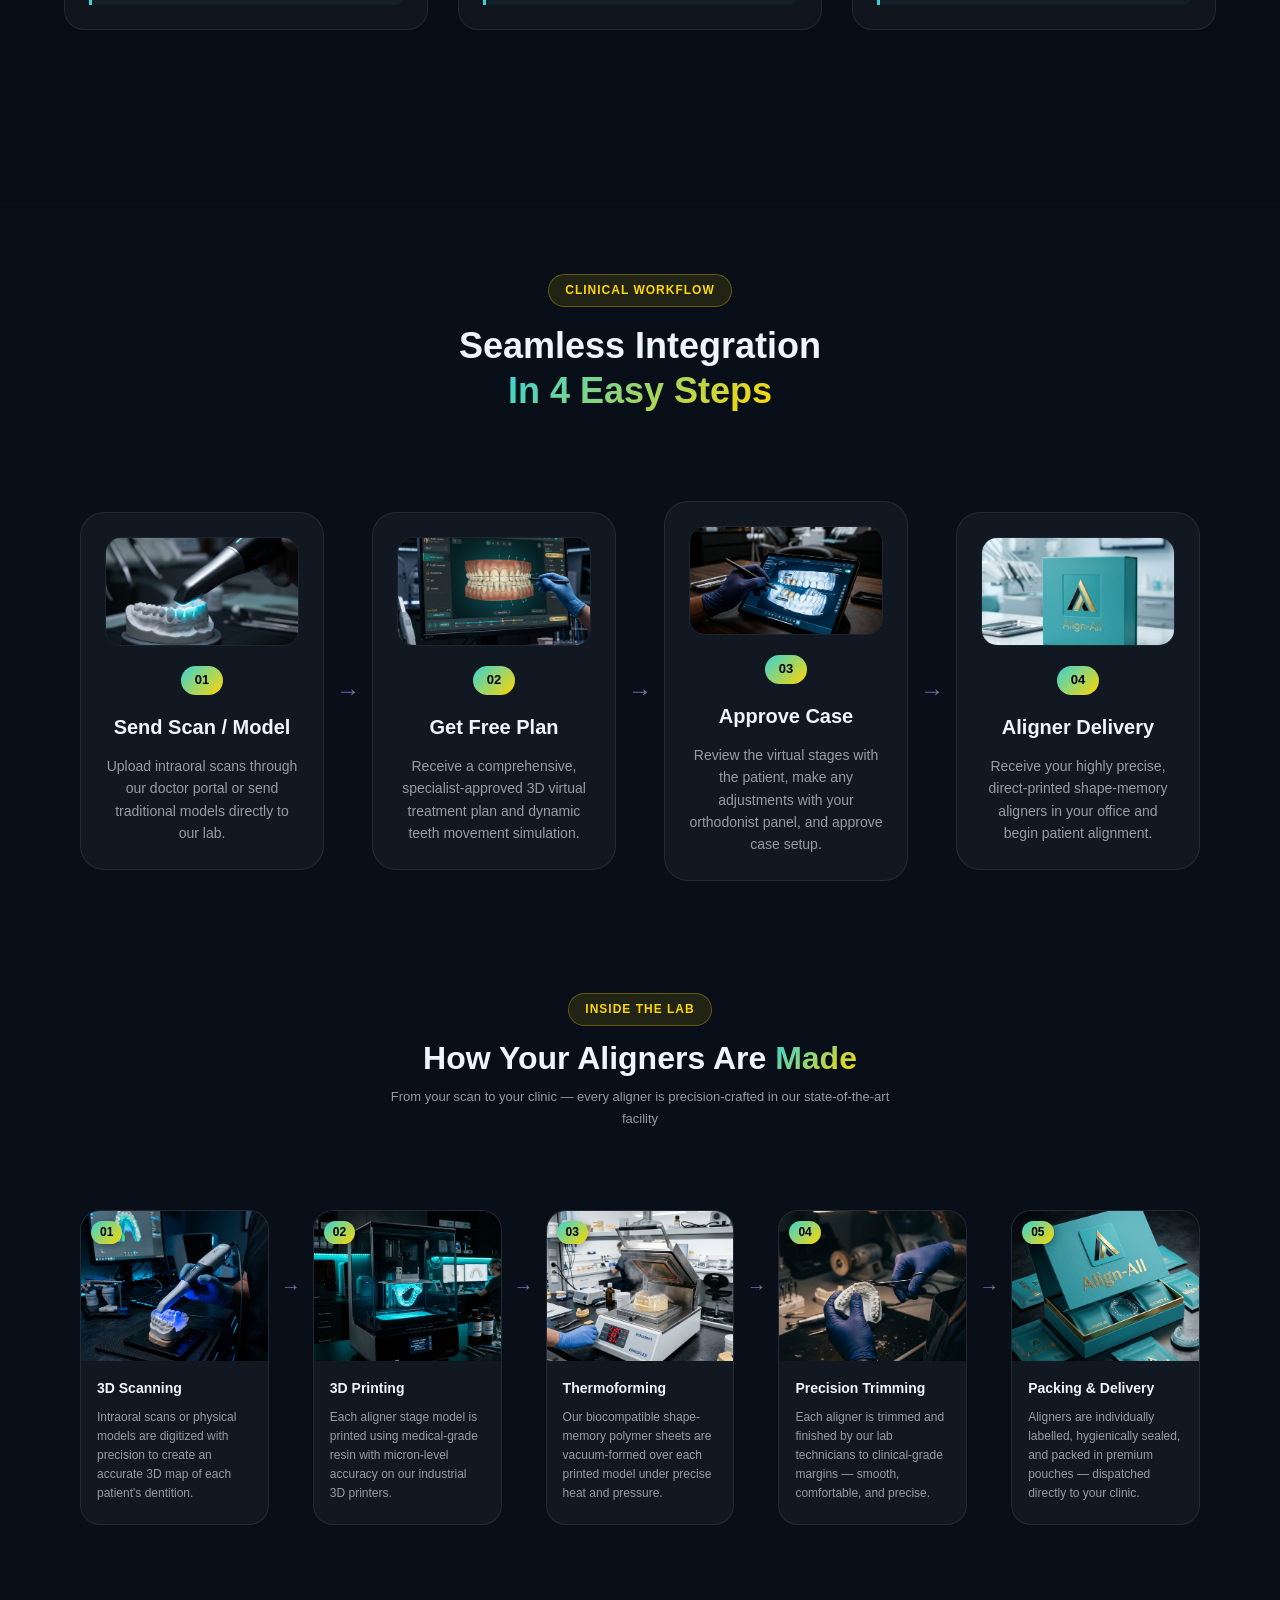
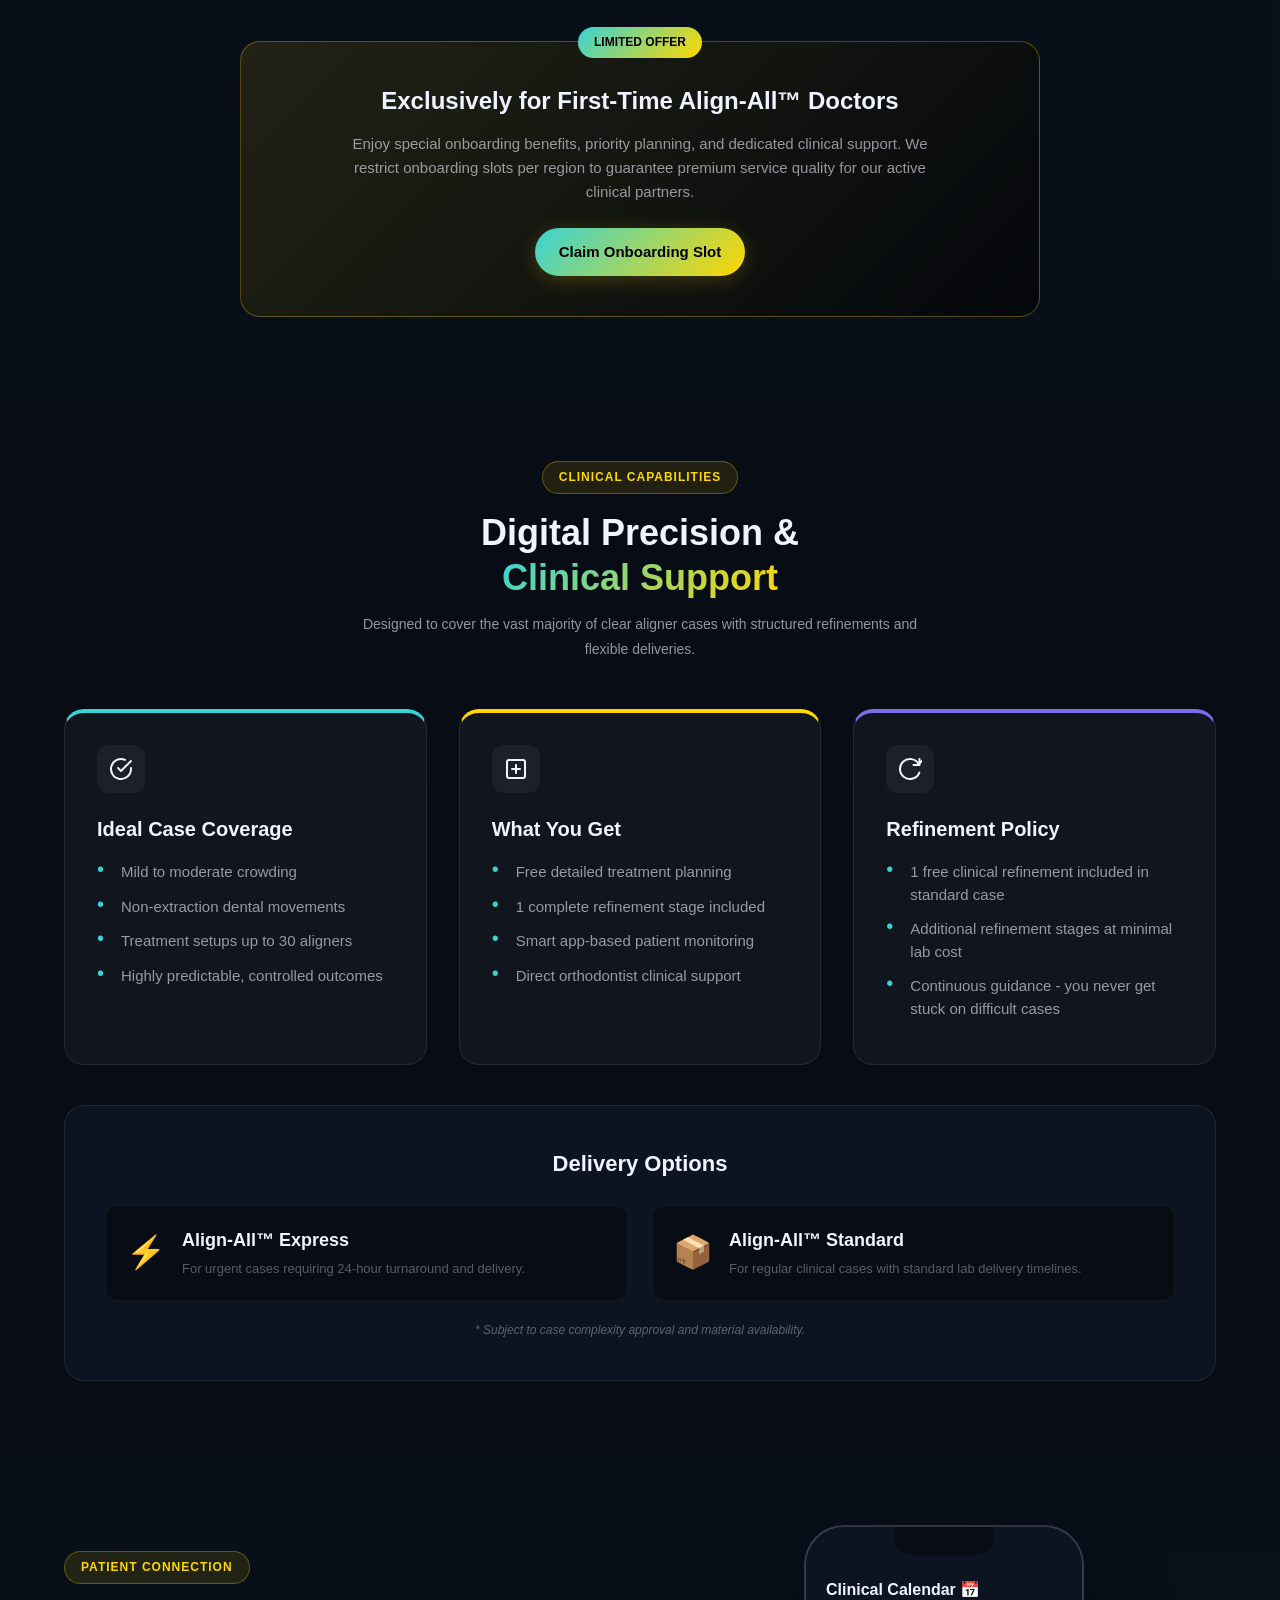
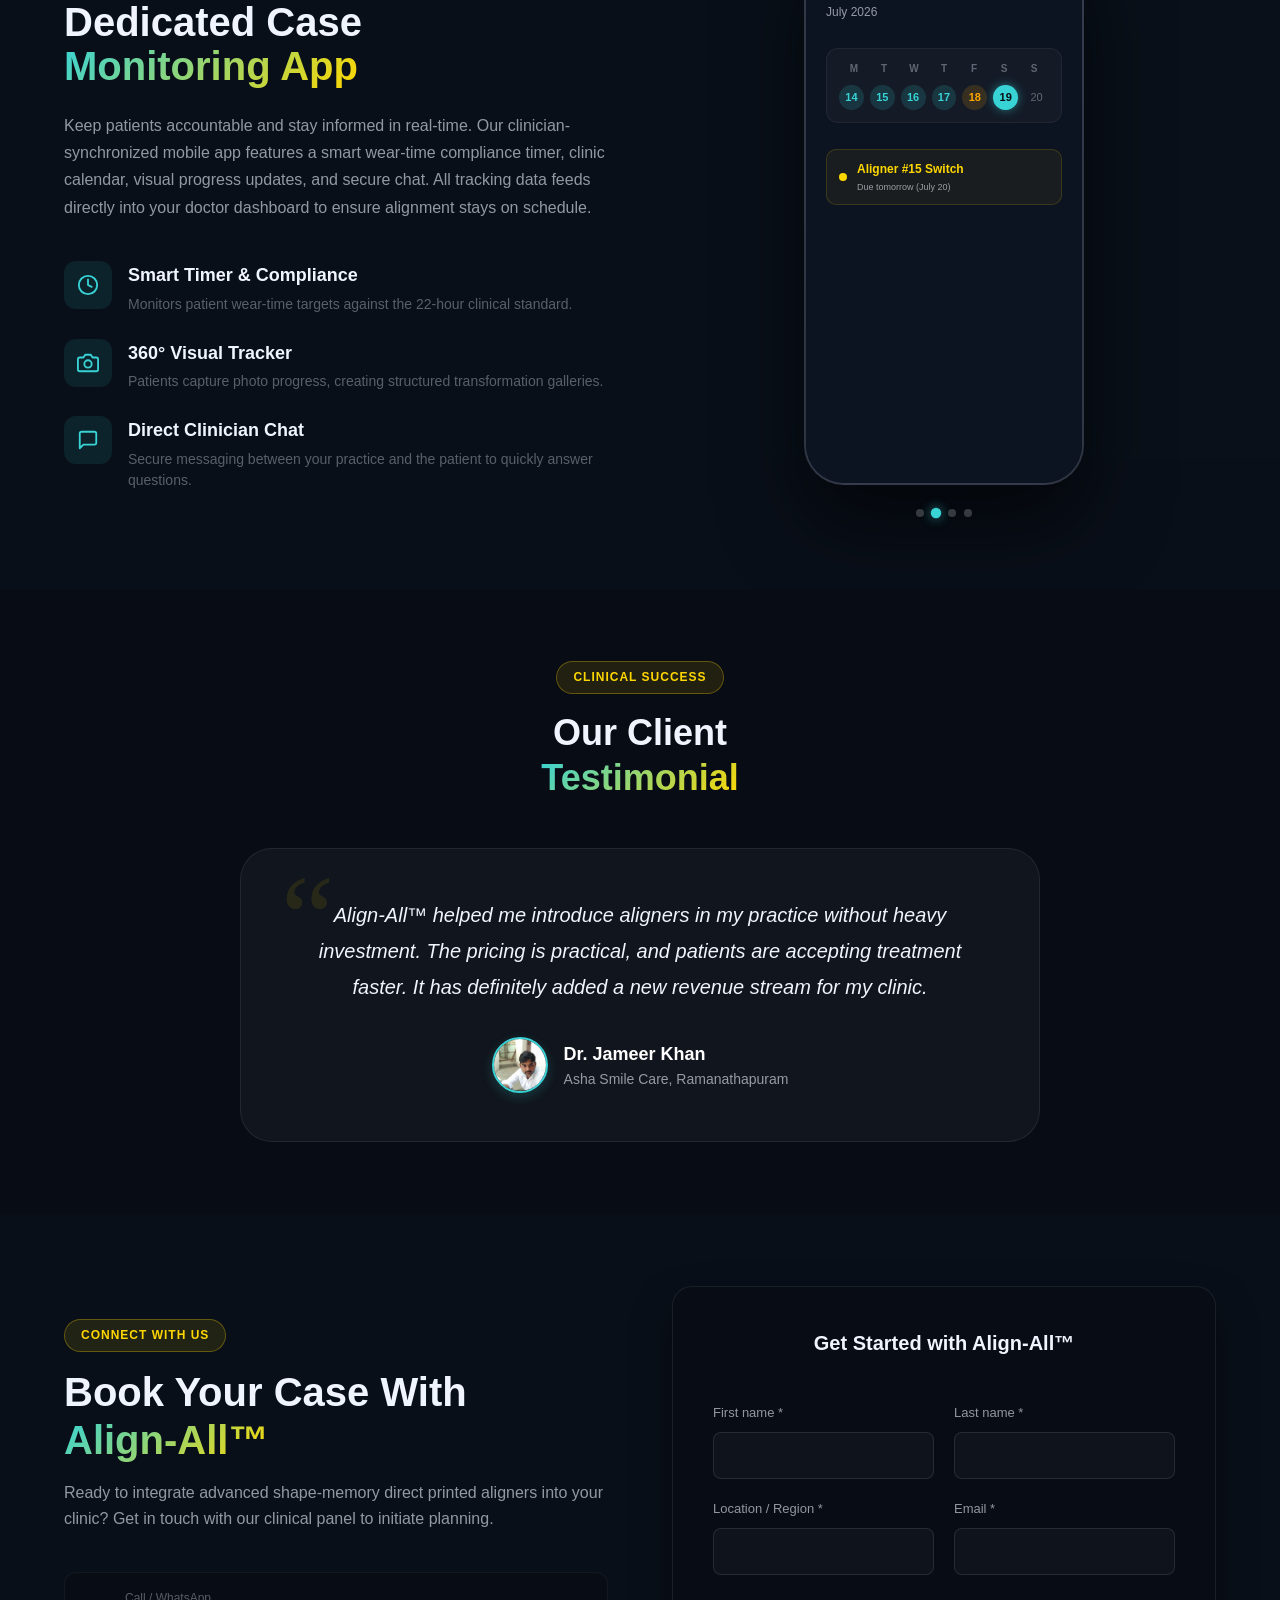
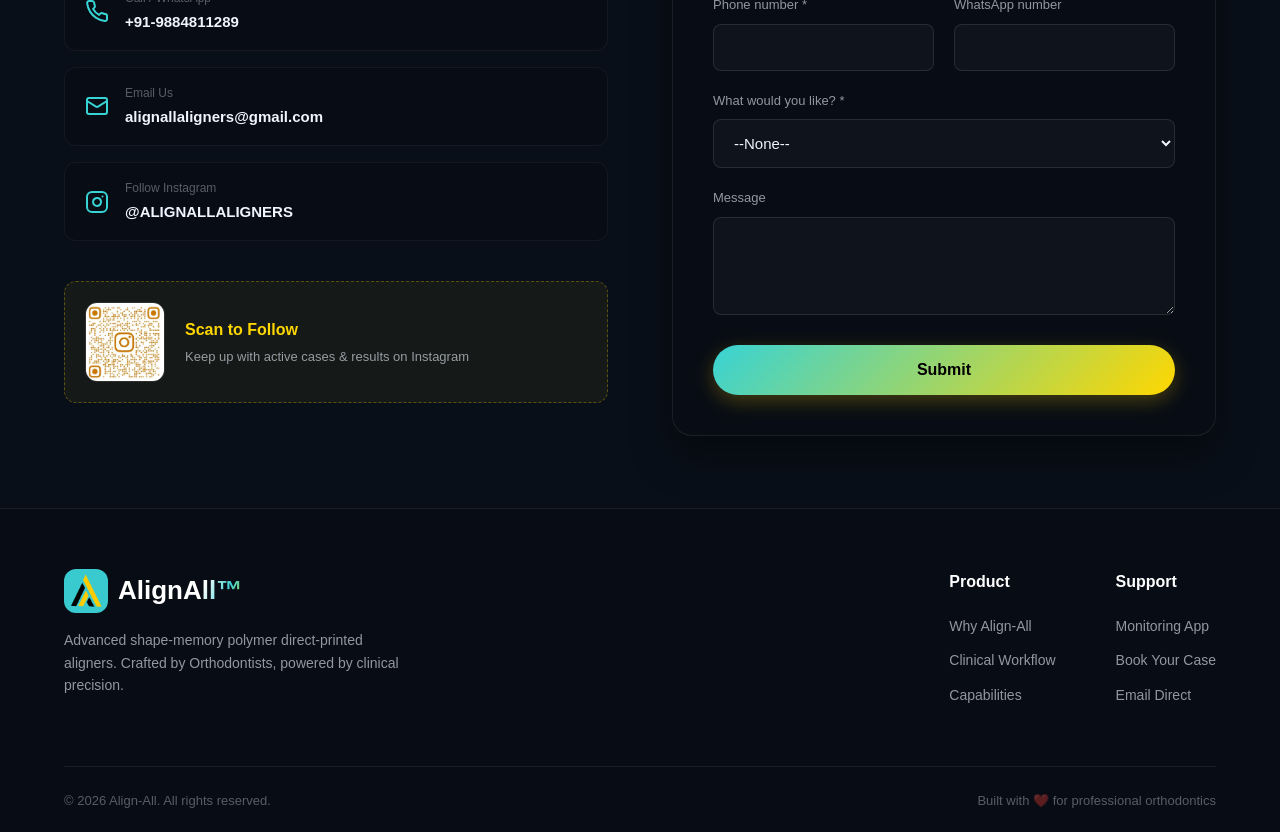
==== commit 94420192: "feat: remove giveaway button from hero section" ====
--- a/index.html
+++ b/index.html
@@ -82,9 +82,7 @@
           <a href="#contact" class="btn-primary" id="heroBookBtn">
             Book Your Case
           </a>
-          <button class="btn-giveaway" id="heroGiveawayBtn">
-            🎁 Win 3D Model
-          </button>
+
           <a href="#workflow" class="btn-secondary" id="heroLearnBtn">
             Explore Workflow
           </a>
--- a/style.css
+++ b/style.css
@@ -96,7 +96,7 @@
   width: 44px;
 }
 .nav-container {
-  max-width: 1200px; margin: 0 auto;
+  max-width: 1400px; margin: 0 auto;
   padding: 0 24px;
   display: flex; align-items: center; gap: 32px;
 }
@@ -129,6 +129,7 @@
   border-radius: 8px;
   position: relative;
   transition: color 0.25s ease, background 0.25s ease;
+  white-space: nowrap;
 }
 /* Underline starts hidden (left=right=50% = 0 width) */
 .nav-link::after {
@@ -158,7 +159,12 @@
 .nav-link.active::after {
   left: 14px; right: 14px;
 }
-.nav-cta { margin-left: 8px; }
+.nav-cta {
+  margin-left: 8px;
+  display: flex;
+  align-items: center;
+  gap: 10px;
+}
 .btn-primary-sm {
   display: inline-flex; align-items: center;
   background: var(--gradient);
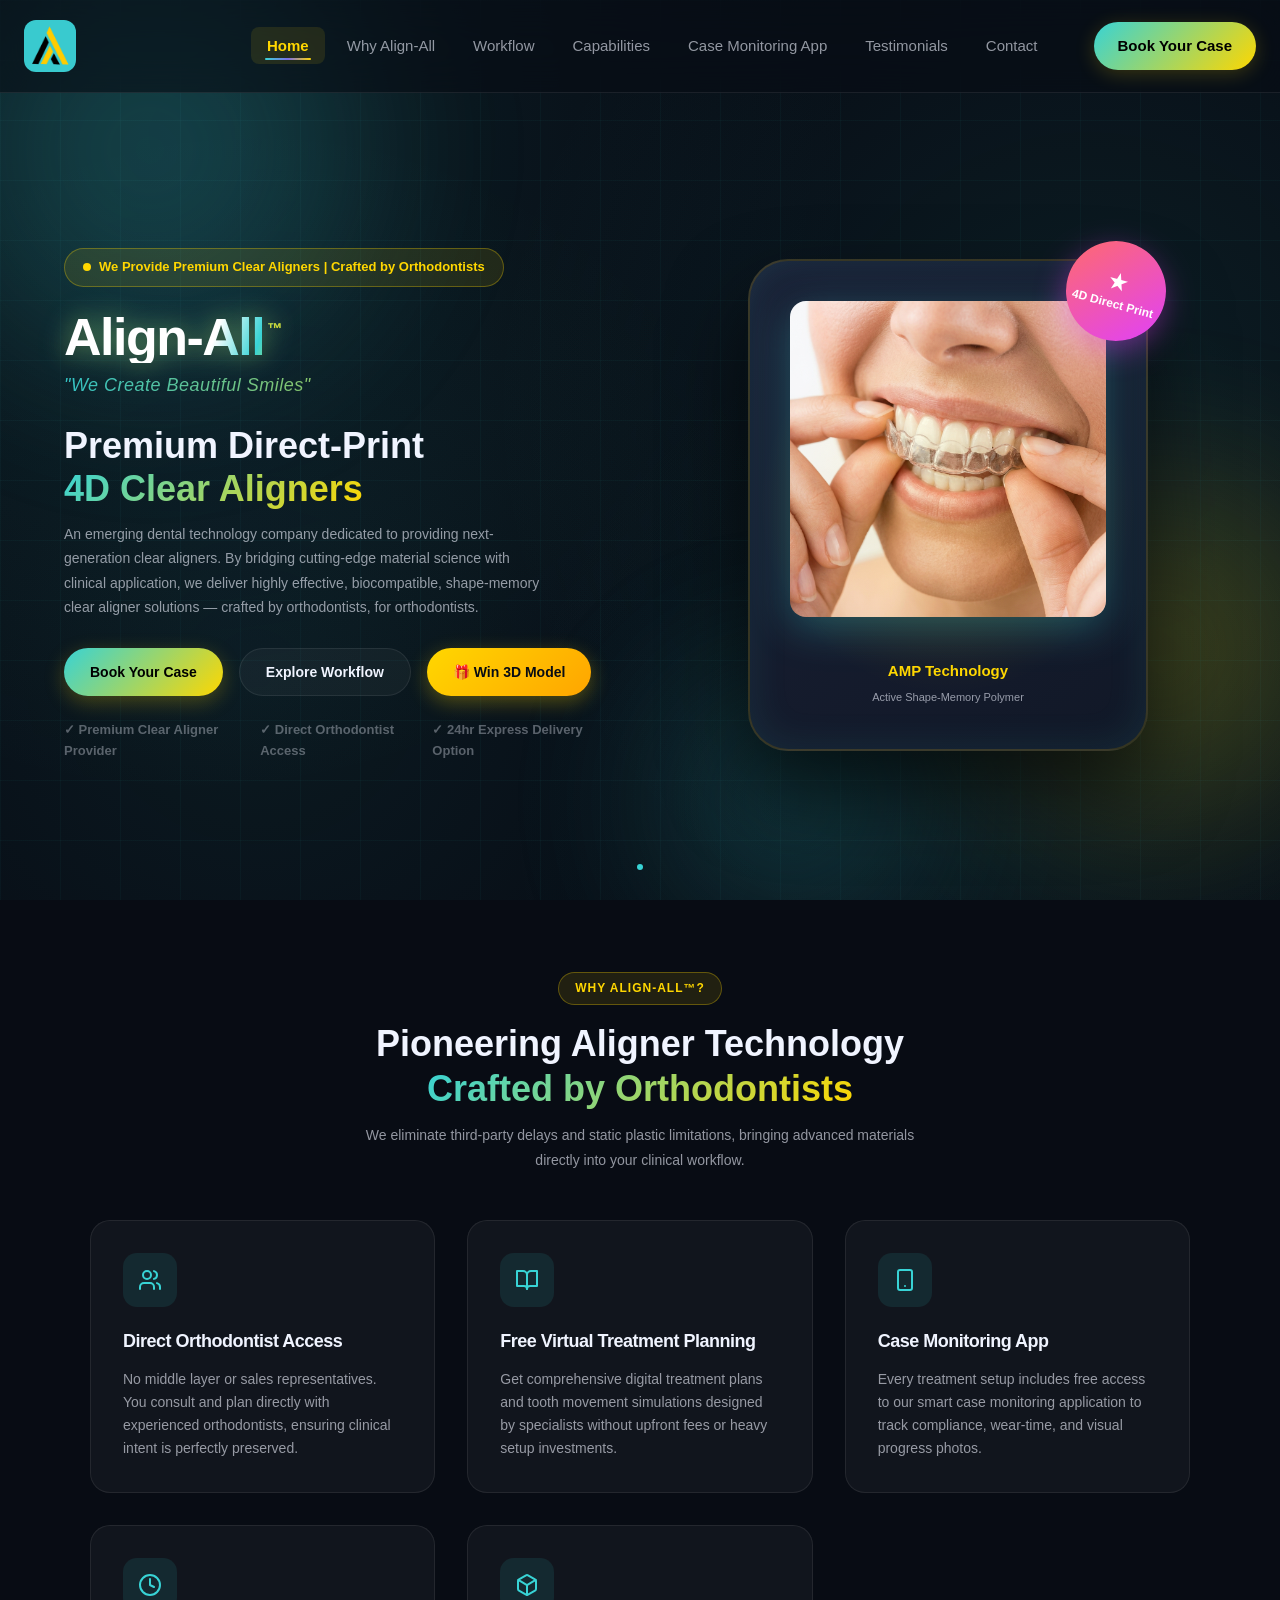
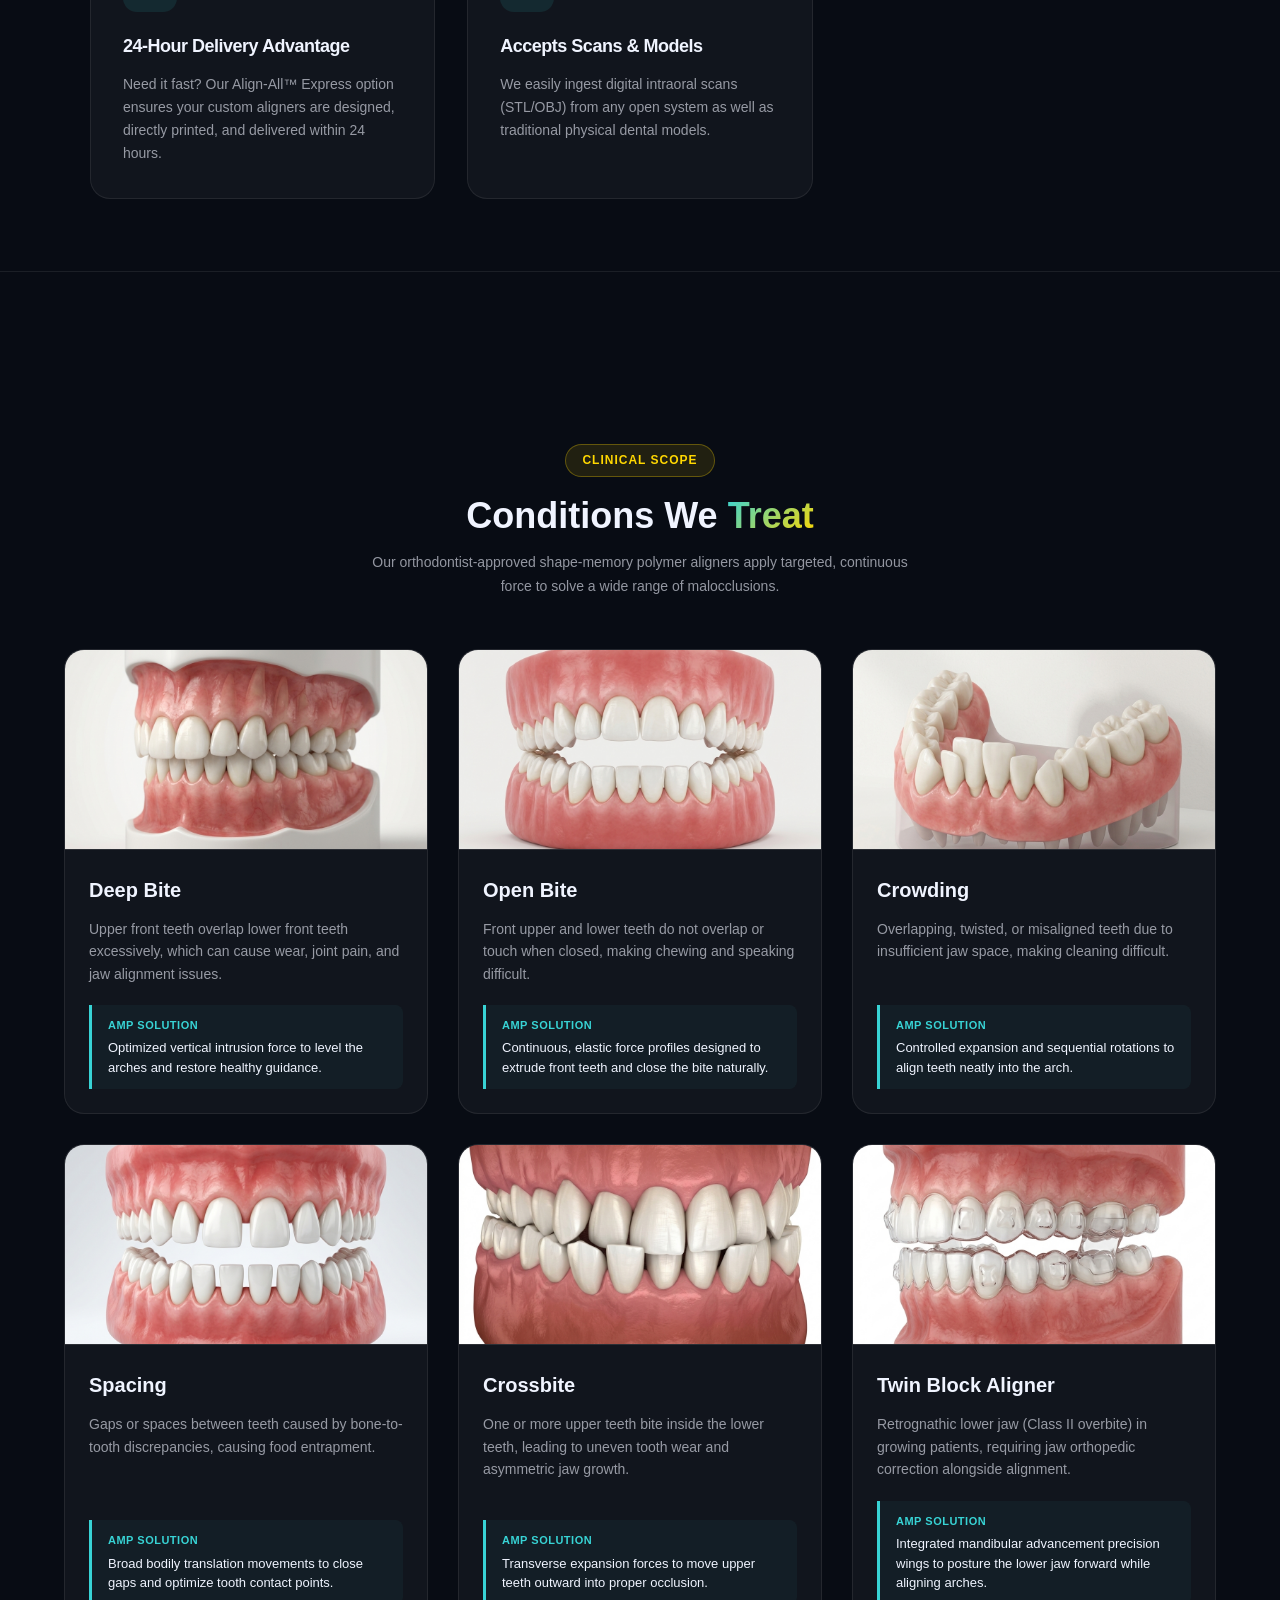
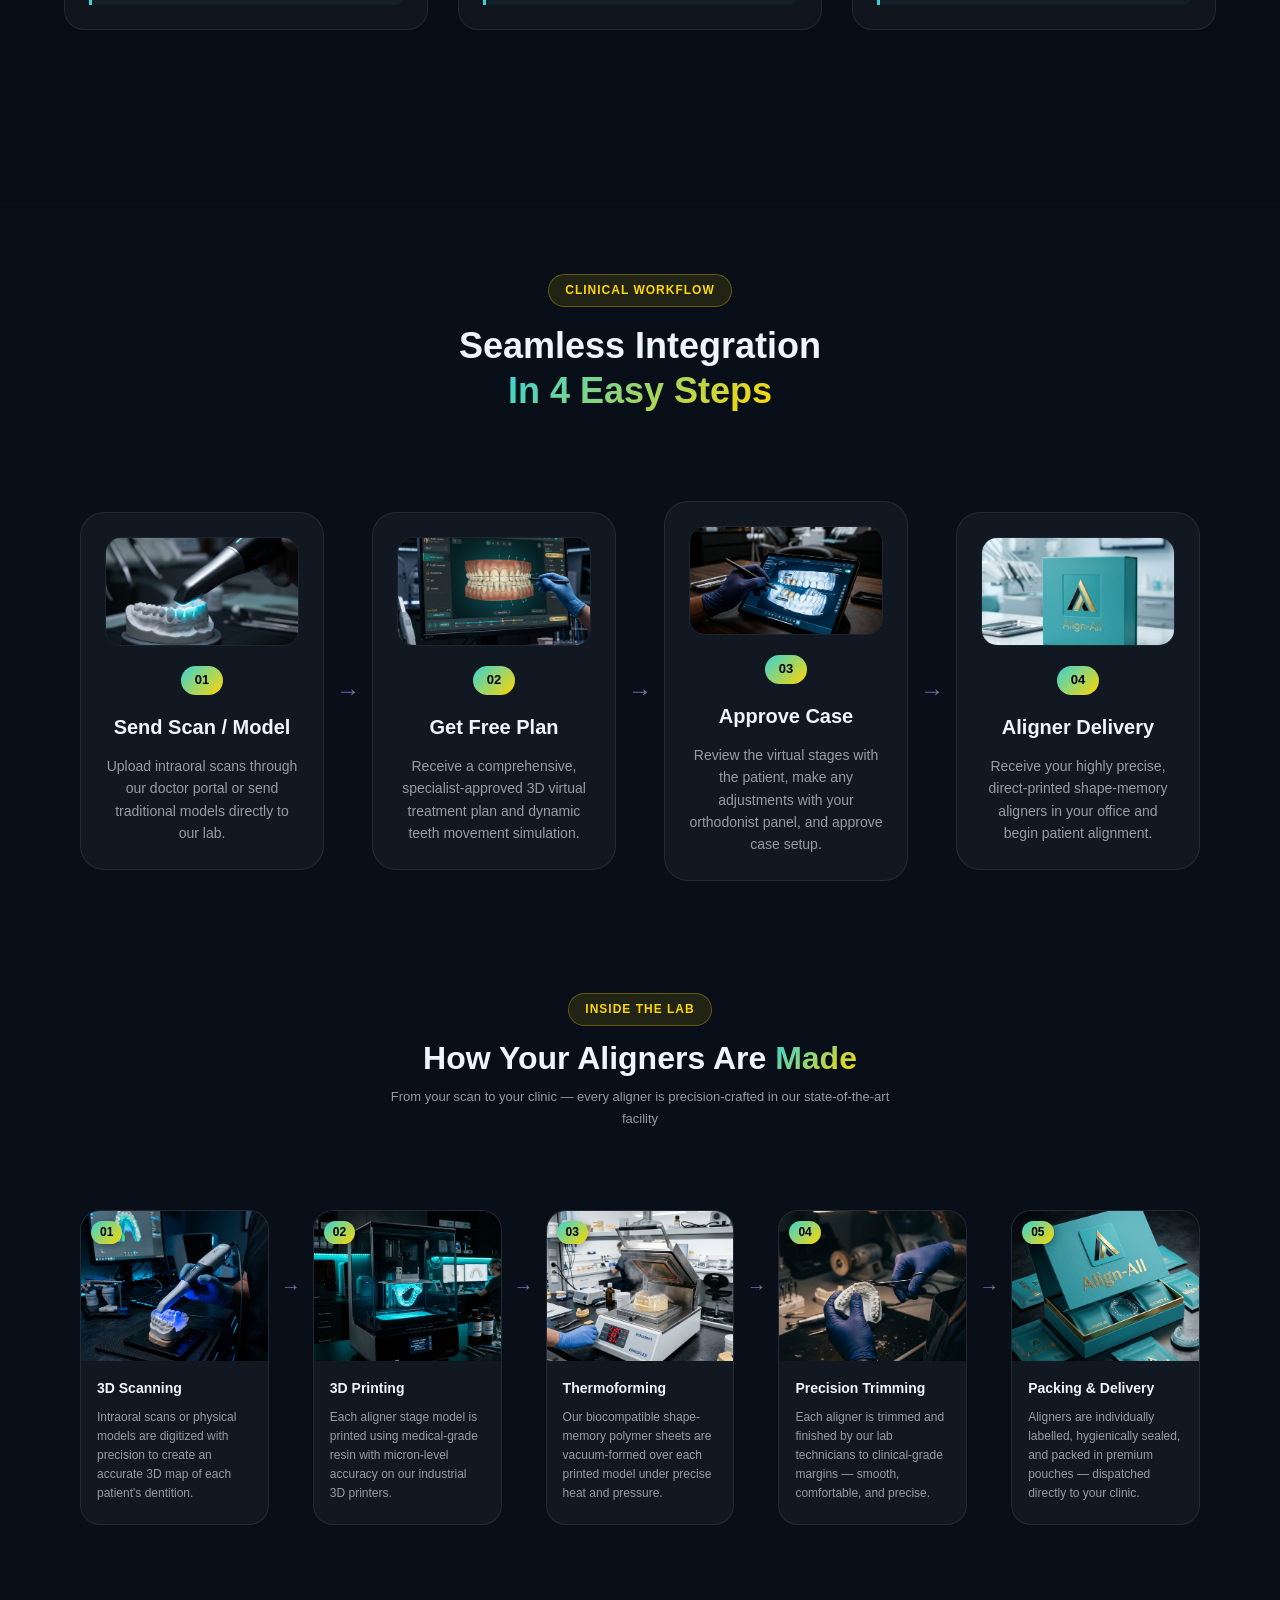
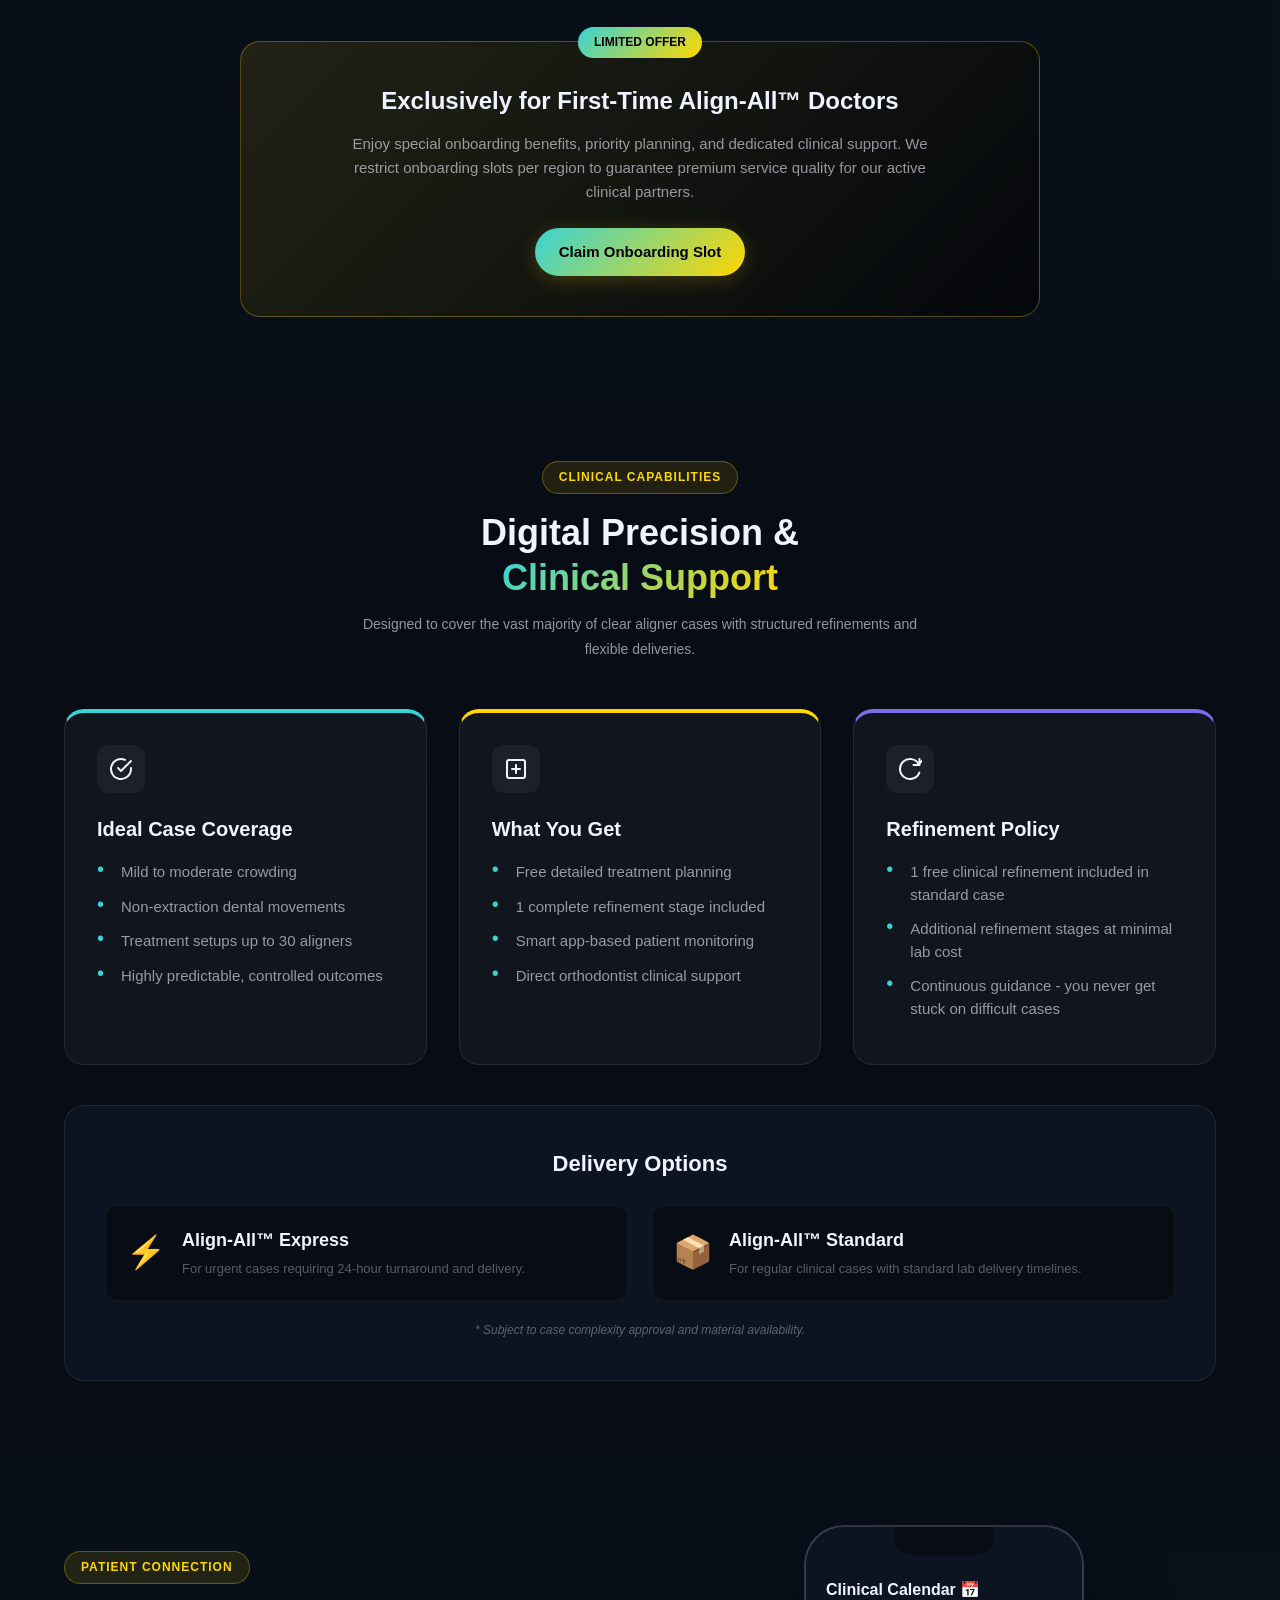
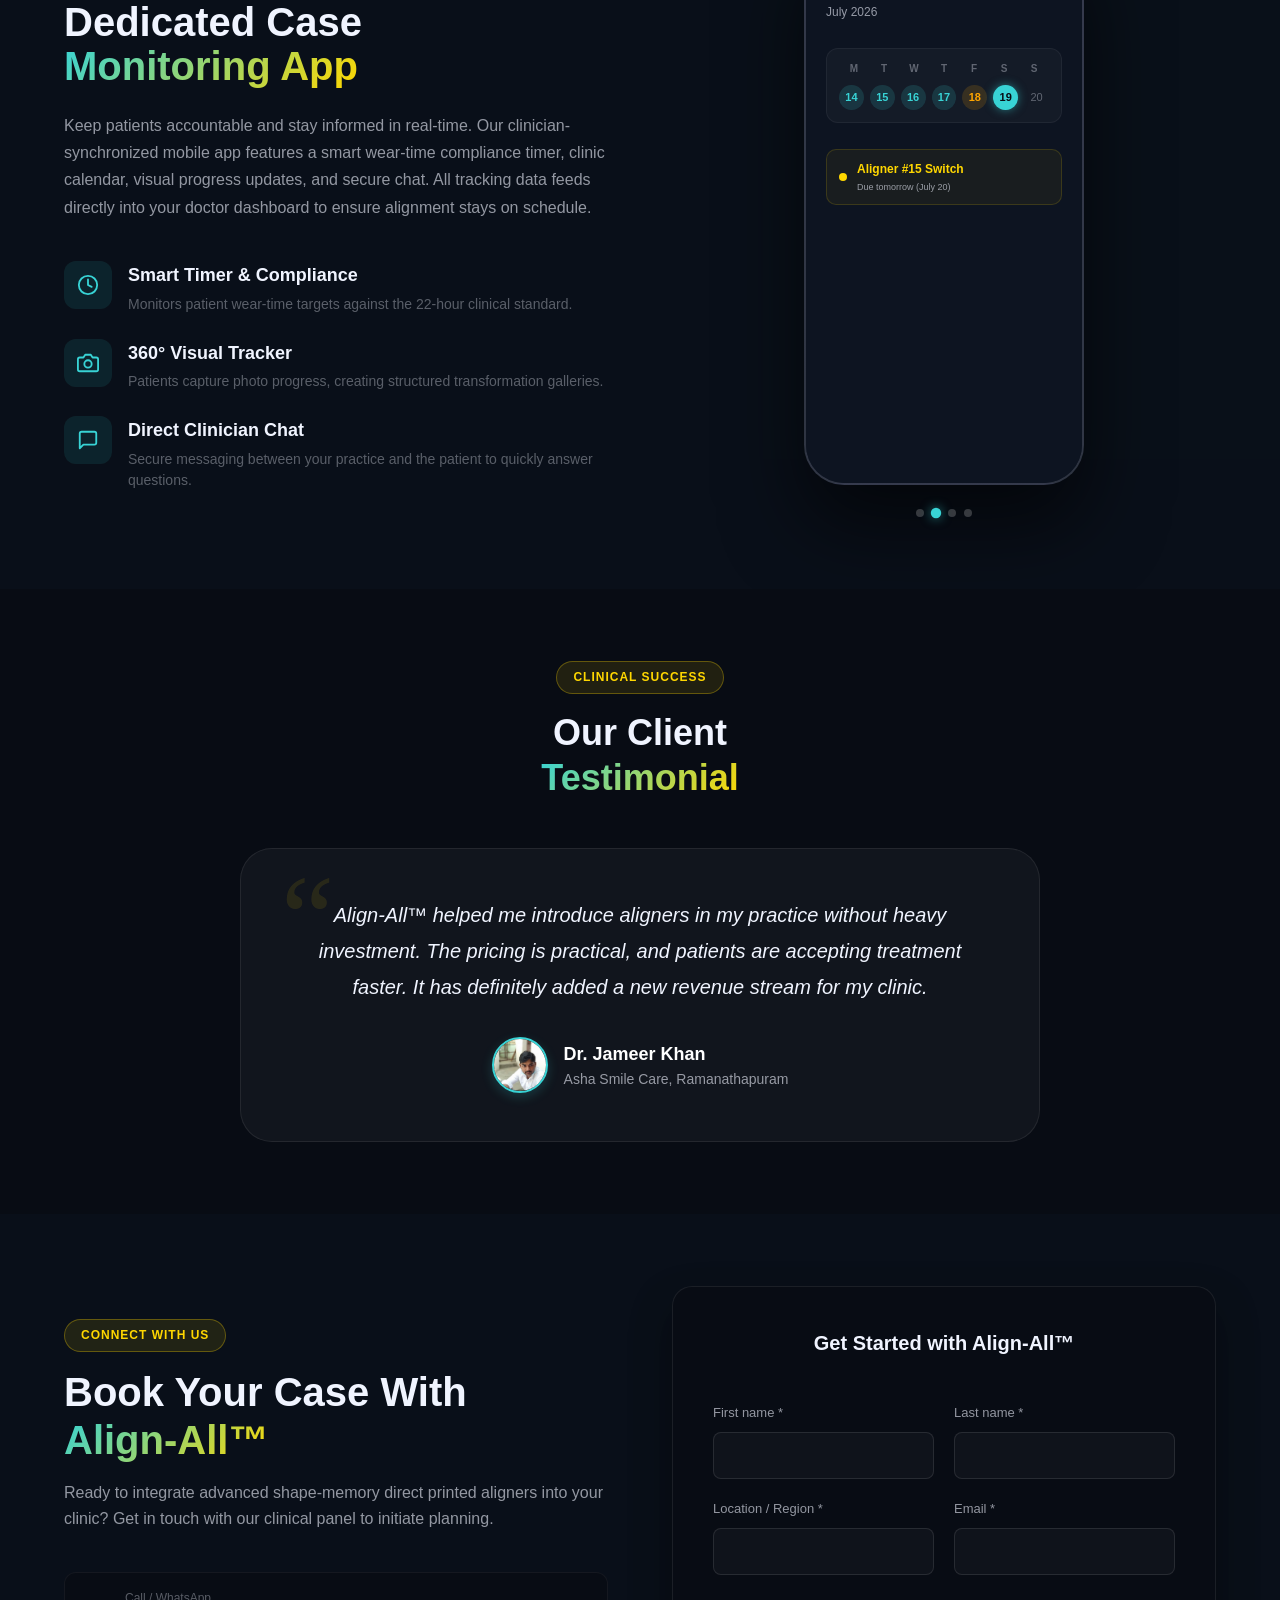
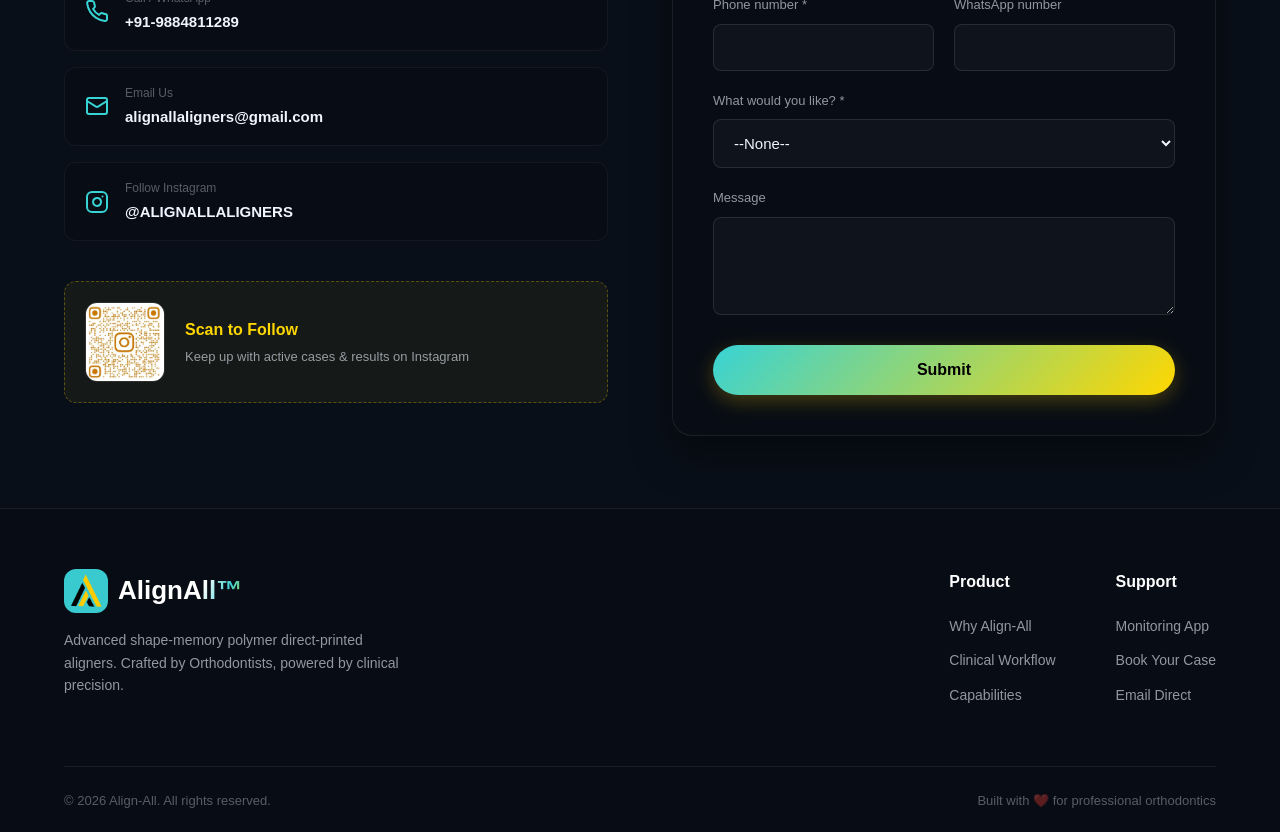
==== commit 9a3f5726: "feat: move giveaway button from header to hero section next to explore workflow" ====
--- a/index.html
+++ b/index.html
@@ -39,7 +39,6 @@
       </ul>
       <div class="nav-cta">
         <a href="#contact" class="btn-primary-sm">Book Your Case</a>
-        <button class="btn-giveaway-sm" id="navGiveawayBtn">🎁 Win 3D Model</button>
       </div>
       <button class="hamburger" id="hamburger" aria-label="Toggle menu">
         <span></span><span></span><span></span>
@@ -82,10 +81,12 @@
           <a href="#contact" class="btn-primary" id="heroBookBtn">
             Book Your Case
           </a>
-
           <a href="#workflow" class="btn-secondary" id="heroLearnBtn">
             Explore Workflow
           </a>
+          <button class="btn-giveaway" id="heroGiveawayBtn">
+            🎁 Win 3D Model
+          </button>
         </div>
         <div class="hero-features-badge">
           <span>✓ Premium Clear Aligner Provider</span>
@@ -888,11 +889,7 @@
           <input type="text" id="giveawayName" name="fullName" required placeholder="Dr. John Doe" />
         </div>
         
-        <div class="form-group">
-          <label for="giveawayWhatsapp">WhatsApp Number *</label>
-          <input type="tel" id="giveawayWhatsapp" name="whatsapp" required placeholder="+91 98765 43210" />
-          <small class="form-help">We will contact you on this number to deliver your 3D printed dental model.</small>
-        </div>
+
         
         <div class="form-group">
           <label for="giveawayDesignation">Designation / Clinic Name</label>
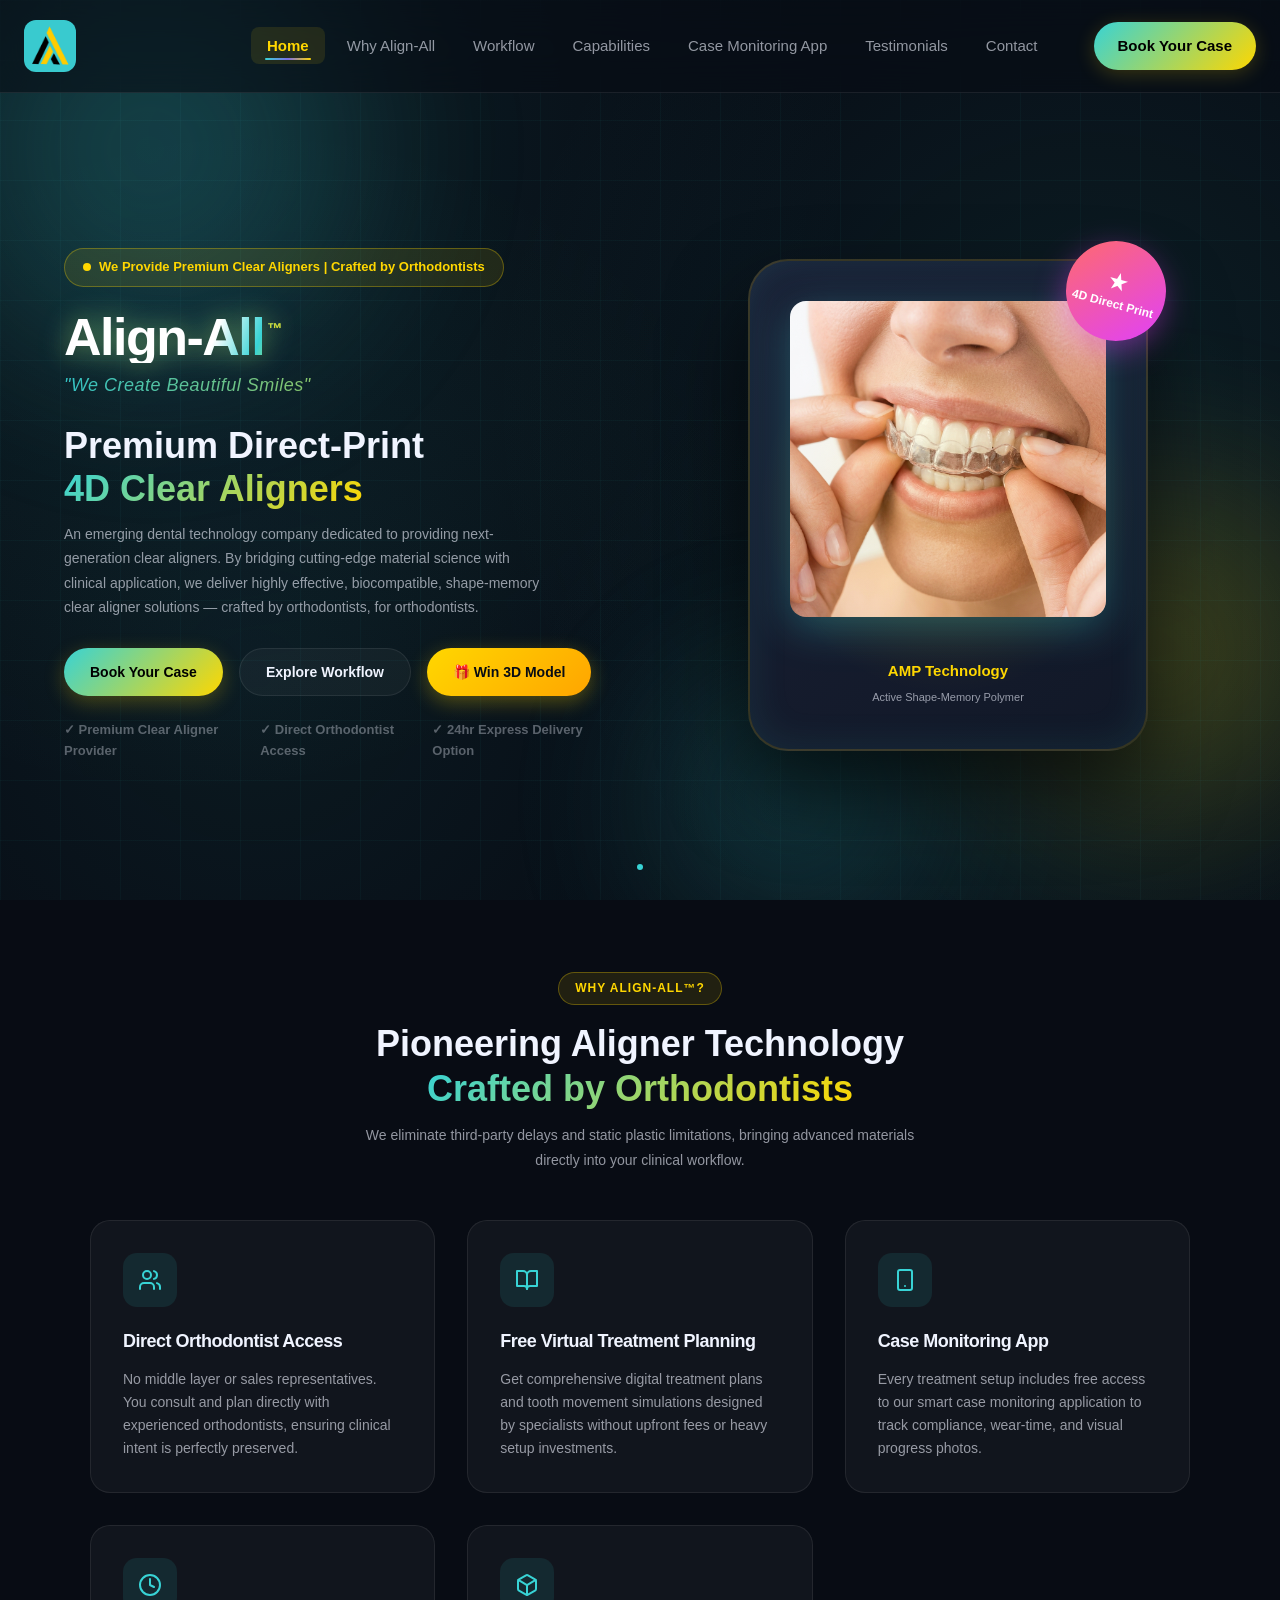
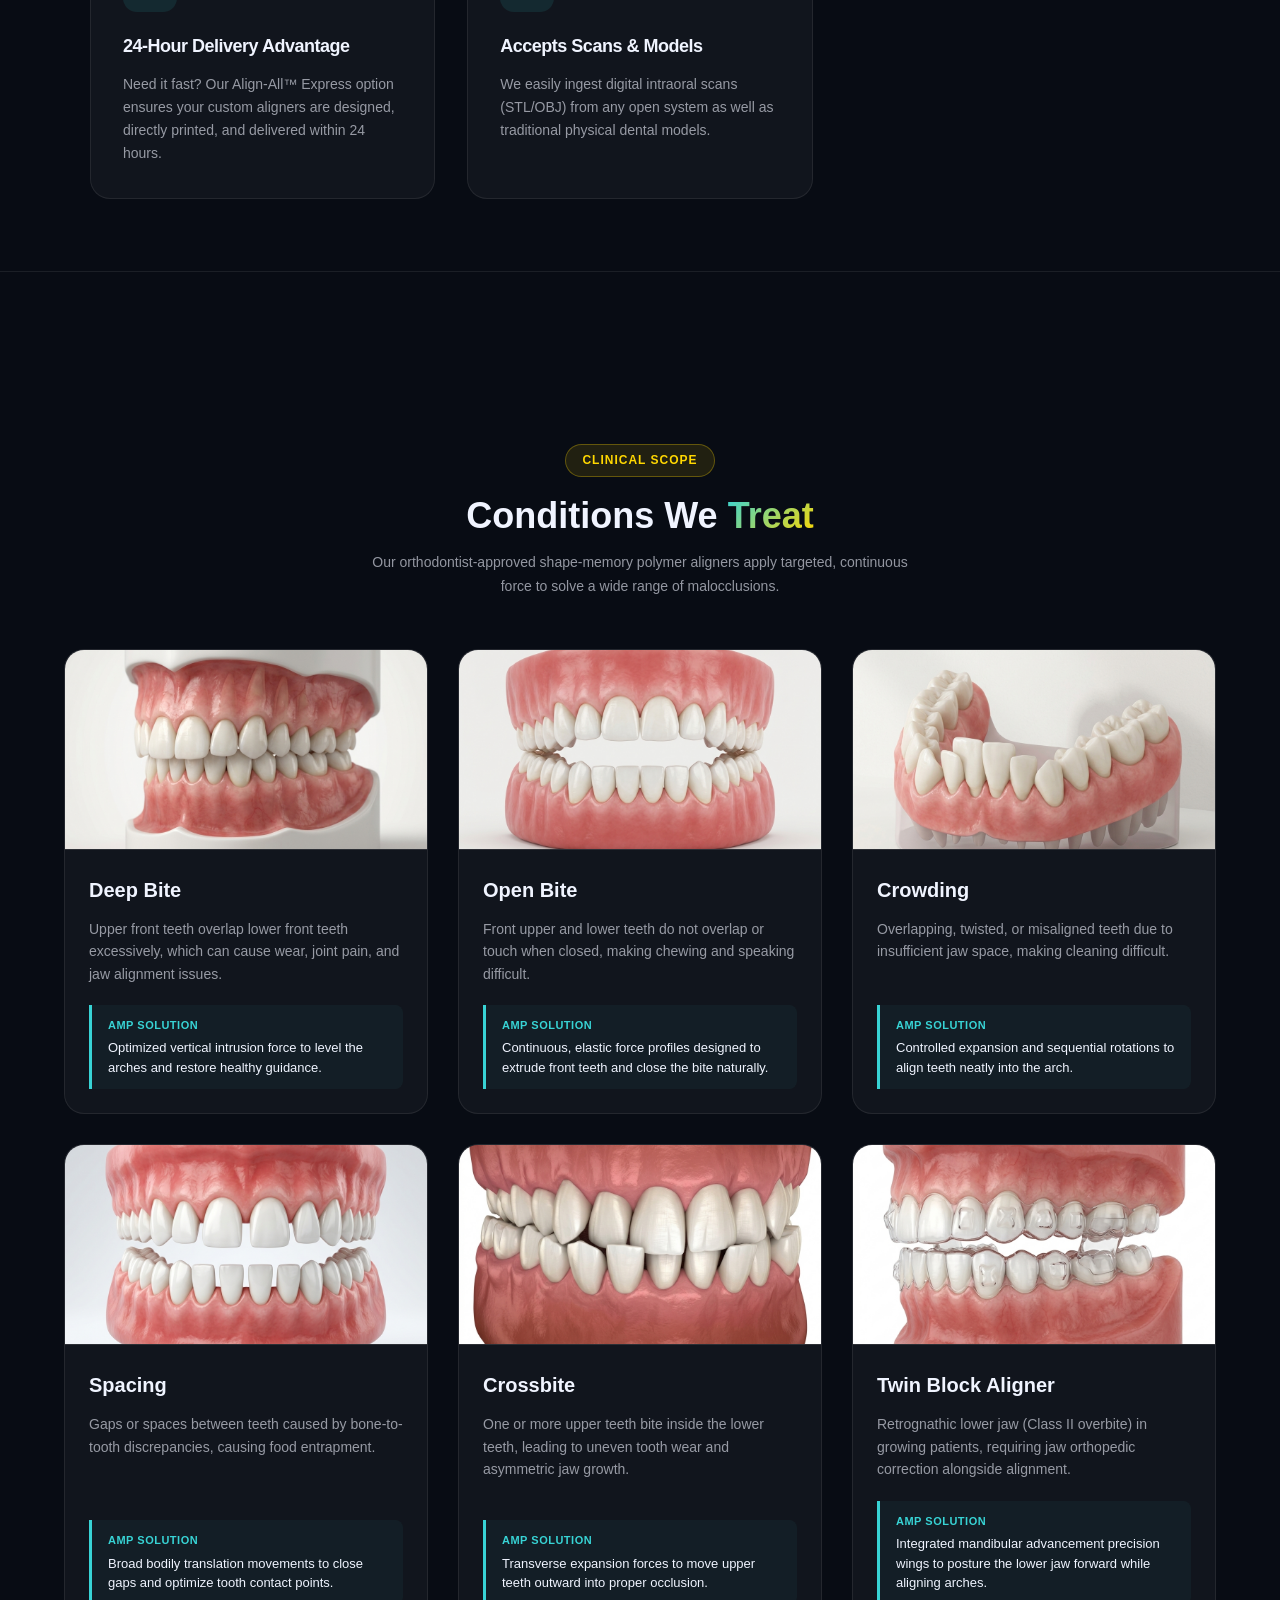
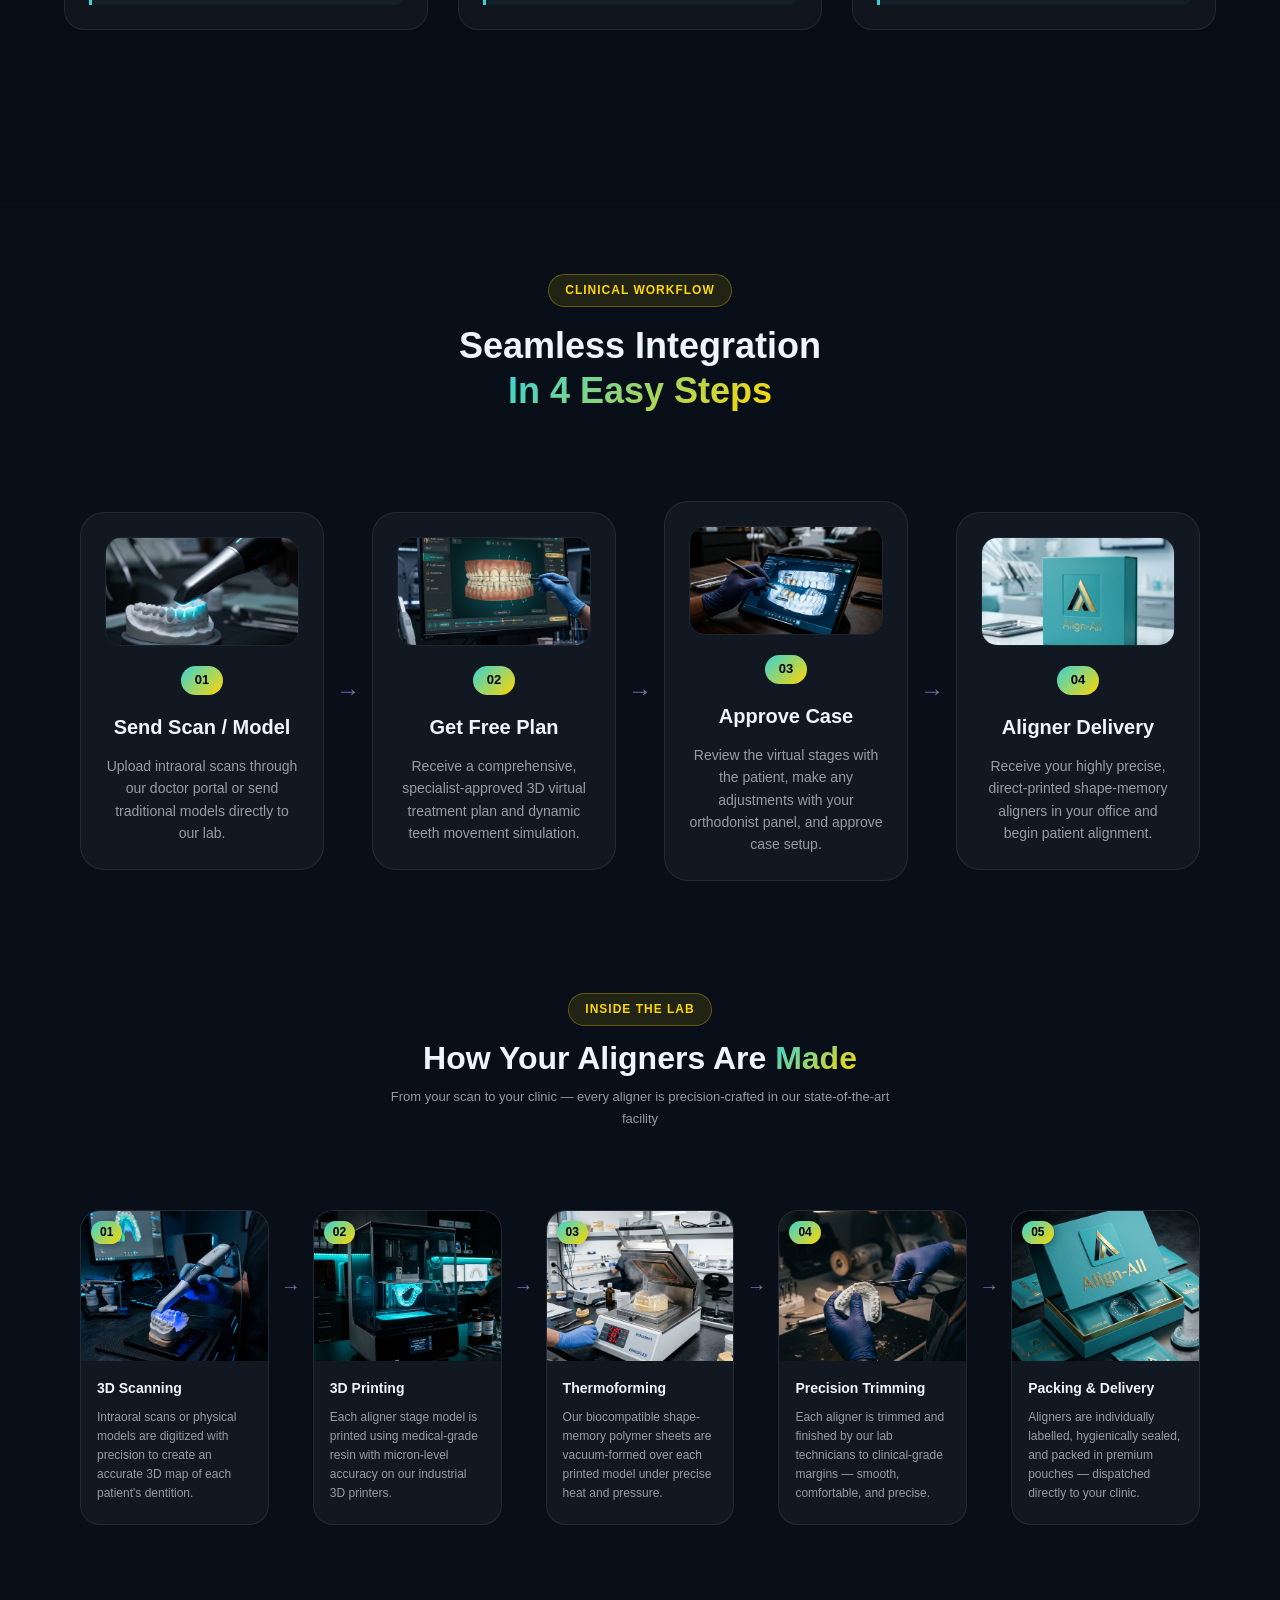
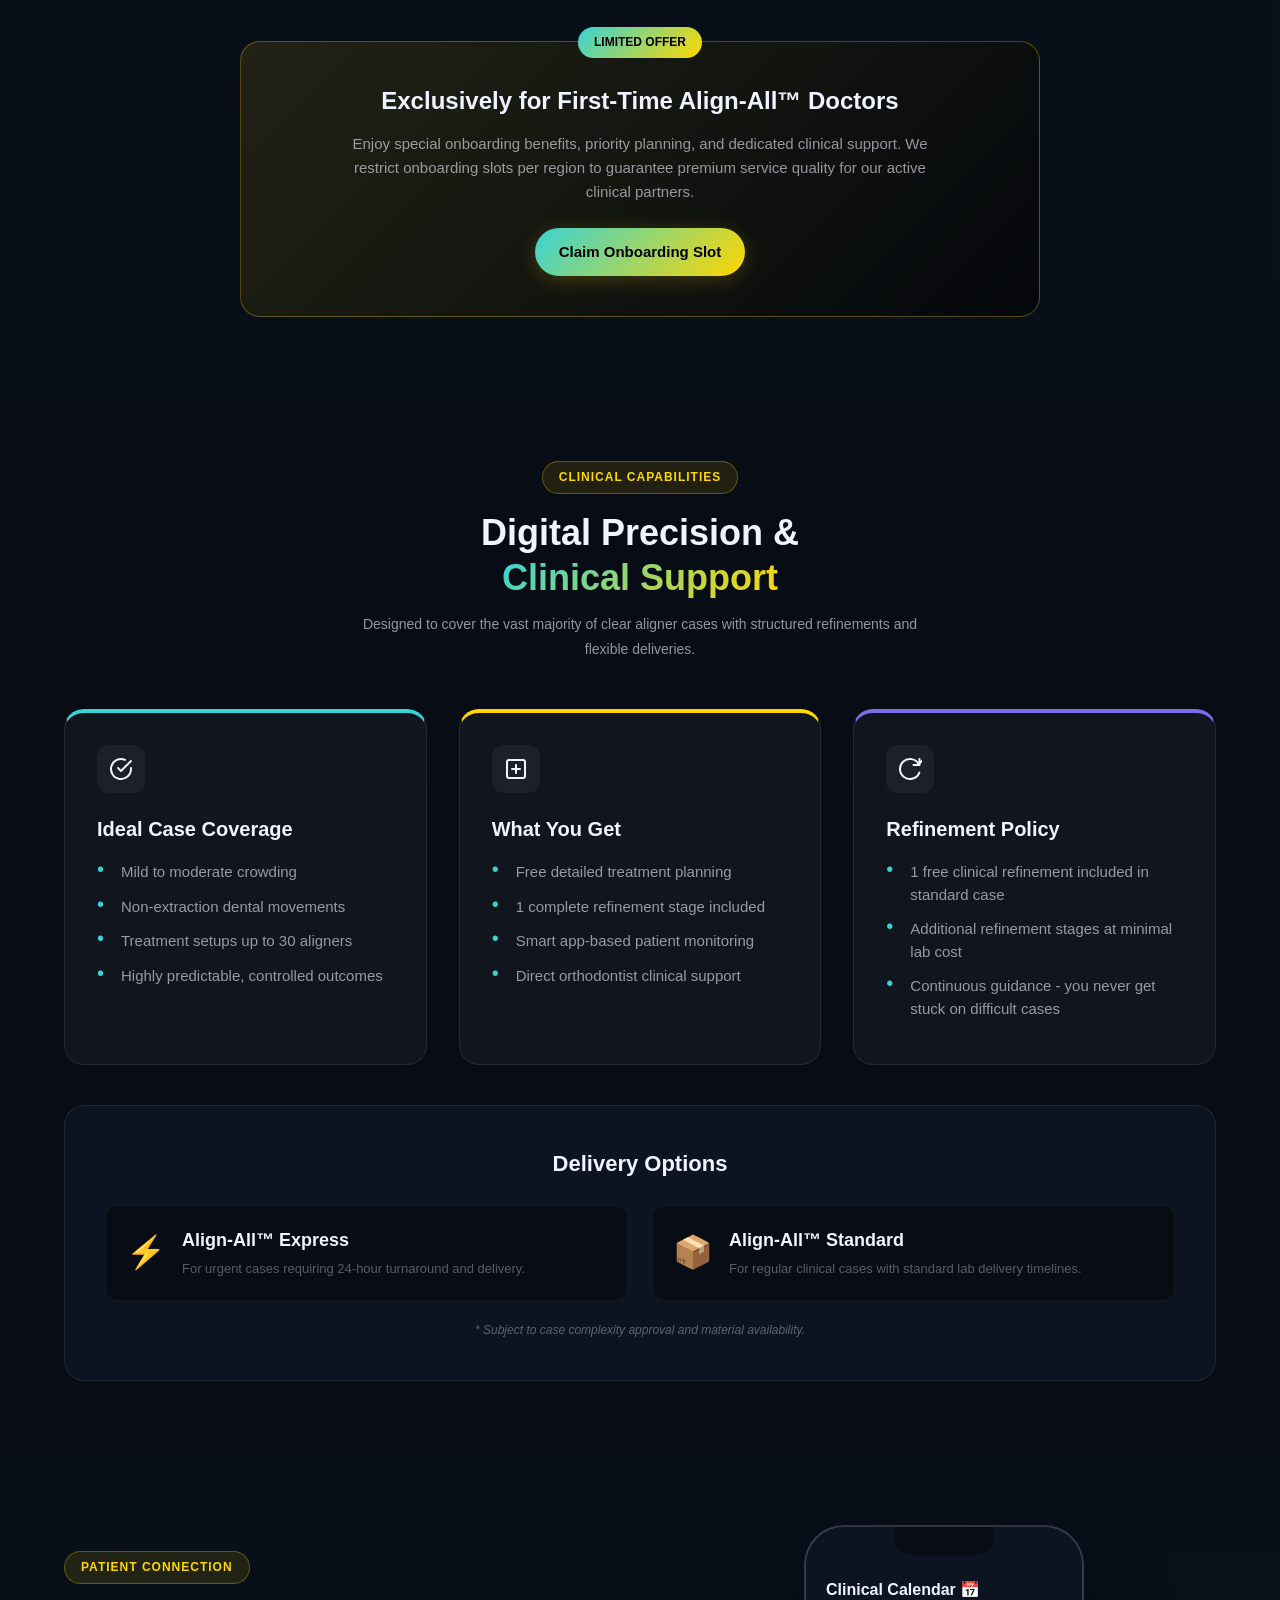
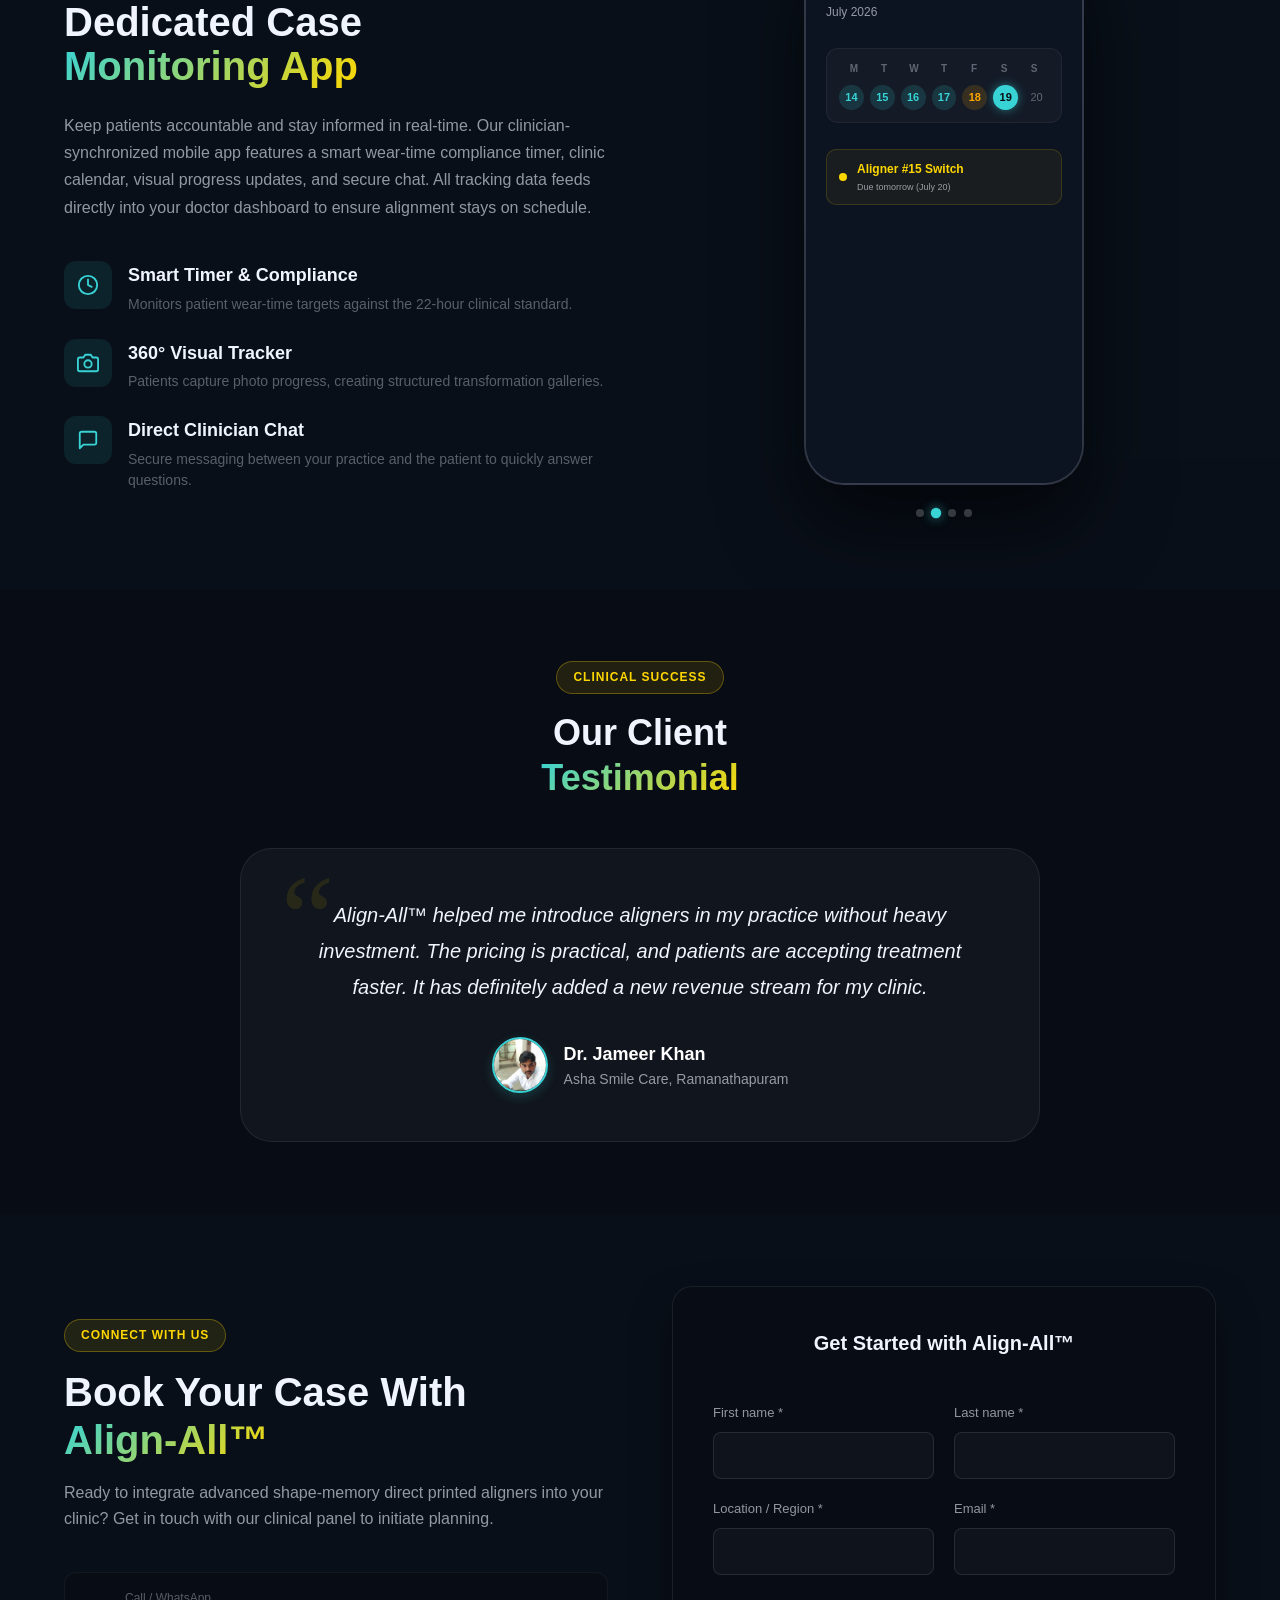
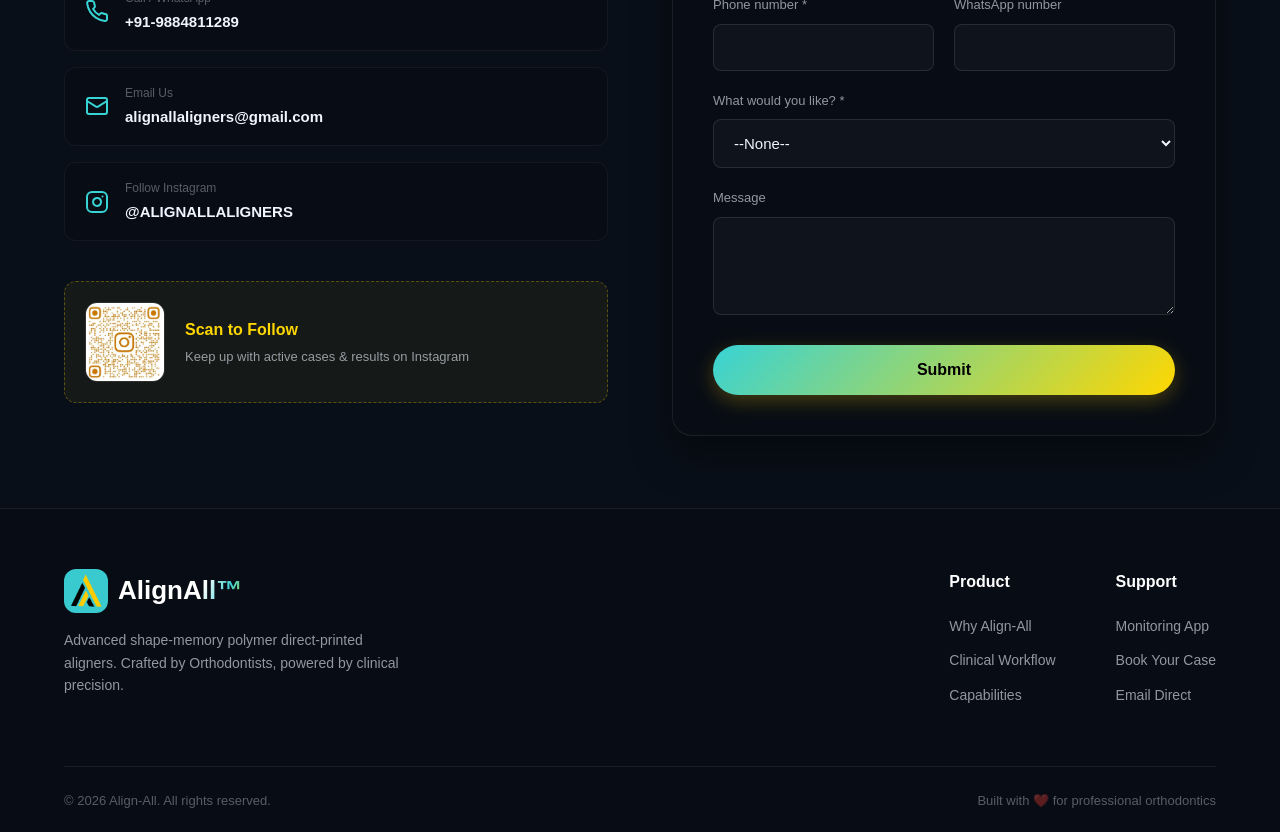
==== commit bb7171ea: "fix: add cache-busting to app.js script tag to force load new script URL" ====
--- a/index.html
+++ b/index.html
@@ -901,7 +901,7 @@
     </div>
   </div>
 
-  <script src="app.js"></script>
+  <script src="app.js?v=2"></script>
 </body>
 </html>
 
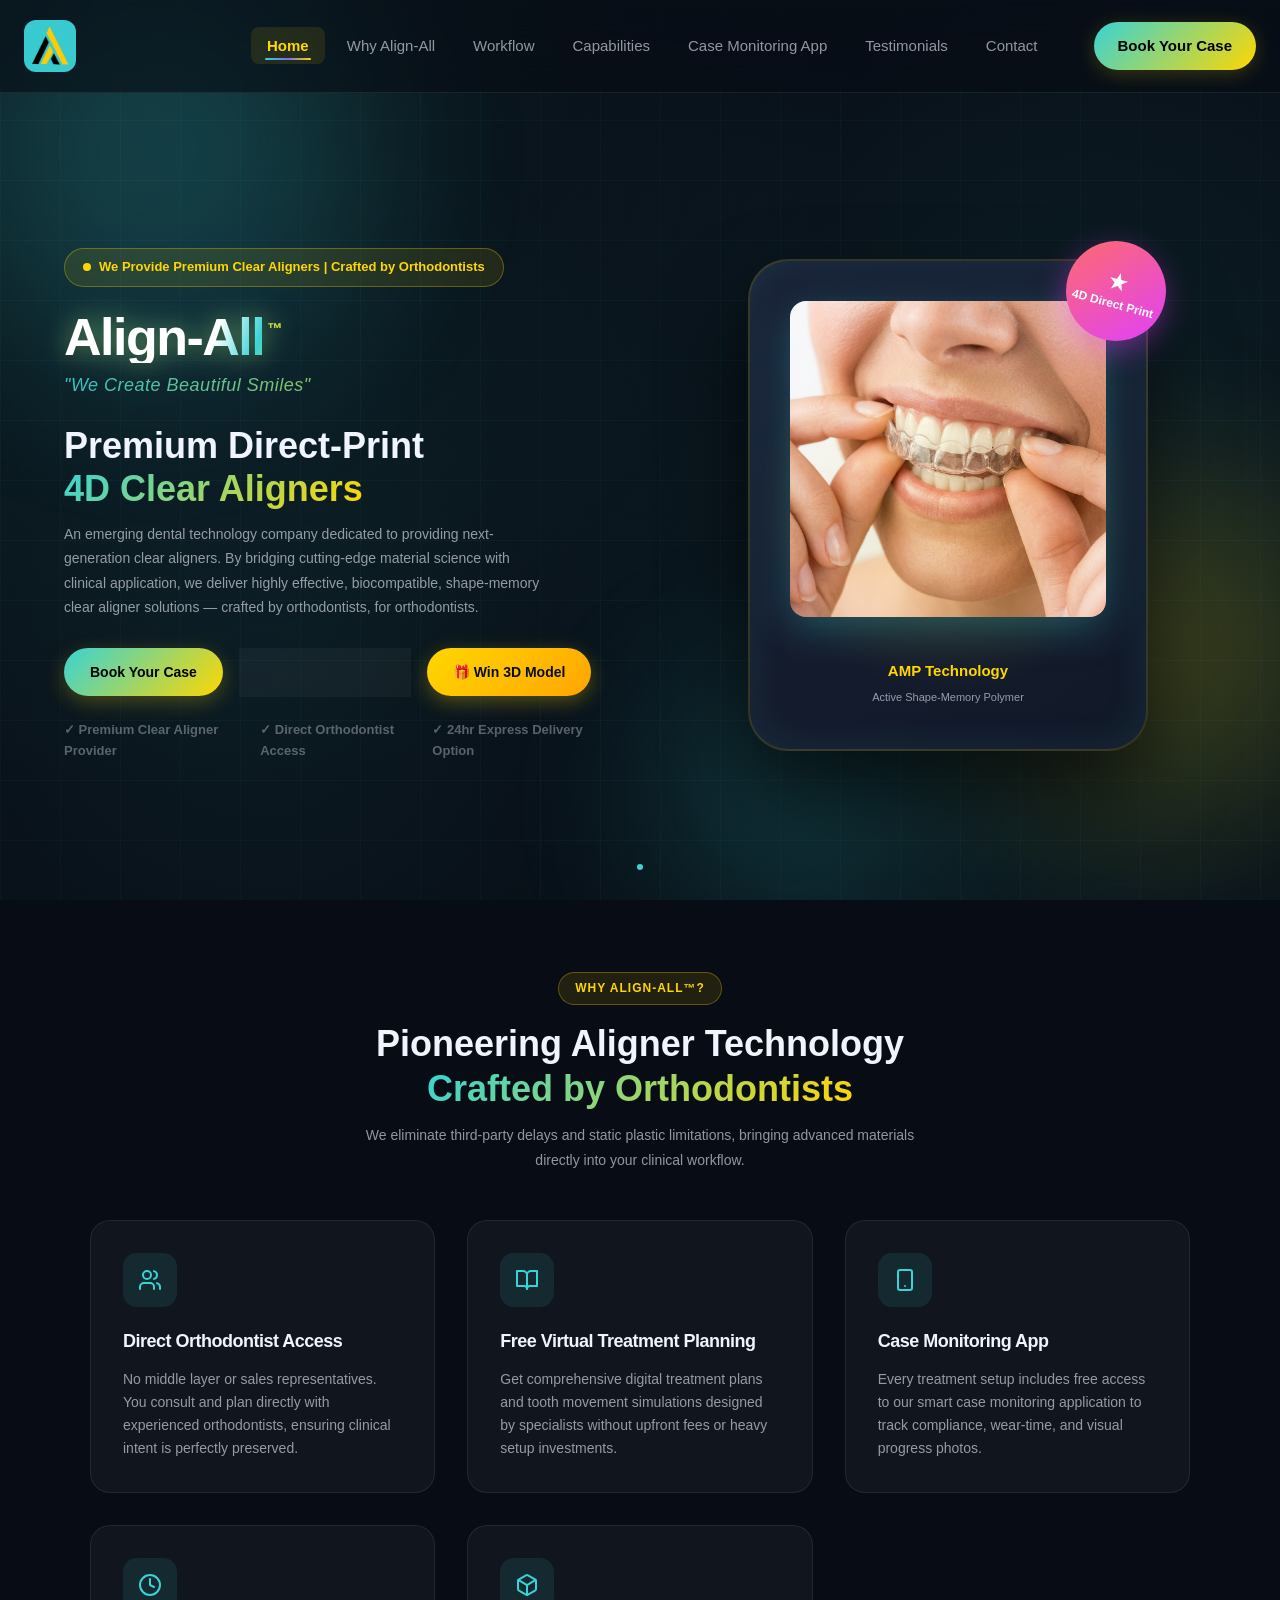
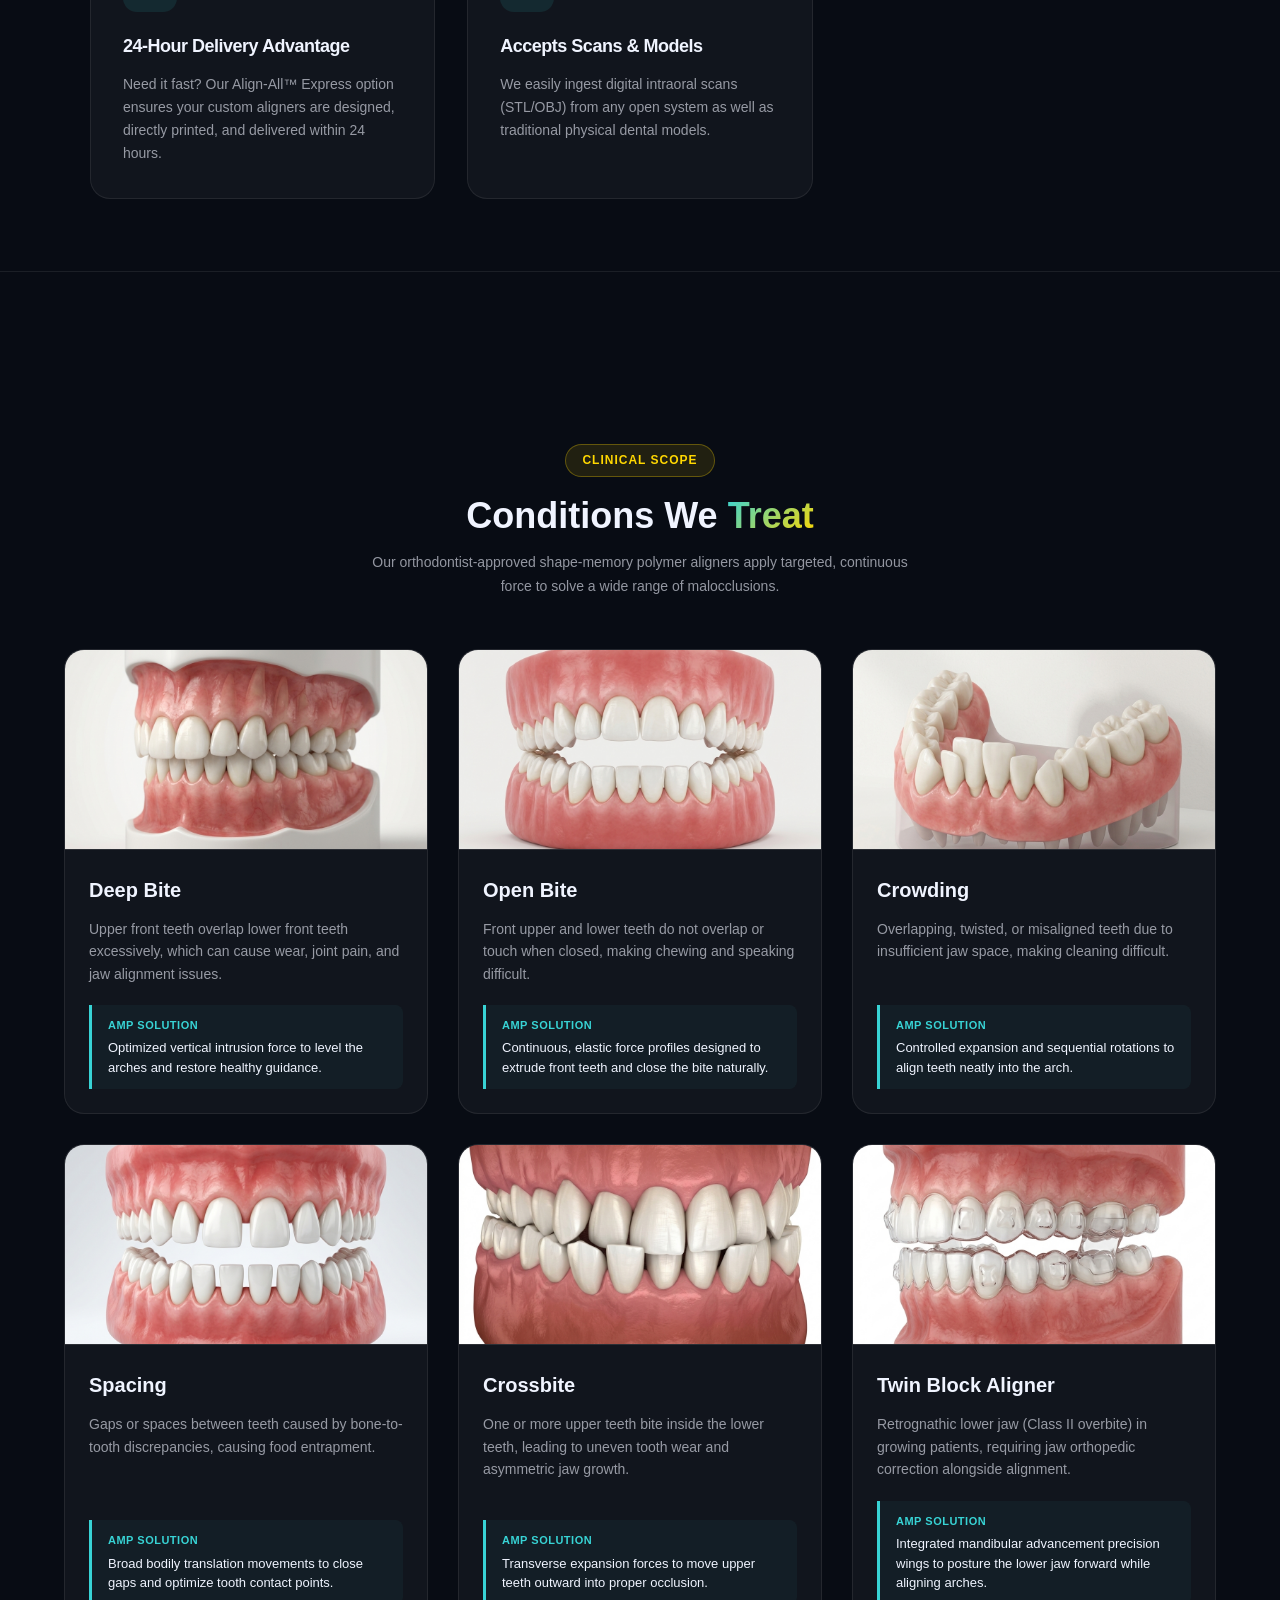
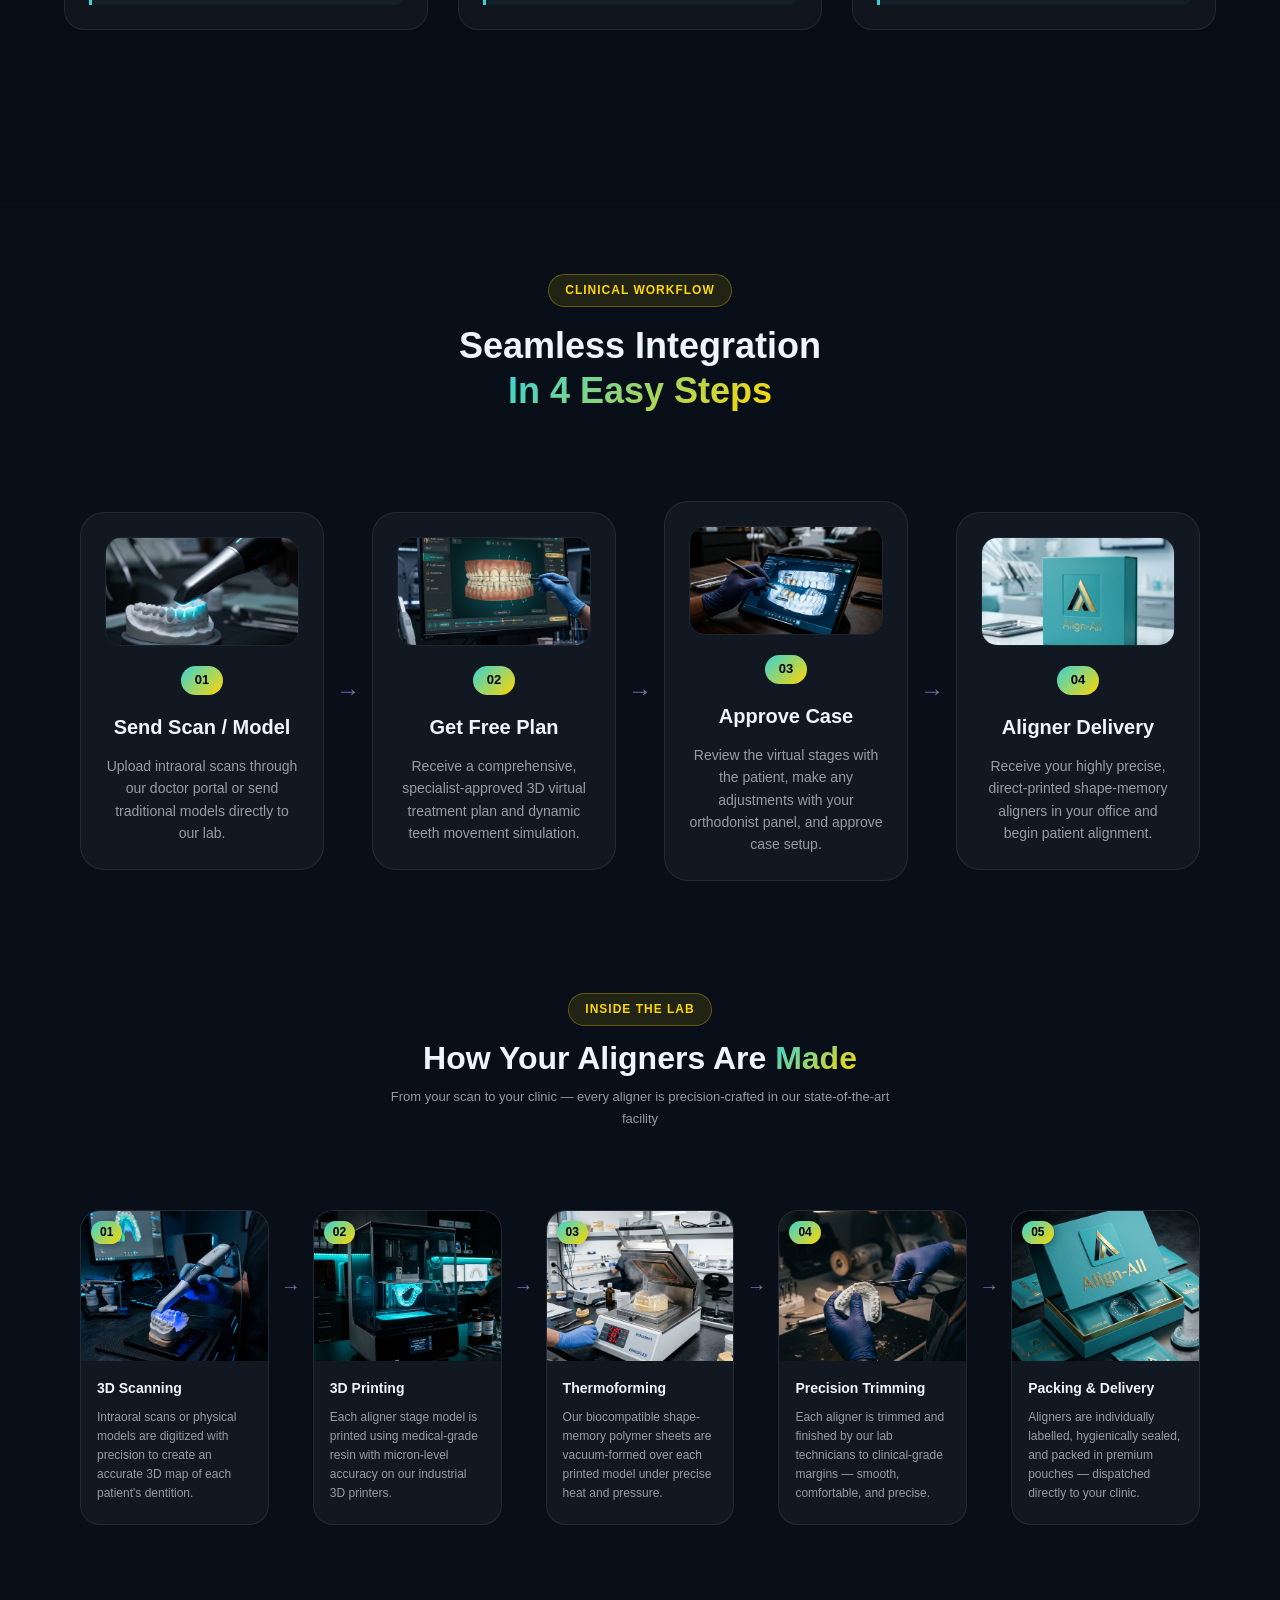
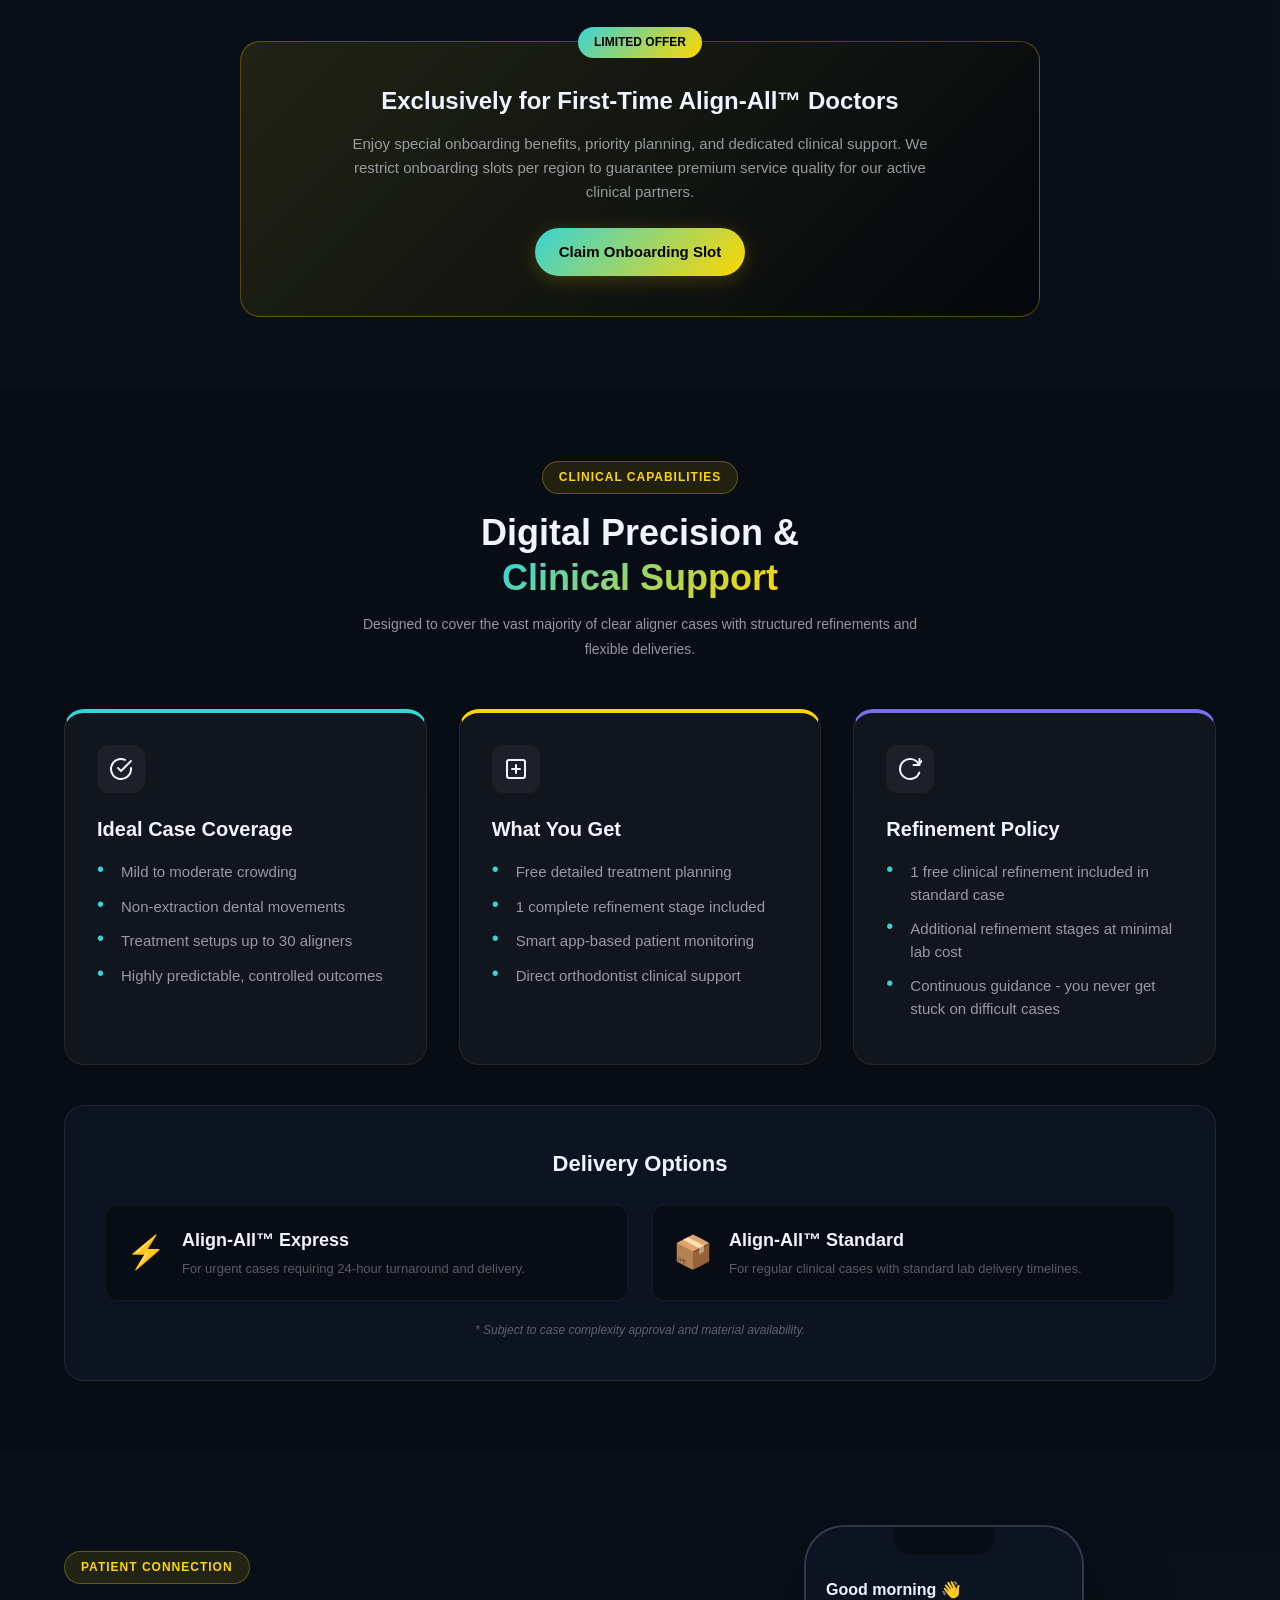
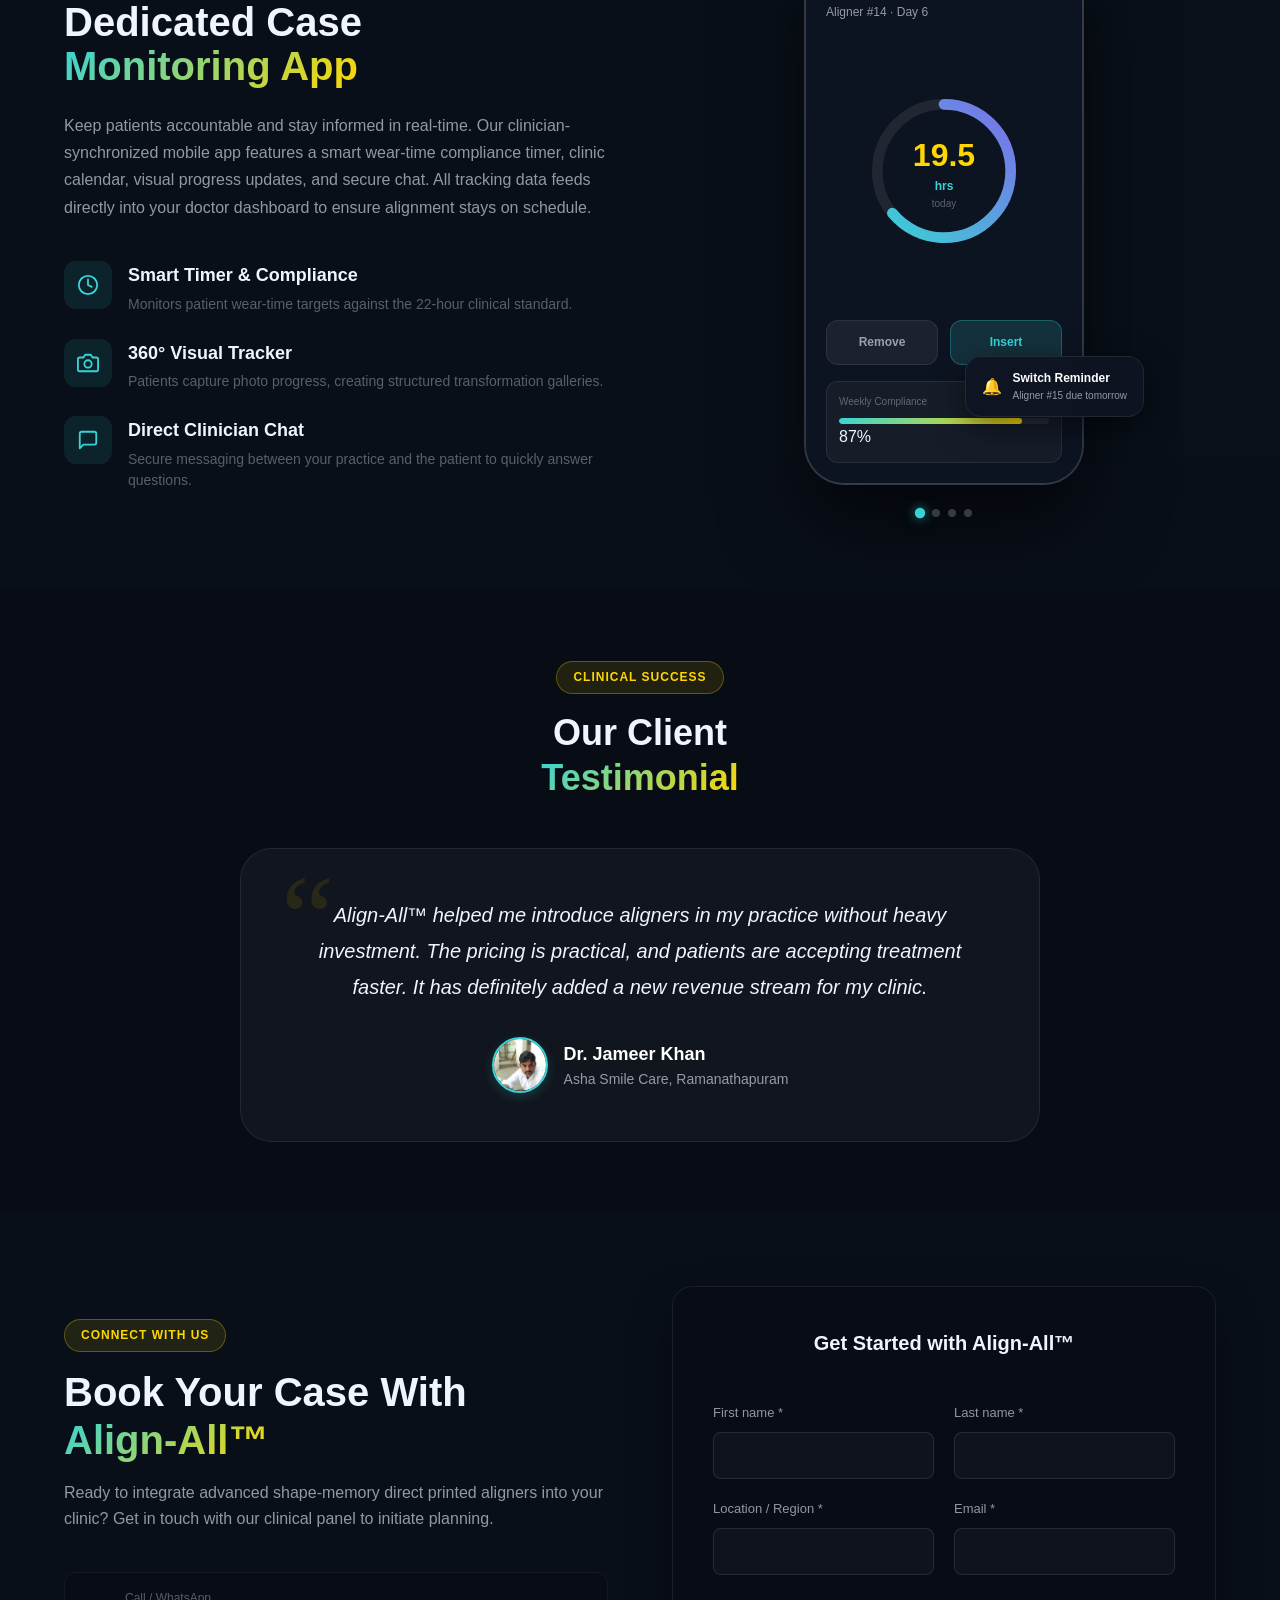
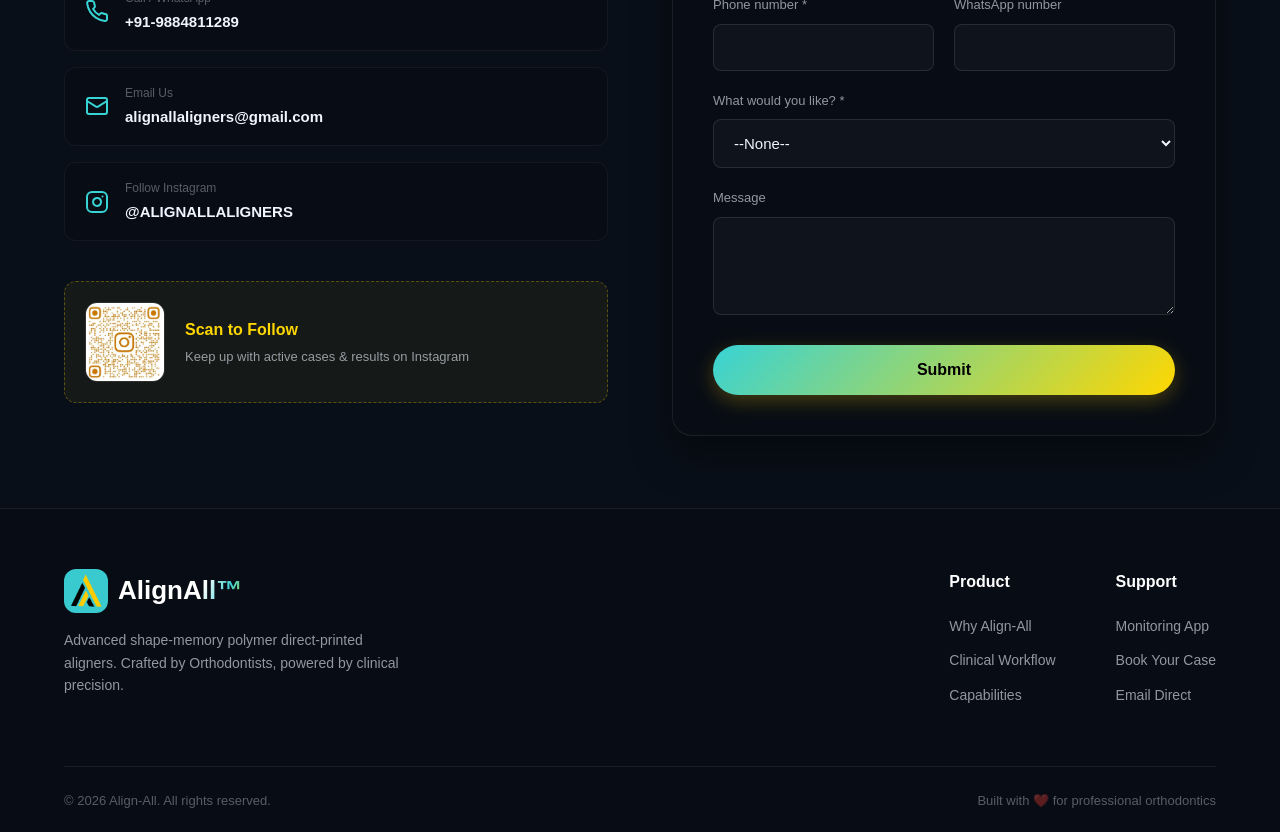
==== commit 4e9eb6ef: "chore: remove winners text and rename raffle lobby to Align-All Lucky Draw" ====
--- a/index.html
+++ b/index.html
@@ -879,7 +879,7 @@
       <div class="modal-header">
         <span class="modal-badge">🎁 Live Raffle</span>
         <h2>Win a 3D Printed Dental Model</h2>
-        <p>Enter your details below to participate in our live presentation giveaway. 15 to 20 lucky winners will be drawn live on screen!</p>
+        <p>Enter your details below to participate in our live presentation giveaway.</p>
       </div>
       <form id="giveawayForm">
         <input type="hidden" name="formType" value="giveaway" />
